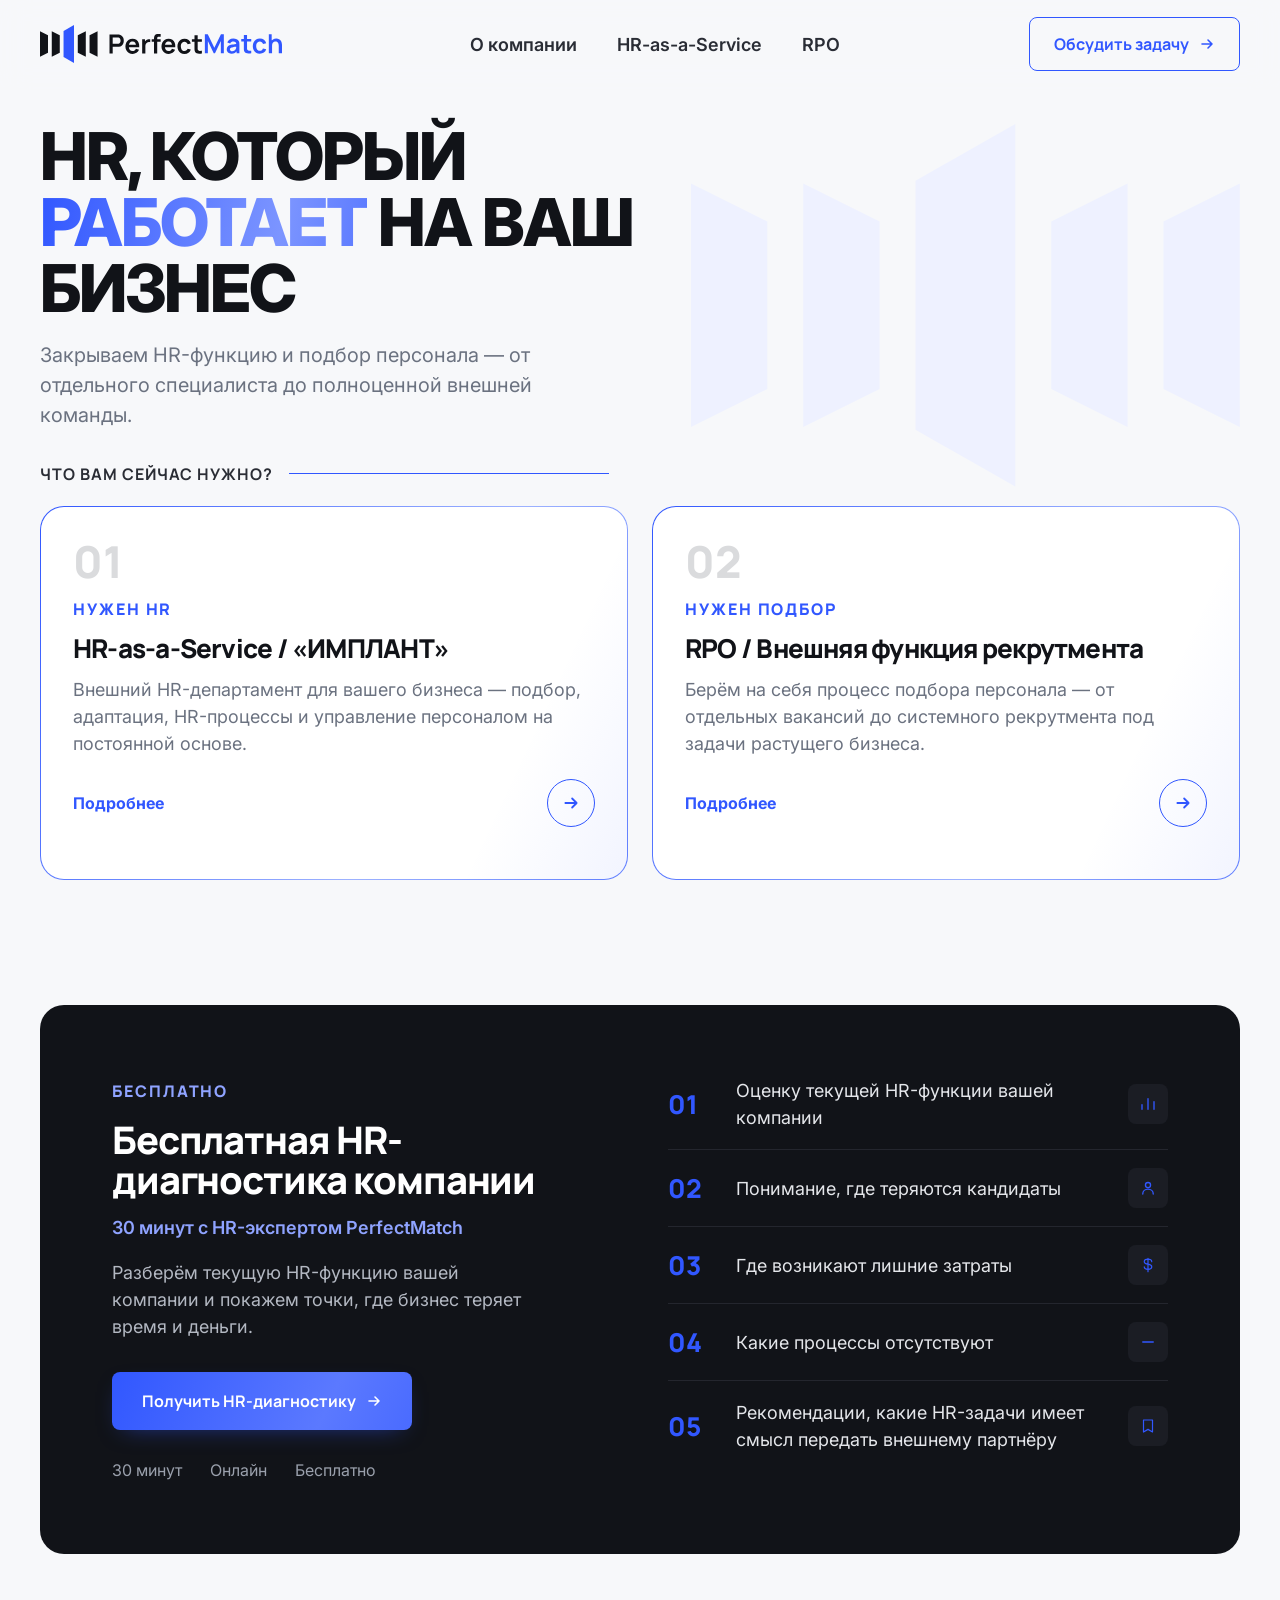
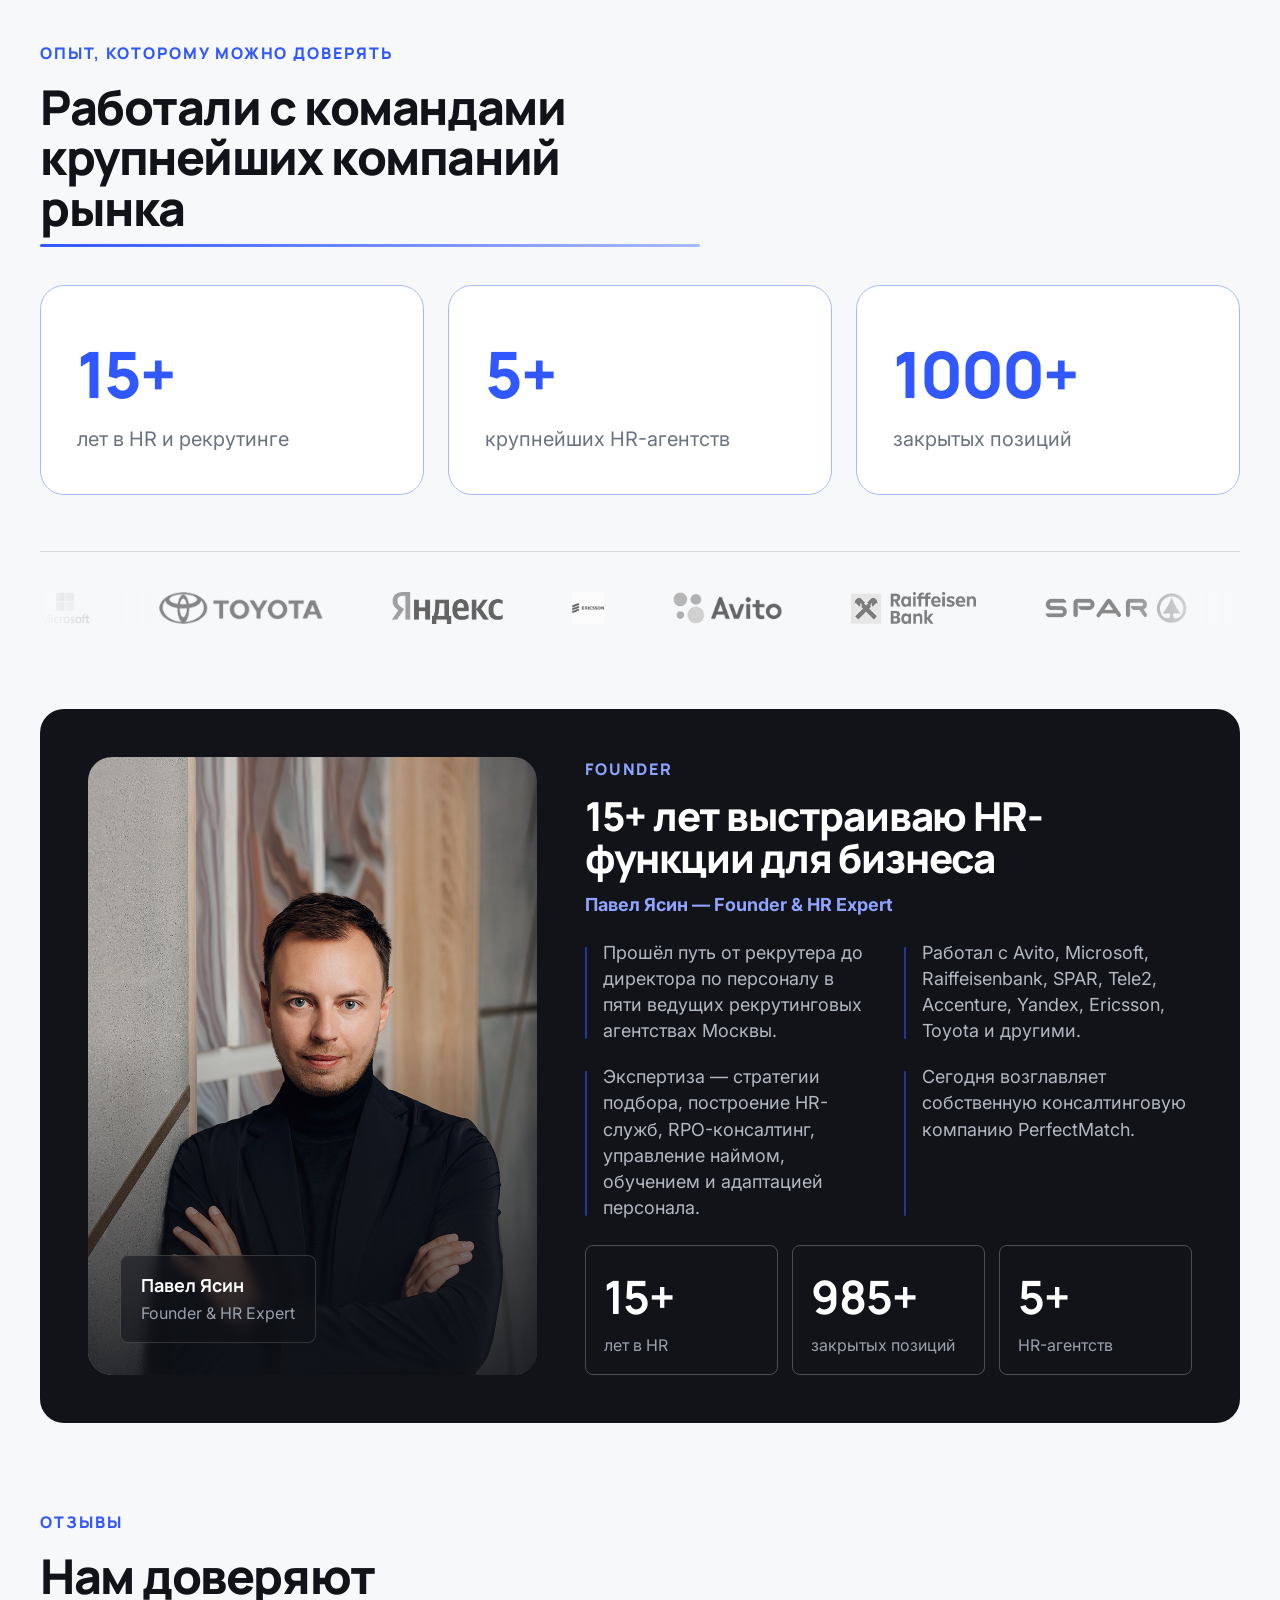
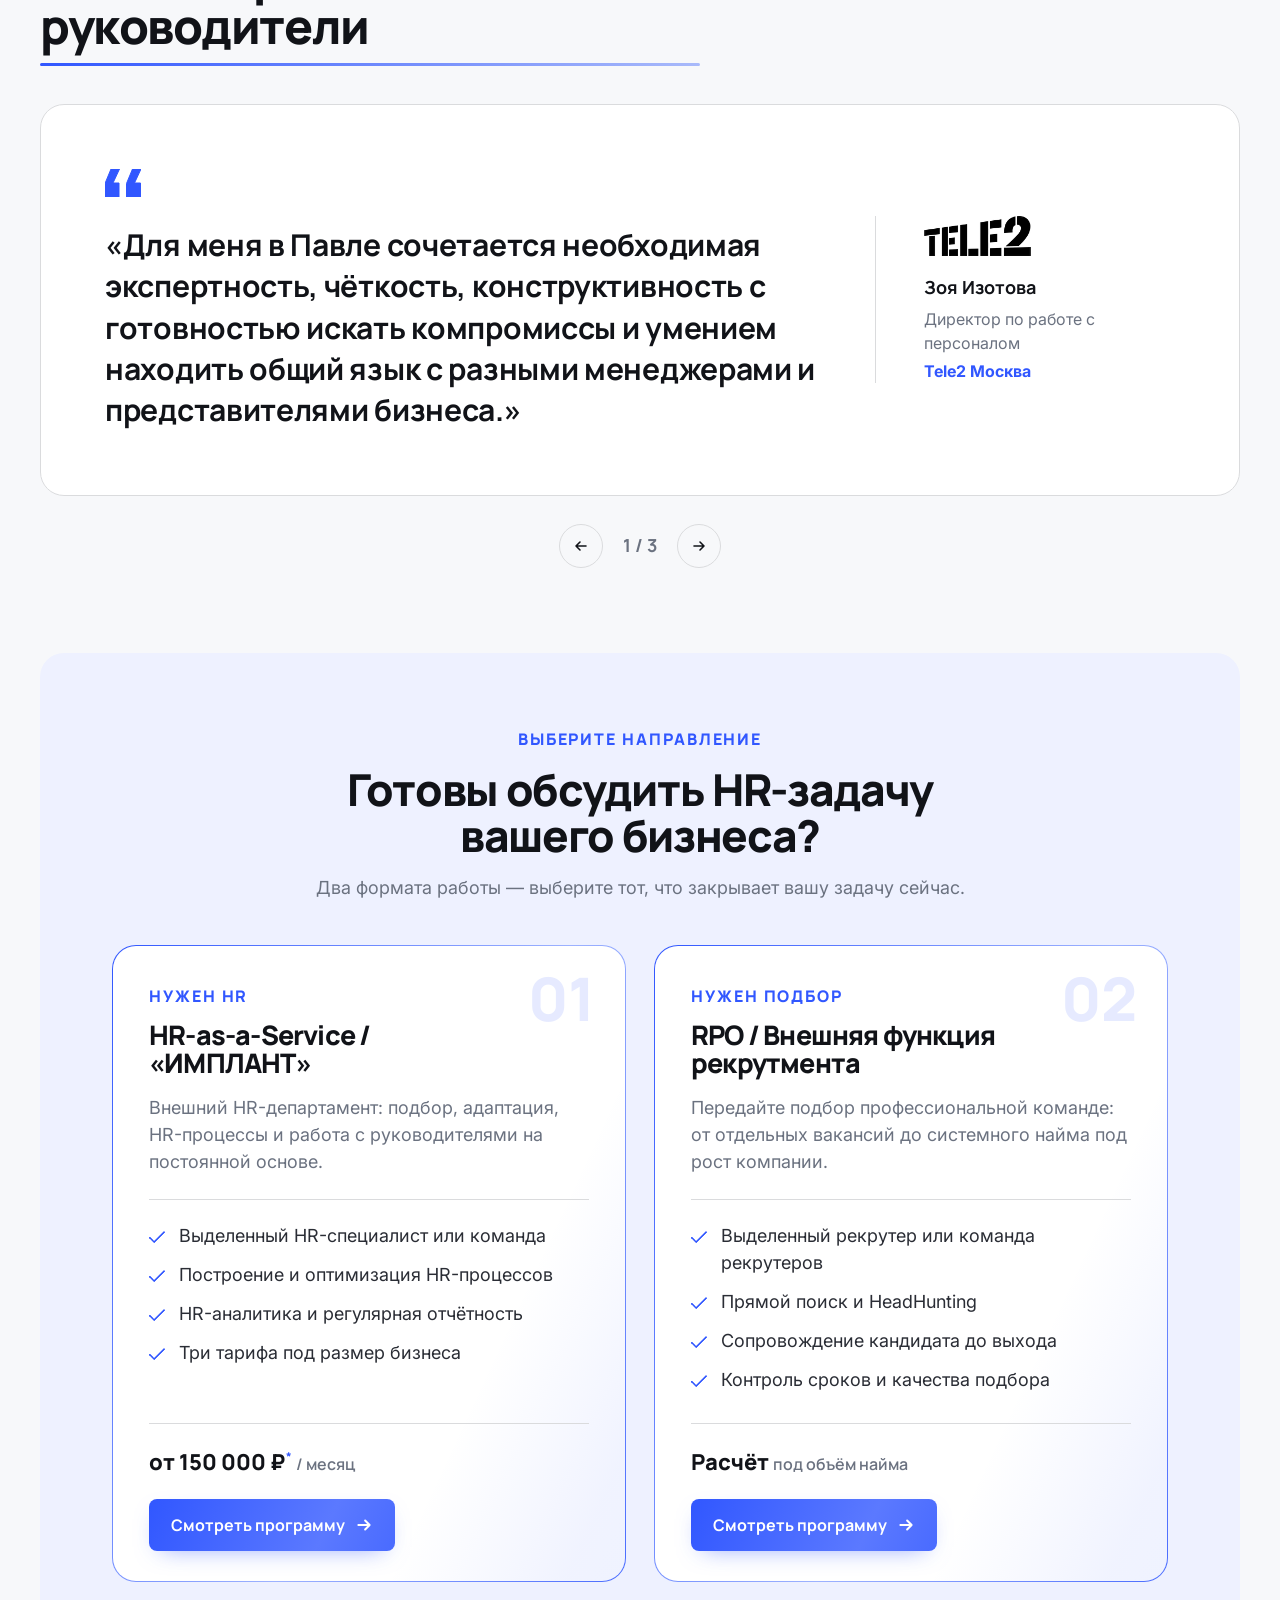
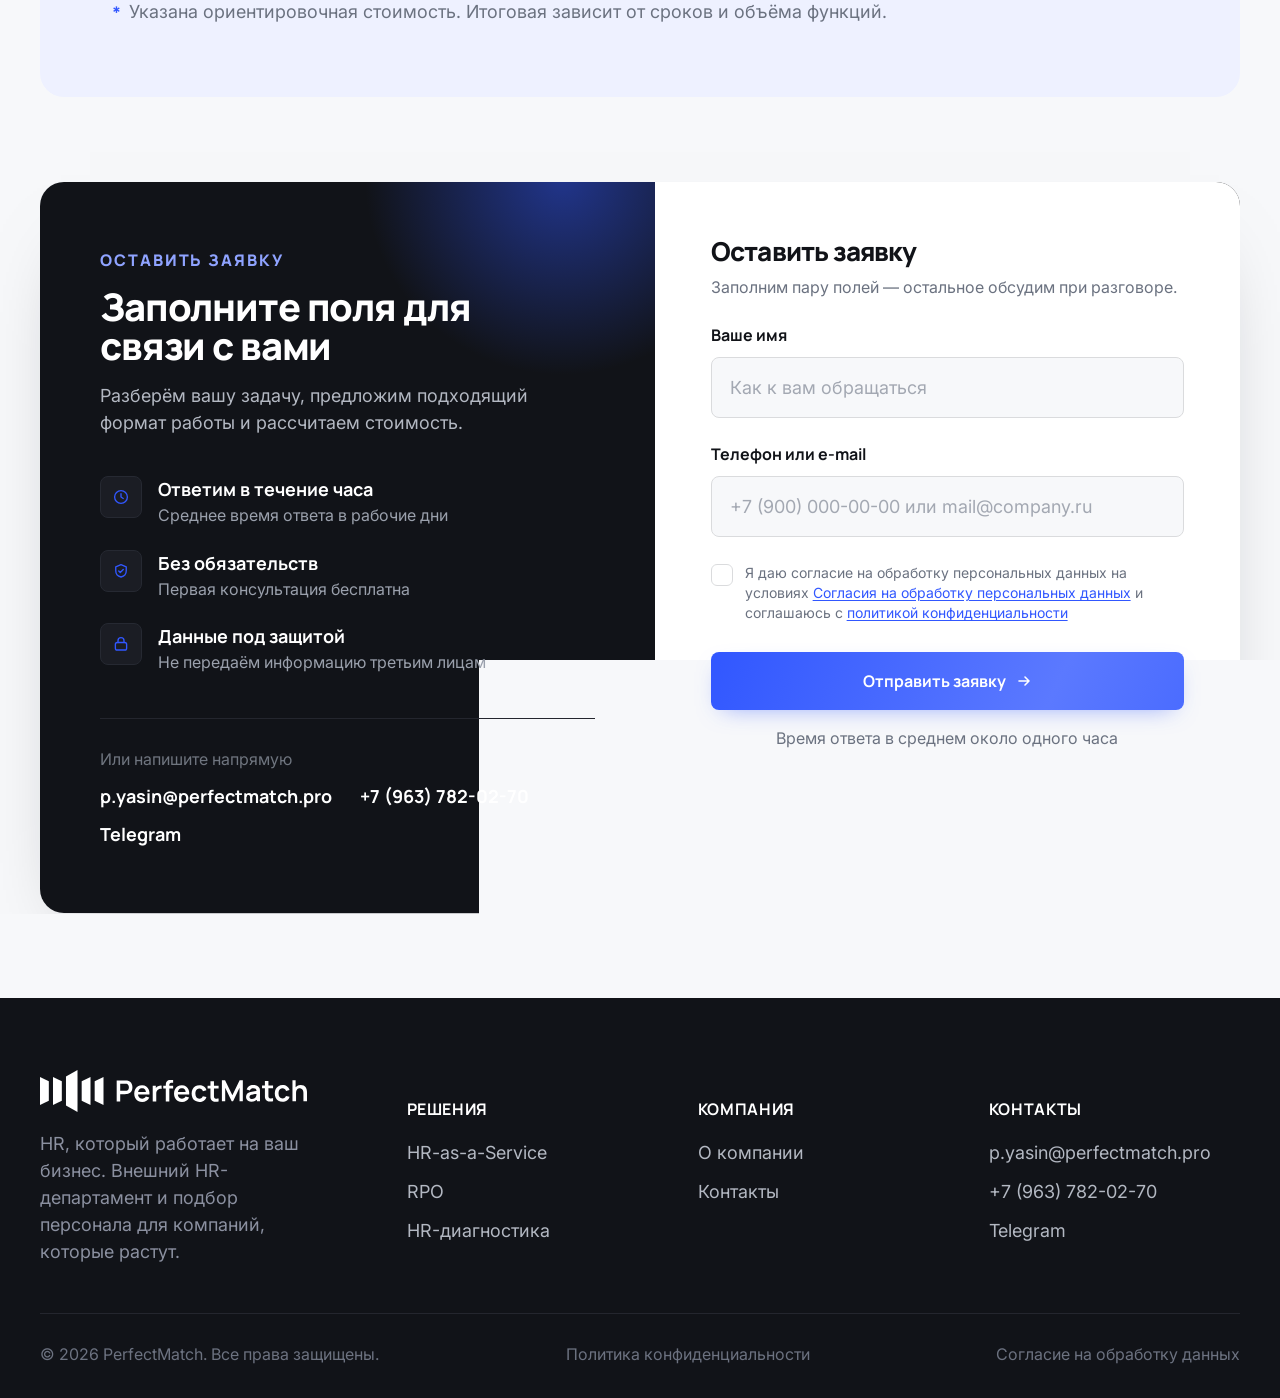
==== index.html @ 73a3f97a "Уменьшить текст согласия в формах — 14px на десктопе, 12px на мобильных Строка с чекбоксом стала гро" ====
<!DOCTYPE html>
<html lang="ru">
<head>
<meta charset="UTF-8">
<meta name="viewport" content="width=device-width, initial-scale=1.0">
<title>PerfectMatch — HR, который работает на ваш бизнес</title>
<meta name="description" content="Закрываем HR-функцию и подбор персонала — от отдельного специалиста до полноценной внешней команды. HR-as-a-Service и RPO для бизнеса.">
<link rel="canonical" href="https://perfectmatch.pro/">
<meta property="og:type" content="website">
<meta property="og:site_name" content="PerfectMatch">
<meta property="og:title" content="PerfectMatch — HR, который работает на ваш бизнес">
<meta property="og:description" content="Закрываем HR-функцию и подбор персонала — от отдельного специалиста до полноценной внешней команды. HR-as-a-Service и RPO для бизнеса.">
<meta property="og:url" content="https://perfectmatch.pro/">
<meta property="og:image" content="https://perfectmatch.pro/assets/img/og-cover.png">
<meta property="og:image:width" content="1200">
<meta property="og:image:height" content="630">
<meta property="og:locale" content="ru_RU">
<meta name="twitter:card" content="summary_large_image">
<meta name="twitter:title" content="PerfectMatch — HR, который работает на ваш бизнес">
<meta name="twitter:description" content="Закрываем HR-функцию и подбор персонала — от отдельного специалиста до полноценной внешней команды. HR-as-a-Service и RPO для бизнеса.">
<meta name="twitter:image" content="https://perfectmatch.pro/assets/img/og-cover.png">
<link rel="icon" type="image/png" sizes="32x32" href="assets/img/favicon-32.png">
<link rel="icon" type="image/png" sizes="16x16" href="assets/img/favicon-16.png">
<link rel="apple-touch-icon" sizes="180x180" href="assets/img/apple-touch-icon.png">
<link rel="preconnect" href="https://fonts.googleapis.com">
<link rel="preconnect" href="https://fonts.gstatic.com" crossorigin>
<link href="https://fonts.googleapis.com/css2?family=Inter:wght@400;500;600;700;800;900&family=Manrope:wght@600;700;800&display=swap" rel="stylesheet">
<link rel="stylesheet" href="assets/css/style.css?v=56">
</head>
<body data-page="Главная">

<div class="preloader" id="preloader" role="status" aria-label="Загрузка">
  <svg class="preloader-logo" aria-hidden="true" viewBox="0 0 267 42" fill="none" xmlns="http://www.w3.org/2000/svg">
<path class="pl-bar" style="animation-delay:0s" d="M8.82956 11.2808V30.6598L0 35.0637V6.877L8.82956 11.2808Z" fill="#111318"/>
<path class="pl-bar" style="animation-delay:.12s" d="M21.8192 11.2808V30.6598L12.9896 35.0637V6.877L21.8192 11.2808Z" fill="#111318"/>
<path class="pl-bar" style="animation-delay:.24s" d="M25.9793 6.5527V35.3876L37.5256 41.9404V0L25.9793 6.5527Z" fill="#3157FF"/>
<path class="pl-bar" style="animation-delay:.36s" d="M41.6857 11.2808V30.6598L50.5153 35.0637V6.877L41.6857 11.2808Z" fill="#111318"/>
<path class="pl-bar" style="animation-delay:.48s" d="M54.6754 11.2808V30.6598L63.5049 35.0637V6.877L54.6754 11.2808Z" fill="#111318"/>
<path id="Vector" d="M178.605 31.507C177.561 31.7021 176.537 31.785 175.532 31.7558C174.537 31.7363 173.644 31.5558 172.854 31.2143C172.064 30.8631 171.464 30.3119 171.054 29.5606C170.693 28.8777 170.503 28.1801 170.483 27.4679C170.464 26.7557 170.454 25.9508 170.454 25.0532V11.3116H173.966V24.8484C173.966 25.4825 173.971 26.0386 173.981 26.5167C174 26.9947 174.103 27.385 174.288 27.6874C174.639 28.2728 175.2 28.5996 175.971 28.6679C176.742 28.7362 177.62 28.6972 178.605 28.5509V31.507ZM167.585 18.4678V15.7019H178.605V18.4678H167.585Z" fill="#111318"/>
<path id="Vector_2" d="M159.37 31.9461C157.741 31.9461 156.35 31.5851 155.199 30.8632C154.048 30.1315 153.165 29.1363 152.55 27.8778C151.945 26.6192 151.638 25.1948 151.628 23.6045C151.638 21.985 151.955 20.5508 152.579 19.302C153.214 18.0435 154.111 17.0581 155.272 16.3459C156.433 15.6239 157.814 15.2629 159.414 15.2629C161.209 15.2629 162.726 15.7166 163.965 16.6239C165.214 17.5215 166.028 18.7508 166.409 20.3118L162.897 21.263C162.624 20.4142 162.17 19.7557 161.536 19.2874C160.902 18.8093 160.18 18.5703 159.37 18.5703C158.453 18.5703 157.697 18.7898 157.101 19.2289C156.506 19.6581 156.067 20.2533 155.784 21.0143C155.501 21.7752 155.36 22.6387 155.36 23.6045C155.36 25.107 155.697 26.3216 156.37 27.2485C157.043 28.1753 158.043 28.6388 159.37 28.6388C160.306 28.6388 161.043 28.4241 161.58 27.9948C162.126 27.5656 162.536 26.946 162.809 26.1363L166.409 26.9412C165.921 28.5509 165.067 29.79 163.848 30.6583C162.628 31.5168 161.136 31.9461 159.37 31.9461Z" fill="#111318"/>
<path id="Vector_3" d="M142.085 31.9461C140.485 31.9461 139.08 31.5998 137.87 30.9071C136.66 30.2144 135.714 29.2534 135.031 28.0241C134.358 26.7948 134.021 25.3802 134.021 23.7801C134.021 22.0533 134.353 20.5557 135.016 19.2874C135.68 18.0093 136.602 17.0191 137.782 16.3166C138.963 15.6142 140.329 15.2629 141.88 15.2629C143.519 15.2629 144.909 15.6483 146.051 16.4191C147.202 17.18 148.056 18.2581 148.612 19.6533C149.168 21.0484 149.378 22.6923 149.241 24.585H145.743V23.2972C145.734 21.5801 145.431 20.3264 144.836 19.5362C144.241 18.7459 143.304 18.3508 142.026 18.3508C140.582 18.3508 139.509 18.7996 138.807 19.6972C138.104 20.585 137.753 21.8874 137.753 23.6045C137.753 25.2046 138.104 26.4436 138.807 27.3217C139.509 28.1997 140.534 28.6388 141.88 28.6388C142.748 28.6388 143.495 28.4485 144.119 28.068C144.753 27.6778 145.241 27.1168 145.582 26.3851L149.065 27.4387C148.461 28.8631 147.524 29.9705 146.256 30.7607C144.997 31.551 143.607 31.9461 142.085 31.9461ZM136.641 24.585V21.9216H147.514V24.585H136.641Z" fill="#111318"/>
<path id="Vector_4" d="M125.785 31.507V15.4531C125.785 15.0531 125.8 14.6141 125.829 14.1361C125.858 13.6482 125.941 13.1653 126.078 12.6873C126.214 12.2092 126.463 11.775 126.824 11.3848C127.273 10.8872 127.756 10.5458 128.273 10.3604C128.8 10.1653 129.317 10.0579 129.824 10.0384C130.332 10.0092 130.775 9.99453 131.156 9.99453H133.132V12.8629H131.302C130.629 12.8629 130.127 13.0336 129.795 13.3751C129.473 13.7068 129.312 14.1458 129.312 14.6922V31.507H125.785ZM123.239 18.4678V15.7019H133.132V18.4678H123.239Z" fill="#111318"/>
<path id="Vector_5" d="M112.719 31.5069V15.7018H115.836V19.5507L115.456 19.0531C115.651 18.5263 115.909 18.0482 116.231 17.6189C116.563 17.1799 116.958 16.8189 117.417 16.536C117.807 16.2726 118.236 16.0677 118.705 15.9214C119.183 15.7653 119.67 15.6726 120.168 15.6433C120.666 15.6043 121.149 15.6238 121.617 15.7018V18.9946C121.149 18.858 120.607 18.8141 119.992 18.8629C119.388 18.9116 118.841 19.0824 118.353 19.3751C117.866 19.6385 117.466 19.9751 117.153 20.3848C116.851 20.7946 116.627 21.2629 116.48 21.7897C116.334 22.3068 116.261 22.8678 116.261 23.4727V31.5069H112.719Z" fill="#111318"/>
<path id="Vector_6" d="M102.298 31.9461C100.698 31.9461 99.2928 31.5998 98.083 30.9071C96.8732 30.2144 95.9269 29.2534 95.2439 28.0241C94.5708 26.7948 94.2342 25.3802 94.2342 23.7801C94.2342 22.0533 94.5659 20.5557 95.2293 19.2874C95.8927 18.0093 96.8147 17.0191 97.9952 16.3166C99.1757 15.6142 100.542 15.2629 102.093 15.2629C103.732 15.2629 105.122 15.6483 106.264 16.4191C107.415 17.18 108.269 18.2581 108.825 19.6533C109.381 21.0484 109.59 22.6923 109.454 24.585H105.956V23.2972C105.947 21.5801 105.644 20.3264 105.049 19.5362C104.454 18.7459 103.517 18.3508 102.239 18.3508C100.795 18.3508 99.7221 18.7996 99.0196 19.6972C98.3172 20.585 97.9659 21.8874 97.9659 23.6045C97.9659 25.2046 98.3172 26.4436 99.0196 27.3217C99.7221 28.1997 100.746 28.6388 102.093 28.6388C102.961 28.6388 103.707 28.4485 104.332 28.068C104.966 27.6778 105.454 27.1168 105.795 26.3851L109.278 27.4387C108.673 28.8631 107.737 29.9705 106.469 30.7607C105.21 31.551 103.82 31.9461 102.298 31.9461ZM96.8537 24.585V21.9216H107.727V24.585H96.8537Z" fill="#111318"/>
<path id="Vector_7" d="M76.6763 31.5069V10.4335H85.3838C85.5887 10.4335 85.8521 10.4432 86.174 10.4627C86.496 10.4725 86.7936 10.5018 87.0667 10.5505C88.2863 10.7359 89.2912 11.1408 90.0814 11.7652C90.8814 12.3896 91.4717 13.1798 91.8522 14.136C92.2424 15.0823 92.4375 16.136 92.4375 17.297C92.4375 18.4482 92.2424 19.5019 91.8522 20.458C91.4619 21.4044 90.8668 22.1897 90.0668 22.8141C89.2765 23.4385 88.2765 23.8434 87.0667 24.0288C86.7936 24.0678 86.4911 24.0971 86.1594 24.1166C85.8374 24.1361 85.5789 24.1459 85.3838 24.1459H80.2032V31.5069H76.6763ZM80.2032 20.8531H85.2374C85.4326 20.8531 85.6521 20.8434 85.896 20.8239C86.1399 20.8044 86.3643 20.7653 86.5692 20.7068C87.1545 20.5604 87.6131 20.3019 87.9448 19.9312C88.2863 19.5604 88.5253 19.1409 88.6619 18.6726C88.8082 18.2043 88.8814 17.7458 88.8814 17.297C88.8814 16.8482 88.8082 16.3897 88.6619 15.9214C88.5253 15.4433 88.2863 15.0189 87.9448 14.6482C87.6131 14.2774 87.1545 14.0189 86.5692 13.8725C86.3643 13.814 86.1399 13.7799 85.896 13.7701C85.6521 13.7506 85.4326 13.7408 85.2374 13.7408H80.2032V20.8531Z" fill="#111318"/>
<path id="Vector_8" d="M263.429 31.2877V23.6778C263.429 23.1802 263.395 22.629 263.327 22.0241C263.258 21.4192 263.097 20.8387 262.844 20.2826C262.6 19.7168 262.229 19.2533 261.732 18.8924C261.244 18.5314 260.58 18.3509 259.741 18.3509C259.293 18.3509 258.849 18.4241 258.41 18.5704C257.971 18.7168 257.571 18.9704 257.21 19.3314C256.858 19.6826 256.575 20.1704 256.361 20.7948C256.146 21.4095 256.039 22.1997 256.039 23.1656L253.946 22.2729C253.946 20.9265 254.205 19.707 254.722 18.6143C255.249 17.5216 256.019 16.6533 257.034 16.0094C258.049 15.3557 259.297 15.0289 260.78 15.0289C261.951 15.0289 262.917 15.224 263.678 15.6143C264.439 16.0045 265.044 16.5021 265.493 17.107C265.941 17.7119 266.273 18.3558 266.488 19.0387C266.702 19.7216 266.839 20.3704 266.898 20.9851C266.966 21.59 267 22.0827 267 22.4632V31.2877H263.429ZM252.468 31.2877V10.2142H255.614V21.307H256.039V31.2877H252.468Z" fill="#3157FF"/>
<path id="Vector_9" d="M242.526 31.7266C240.896 31.7266 239.506 31.3656 238.355 30.6437C237.204 29.912 236.321 28.9168 235.706 27.6583C235.101 26.3997 234.794 24.9753 234.784 23.385C234.794 21.7655 235.111 20.3313 235.735 19.0825C236.369 17.824 237.267 16.8386 238.428 16.1264C239.589 15.4044 240.97 15.0434 242.57 15.0434C244.365 15.0434 245.882 15.4971 247.121 16.4044C248.37 17.302 249.184 18.5313 249.565 20.0923L246.053 21.0435C245.779 20.1947 245.326 19.5362 244.692 19.0679C244.057 18.5898 243.335 18.3508 242.526 18.3508C241.609 18.3508 240.852 18.5703 240.257 19.0094C239.662 19.4386 239.223 20.0338 238.94 20.7947C238.657 21.5557 238.516 22.4192 238.516 23.385C238.516 24.8875 238.852 26.1021 239.526 27.029C240.199 27.9558 241.199 28.4192 242.526 28.4192C243.462 28.4192 244.199 28.2046 244.735 27.7753C245.282 27.3461 245.692 26.7265 245.965 25.9168L249.565 26.7217C249.077 28.3314 248.223 29.5705 247.004 30.4388C245.784 31.2973 244.292 31.7266 242.526 31.7266Z" fill="#3157FF"/>
<path id="Vector_10" d="M233.064 31.2877C232.02 31.4828 230.995 31.5658 229.991 31.5365C228.995 31.517 228.103 31.3365 227.312 30.995C226.522 30.6438 225.922 30.0926 225.512 29.3413C225.151 28.6584 224.961 27.9608 224.942 27.2486C224.922 26.5364 224.912 25.7315 224.912 24.834V11.0923H228.425V24.6291C228.425 25.2632 228.43 25.8193 228.439 26.2974C228.459 26.7755 228.561 27.1657 228.747 27.4681C229.098 28.0535 229.659 28.3804 230.43 28.4486C231.2 28.5169 232.078 28.4779 233.064 28.3316V31.2877ZM222.044 18.2485V15.4826H233.064V18.2485H222.044Z" fill="#3157FF"/>
<path id="Vector_11" d="M211.356 31.7266C210.215 31.7266 209.249 31.512 208.458 31.0827C207.668 30.6437 207.068 30.0632 206.658 29.3412C206.258 28.6193 206.058 27.8241 206.058 26.9558C206.058 26.1948 206.185 25.5119 206.439 24.907C206.693 24.2924 207.083 23.7655 207.61 23.3265C208.136 22.8777 208.819 22.5118 209.658 22.2289C210.293 22.024 211.034 21.8387 211.883 21.6728C212.741 21.507 213.668 21.3557 214.663 21.2191C215.668 21.0728 216.717 20.9167 217.81 20.7508L216.551 21.4679C216.561 20.3752 216.317 19.5703 215.819 19.0533C215.322 18.5362 214.483 18.2776 213.302 18.2776C212.59 18.2776 211.902 18.4435 211.239 18.7752C210.576 19.1069 210.112 19.6777 209.849 20.4874L206.629 19.4777C207.019 18.141 207.761 17.0679 208.854 16.2581C209.956 15.4483 211.439 15.0434 213.302 15.0434C214.707 15.0434 215.941 15.2727 217.005 15.7313C218.078 16.1898 218.873 16.941 219.39 17.9849C219.673 18.5411 219.844 19.1118 219.902 19.6972C219.961 20.2728 219.99 20.9021 219.99 21.585V31.2876H216.902V27.8631L217.415 28.4192C216.702 29.5607 215.868 30.3998 214.912 30.9364C213.966 31.4632 212.78 31.7266 211.356 31.7266ZM212.058 28.9168C212.858 28.9168 213.541 28.7754 214.107 28.4924C214.673 28.2095 215.122 27.8631 215.454 27.4534C215.795 27.0436 216.024 26.6582 216.141 26.2973C216.327 25.8485 216.429 25.3363 216.449 24.7607C216.478 24.1753 216.493 23.7021 216.493 23.3411L217.576 23.6631C216.512 23.8289 215.6 23.9753 214.839 24.1021C214.078 24.2289 213.424 24.3509 212.878 24.468C212.332 24.5753 211.849 24.6972 211.429 24.8338C211.019 24.9802 210.673 25.1509 210.39 25.346C210.107 25.5412 209.888 25.7655 209.732 26.0192C209.585 26.2729 209.512 26.5704 209.512 26.9119C209.512 27.3022 209.61 27.6485 209.805 27.9509C210 28.2436 210.283 28.4778 210.654 28.6534C211.034 28.829 211.502 28.9168 212.058 28.9168Z" fill="#3157FF"/>
<path id="Vector_12" d="M181.898 31.2877V10.2142H185.074L192.361 25.1413L199.649 10.2142H202.825V31.2877H199.532V17.7802L193.064 31.2877H191.659L185.205 17.7802V31.2877H181.898Z" fill="#3157FF"/>
</svg>
</div>
<div class="modal-overlay" id="requestModal">
  <div class="modal-dialog" role="dialog" aria-modal="true" aria-labelledby="modalFormTitle">
    <button type="button" class="modal-close" aria-label="Закрыть">
      <svg width="16" height="16" viewBox="0 0 16 16" fill="none"><path d="M3 3L13 13M13 3L3 13" stroke="currentColor" stroke-width="1.8" stroke-linecap="round"/></svg>
    </button>

    <form class="request-form modal-form" novalidate>
      <div class="rf-head">
        <h3 id="modalFormTitle">Оставить заявку</h3>
        <p>Заполним пару полей — остальное обсудим при разговоре.</p>
      </div>

      <div class="field">
        <label for="modal-rf-name">Ваше имя</label>
        <input type="text" id="modal-rf-name" name="name" placeholder="Как к вам обращаться" autocomplete="name" required>
        <span class="field-error">Укажите, как к вам обращаться</span>
      </div>

      <div class="field">
        <label for="modal-rf-contact">Телефон или e-mail</label>
        <input type="text" id="modal-rf-contact" name="contact" placeholder="+7 (900) 000-00-00 или mail@company.ru" autocomplete="tel" required>
        <span class="field-error">Оставьте телефон или почту для связи</span>
      </div>

      <label class="field-check">
        <input type="checkbox" name="consent" required>
        <span class="box"><svg width="12" height="12" viewBox="0 0 14 14" fill="none"><path d="M2.5 7.5L5.5 10.5L11.5 4" stroke="currentColor" stroke-width="2.2" stroke-linecap="round" stroke-linejoin="round"/></svg></span>
        <span class="check-text">Я даю согласие на обработку персональных данных на условиях <a href="consent.html" target="_blank" rel="noopener" class="policy-link">Согласия на обработку персональных данных</a> и соглашаюсь с <a href="policy.html" target="_blank" rel="noopener" class="policy-link">политикой конфиденциальности</a></span>
      </label>
      <span class="field-error consent-error">Нужно согласие на обработку данных</span>

      <button type="submit" class="btn btn-primary btn-lg rf-submit">
        Отправить заявку
        <svg width="16" height="16" viewBox="0 0 16 16" fill="none"><path d="M3 8H13M13 8L9 4M13 8L9 12" stroke="currentColor" stroke-width="1.6" stroke-linecap="round" stroke-linejoin="round"/></svg>
      </button>

      <p class="rf-note">Время ответа в среднем около одного часа</p>
          <p class="rf-error" hidden>Не удалось отправить заявку. Напишите нам на <a href="mailto:p.yasin@perfectmatch.pro">p.yasin@perfectmatch.pro</a> — ответим так же быстро.</p>

      <div class="rf-success" hidden>
        <div class="rf-success-icon"><svg width="26" height="26" viewBox="0 0 24 24" fill="none"><path d="M5 12.5l4.5 4.5L19 7.5" stroke="currentColor" stroke-width="2.2" stroke-linecap="round" stroke-linejoin="round"/></svg></div>
        <strong>Заявка отправлена</strong>
        <p>Заявку получили и уже передали команде — ответим в течение часа.</p>
      </div>
    </form>
  </div>
</div>

<header class="site-header">
  <div class="container">
    <a href="index.html" class="logo">
      <img src="assets/img/logo-lockup-dark.svg" alt="PerfectMatch" class="logo-lockup">
      <img src="assets/img/logo-mark-dark.svg" alt="PerfectMatch" class="logo-mark-only">
    </a>
    <nav class="main-nav">
      <a href="index.html#about">О компании</a>
      <a href="hr-as-a-service.html">HR-as-a-Service</a>
      <a href="rpo.html">RPO</a>
    </nav>
    <div class="header-cta">
      <a href="#contact" class="btn btn-outline">
        <span class="btn-label-full">Обсудить задачу</span>
        <svg width="16" height="16" viewBox="0 0 16 16" fill="none"><path d="M3 8H13M13 8L9 4M13 8L9 12" stroke="currentColor" stroke-width="1.6" stroke-linecap="round" stroke-linejoin="round"/></svg>
      </a>
      <button class="nav-toggle" aria-label="Открыть меню"><span></span></button>
    </div>
  </div>
</header>

<div class="mobile-nav">
  <a href="index.html#about">О компании</a>
  <a href="hr-as-a-service.html">HR-as-a-Service</a>
  <a href="rpo.html">RPO</a>
  <a href="#contact" class="btn btn-primary">
    Обсудить задачу
    <svg width="16" height="16" viewBox="0 0 16 16" fill="none"><path d="M3 8H13M13 8L9 4M13 8L9 12" stroke="currentColor" stroke-width="1.6" stroke-linecap="round" stroke-linejoin="round"/></svg>
  </a>
</div>

<main>

  <!-- HERO -->
  <section class="hero">
    <svg class="hero-mark-bg" viewBox="0 0 677.279 447.294" preserveAspectRatio="xMaxYMin meet" fill="none" xmlns="http://www.w3.org/2000/svg" aria-hidden="true">
      <path class="wave-bar" style="animation-delay:0s" d="M94.167 120.309V326.984L0 373.952V73.3418L94.167 120.309Z" fill="#EEF1FF"/>
      <path class="wave-bar" style="animation-delay:.12s" d="M232.701 120.309V326.984L138.534 373.952V73.3418L232.701 120.309Z" fill="#EEF1FF"/>
      <path class="wave-bar" style="animation-delay:.24s" d="M400.211 447.294L277.069 377.408V69.8848L400.211 0V447.294Z" fill="#EEF1FF"/>
      <path class="wave-bar" style="animation-delay:.36s" d="M538.745 373.952L444.578 326.984V120.309L538.745 73.3418V373.952Z" fill="#EEF1FF"/>
      <path class="wave-bar" style="animation-delay:.48s" d="M677.279 373.952L583.112 326.984V120.309L677.279 73.3418V373.952Z" fill="#EEF1FF"/>
    </svg>
    <div class="container hero-inner">
      <div class="hero-content">
        <h1>HR, который <span class="accent">работает</span> на ваш бизнес</h1>
        <p class="hero-sub">Закрываем HR-функцию и подбор персонала — от отдельного специалиста до полноценной внешней команды.</p>
      </div>

      <div class="hero-bottom">
        <div class="question-label">Что вам сейчас нужно?</div>

        <div class="scenario-grid">
          <a href="hr-as-a-service.html" class="scenario-card">
            <div class="scenario-num">01</div>
            <div class="eyebrow">Нужен HR</div>
            <h3>HR-as-a-Service / «ИМПЛАНТ»</h3>
            <p>Внешний HR-департамент для вашего бизнеса — подбор, адаптация, HR-процессы и управление персоналом на постоянной основе.</p>
            <div class="scenario-foot">
              <span class="btn-ghost">Подробнее</span>
              <span class="arrow-circle">
                <svg width="18" height="18" viewBox="0 0 16 16" fill="none"><path d="M3 8H13M13 8L9 4M13 8L9 12" stroke-width="1.6" stroke-linecap="round" stroke-linejoin="round"/></svg>
              </span>
            </div>
          </a>

          <a href="rpo.html" class="scenario-card">
            <div class="scenario-num">02</div>
            <div class="eyebrow">Нужен подбор</div>
            <h3>RPO / Внешняя функция рекрутмента</h3>
            <p>Берём на себя процесс подбора персонала — от отдельных вакансий до системного рекрутмента под задачи растущего бизнеса.</p>
            <div class="scenario-foot">
              <span class="btn-ghost">Подробнее</span>
              <span class="arrow-circle">
                <svg width="18" height="18" viewBox="0 0 16 16" fill="none"><path d="M3 8H13M13 8L9 4M13 8L9 12" stroke-width="1.6" stroke-linecap="round" stroke-linejoin="round"/></svg>
              </span>
            </div>
          </a>
        </div>
      </div>
    </div>
  </section>

  <!-- DIAGNOSTIC CTA (lead magnet) -->
  <section id="diagnostic">
    <div class="container">
    <div class="diagnostic reveal">
      <div class="diagnostic-copy">
        <div class="eyebrow on-dark">Бесплатно</div>
        <h2>Бесплатная HR-диагностика компании</h2>
        <p class="lead">30 минут с HR-экспертом PerfectMatch</p>
        <p class="desc">Разберём текущую HR-функцию вашей компании и покажем точки, где бизнес теряет время и деньги.</p>
        <a href="#contact" class="btn btn-primary btn-lg">
          Получить HR-диагностику
          <svg width="16" height="16" viewBox="0 0 16 16" fill="none"><path d="M3 8H13M13 8L9 4M13 8L9 12" stroke="currentColor" stroke-width="1.6" stroke-linecap="round" stroke-linejoin="round"/></svg>
        </a>
        <div class="diagnostic-meta">
          <span>30 минут</span>
          <span>Онлайн</span>
          <span>Бесплатно</span>
        </div>
      </div>
      <div class="diagnostic-list">
        <div class="diag-row">
          <div class="num">01</div>
          <p>Оценку текущей HR-функции вашей компании</p>
          <div class="icon"><svg width="18" height="18" viewBox="0 0 24 24" fill="none"><path d="M4 19V13M12 19V5M20 19V9" stroke-width="1.8" stroke-linecap="round"/></svg></div>
        </div>
        <div class="diag-row">
          <div class="num">02</div>
          <p>Понимание, где теряются кандидаты</p>
          <div class="icon"><svg width="18" height="18" viewBox="0 0 24 24" fill="none"><circle cx="12" cy="8" r="3.4" stroke-width="1.8"/><path d="M5 20c0-3.9 3.1-6.5 7-6.5s7 2.6 7 6.5" stroke-width="1.8" stroke-linecap="round"/></svg></div>
        </div>
        <div class="diag-row">
          <div class="num">03</div>
          <p>Где возникают лишние затраты</p>
          <div class="icon"><svg width="18" height="18" viewBox="0 0 24 24" fill="none"><path d="M12 3v18M17 7.5c0-1.9-2.2-3.4-5-3.4s-5 1.5-5 3.4c0 1.9 2.2 2.9 5 3.4 2.8.5 5 1.5 5 3.4 0 1.9-2.2 3.4-5 3.4s-5-1.5-5-3.4" stroke-width="1.6" stroke-linecap="round"/></svg></div>
        </div>
        <div class="diag-row">
          <div class="num">04</div>
          <p>Какие процессы отсутствуют</p>
          <div class="icon"><svg width="18" height="18" viewBox="0 0 24 24" fill="none"><path d="M5 12H19" stroke-width="1.8" stroke-linecap="round"/></svg></div>
        </div>
        <div class="diag-row">
          <div class="num">05</div>
          <p>Рекомендации, какие HR-задачи имеет смысл передать внешнему партнёру</p>
          <div class="icon"><svg width="18" height="18" viewBox="0 0 24 24" fill="none"><path d="M6 4h12v16l-6-3.5L6 20V4z" stroke-width="1.6" stroke-linejoin="round"/></svg></div>
        </div>
      </div>
    </div>
    </div>
  </section>

  <!-- STATS -->
  <section class="stats">
    <div class="container">
      <div class="section-head reveal">
        <div class="eyebrow">Опыт, которому можно доверять</div>
        <h2>Работали с командами крупнейших компаний рынка</h2>
      </div>
      <div class="stats-grid reveal">
        <div class="stat-tile">
          <div class="stat-num"><span data-count="15" data-suffix="+">0</span></div>
          <div class="stat-label">лет в HR и рекрутинге</div>
        </div>
        <div class="stat-tile">
          <div class="stat-num"><span data-count="5" data-suffix="+">0</span></div>
          <div class="stat-label">крупнейших HR-агентств</div>
        </div>
        <div class="stat-tile">
          <div class="stat-num"><span data-count="1000" data-suffix="+">0</span></div>
          <div class="stat-label">закрытых позиций</div>
        </div>
      </div>
      <div class="logos-ticker reveal">
        <div class="logos-ticker-track">
          <div class="logos-ticker-set">
            <img src="assets/img/logos/microsoft.png" alt="Microsoft">
            <img src="assets/img/logos/toyota.png" alt="Toyota">
            <img src="assets/img/logos/yandex.png" alt="Яндекс">
            <img src="assets/img/logos/ericsson.png" alt="Ericsson">
            <img src="assets/img/logos/avito.png" alt="Avito">
            <img src="assets/img/logos/raiffeisenbank.png" alt="Raiffeisenbank">
            <img src="assets/img/logos/spar.png" alt="SPAR">
            <img src="assets/img/logos/salampay.png" alt="Salampay">
            <img src="assets/img/logos/tele2.png" alt="Tele2">
            <img src="assets/img/logos/accenture.png" alt="Accenture">
          </div>
          <div class="logos-ticker-set" aria-hidden="true">
            <img src="assets/img/logos/microsoft.png" alt="Microsoft">
            <img src="assets/img/logos/toyota.png" alt="Toyota">
            <img src="assets/img/logos/yandex.png" alt="Яндекс">
            <img src="assets/img/logos/ericsson.png" alt="Ericsson">
            <img src="assets/img/logos/avito.png" alt="Avito">
            <img src="assets/img/logos/raiffeisenbank.png" alt="Raiffeisenbank">
            <img src="assets/img/logos/spar.png" alt="SPAR">
            <img src="assets/img/logos/salampay.png" alt="Salampay">
            <img src="assets/img/logos/tele2.png" alt="Tele2">
            <img src="assets/img/logos/accenture.png" alt="Accenture">
          </div>
        </div>
      </div>
    </div>
  </section>

  <!-- FOUNDER -->
  <section class="founder" id="about">
    <div class="container">
      <div class="founder-panel reveal">
        <div class="founder-grid">
          <div class="founder-portrait">
            <img src="assets/img/founder-pavel-yasin.jpg" alt="Павел Ясин — Founder &amp; HR Expert">
            <div class="tag">
              <strong>Павел Ясин</strong>
              <span>Founder &amp; HR Expert</span>
            </div>
          </div>
          <div class="founder-copy">
            <div class="eyebrow on-dark">Founder</div>
            <h2>15+ лет выстраиваю HR-функции для бизнеса</h2>
            <p class="role">Павел Ясин — Founder &amp; HR Expert</p>
            <div class="founder-bio">
              <p>Прошёл путь от рекрутера до директора по персоналу в пяти ведущих рекрутинговых агентствах Москвы.</p>
              <p>Работал с Avito, Microsoft, Raiffeisenbank, SPAR, Tele2, Accenture, Yandex, Ericsson, Toyota и другими.</p>
              <p>Экспертиза — стратегии подбора, построение HR-служб, RPO-консалтинг, управление наймом, обучением и адаптацией персонала.</p>
              <p>Сегодня возглавляет собственную консалтинговую компанию PerfectMatch.</p>
            </div>
            <div class="founder-facts">
              <div class="fact-tile">
                <strong><span data-count="15" data-suffix="+">0</span></strong>
                <span>лет в HR</span>
              </div>
              <div class="fact-tile">
                <strong><span data-count="1000" data-suffix="+">0</span></strong>
                <span>закрытых позиций</span>
              </div>
              <div class="fact-tile">
                <strong><span data-count="5" data-suffix="+">0</span></strong>
                <span>HR-агентств</span>
              </div>
            </div>
          </div>
        </div>
      </div>
    </div>
  </section>

  <!-- TESTIMONIALS -->
  <section class="testimonials">
    <div class="container">
      <div class="section-head reveal">
        <div class="eyebrow">Отзывы</div>
        <h2>Нам доверяют руководители</h2>
      </div>
      <div class="reveal" data-testimonials='[
          {"quote":"Для меня в Павле сочетается необходимая экспертность, чёткость, конструктивность с готовностью искать компромиссы и умением находить общий язык с разными менеджерами и представителями бизнеса.","name":"Зоя Изотова","role":"Директор по работе с персоналом","company":"Tele2 Москва","logo":"assets/img/logos/tele2.png"},
          {"quote":"Работу Павла в роли HR бизнес-партнёра могу оценить как максимально нацеленную на результат, клиентоориентированную, с высокой долей профессионализма и эмпатии к сотрудникам и подчинённым.","name":"Александр Вотчеников","role":"HR Директор","company":"«ДА-ТИМ»","logo":"assets/img/logos/da-tim.svg"},
          {"quote":"Сотрудничество с компанией PerfectMatch перевернуло моё отношение к HR-сервисам. Более двух лет мы сотрудничаем с командой и без сомнений могу рекомендовать их как самых порядочных и профессиональных партнёров.","name":"Наталья Воронцова","role":"Директор по логистике","company":"SPAR","logo":"assets/img/logos/spar.png"}
        ]'>
        <div class="testi-card">
          <div class="testi-quote">
            <svg width="36" height="28" viewBox="0 0 36 28" fill="none"><path d="M14.5 0L8 14H14V28H0V14.5L6 0H14.5ZM36 0L29.5 14H35.5V28H21.5V14.5L27.5 0H36Z" fill="#3157FF"/></svg>
            <p>«Для меня в Павле сочетается необходимая экспертность, чёткость, конструктивность с готовностью искать компромиссы и умением находить общий язык с разными менеджерами и представителями бизнеса.»</p>
          </div>
          <div class="testi-person">
            <img class="testi-logo" src="assets/img/logos/tele2.png" alt="Tele2">
            <strong>Зоя Изотова</strong>
            <span>Директор по работе с персоналом</span>
            <span class="company">Tele2 Москва</span>
          </div>
        </div>
        <div class="testi-nav">
          <button class="testi-prev" aria-label="Предыдущий отзыв">
            <svg width="16" height="16" viewBox="0 0 16 16" fill="none"><path d="M13 8H3M3 8L7 4M3 8L7 12" stroke-width="1.6" stroke-linecap="round" stroke-linejoin="round"/></svg>
          </button>
          <span class="testi-counter">1 / 3</span>
          <button class="testi-next" aria-label="Следующий отзыв">
            <svg width="16" height="16" viewBox="0 0 16 16" fill="none"><path d="M3 8H13M13 8L9 4M13 8L9 12" stroke-width="1.6" stroke-linecap="round" stroke-linejoin="round"/></svg>
          </button>
        </div>
      </div>
    </div>
  </section>

  <!-- FINAL CTA -->
  <section class="final-cta" id="directions">
    <div class="container">
      <div class="final-cta-inner">
        <div class="final-cta-head reveal">
          <div class="eyebrow">Выберите направление</div>
          <h2>Готовы обсудить HR-задачу вашего бизнеса?</h2>
          <p>Два формата работы — выберите тот, что закрывает вашу задачу сейчас.</p>
        </div>

        <div class="program-grid">

          <a href="hr-as-a-service.html" class="program-card reveal">
            <div class="program-num">01</div>
            <div class="program-top">
              <div class="eyebrow">Нужен HR</div>
              <h3>HR-as-a-Service / «ИМПЛАНТ»</h3>
              <p class="program-desc">Внешний HR-департамент: подбор, адаптация, HR-процессы и работа с руководителями на постоянной основе.</p>
            </div>
            <ul class="program-list">
              <li>Выделенный HR-специалист или команда</li>
              <li>Построение и оптимизация HR-процессов</li>
              <li>HR-аналитика и регулярная отчётность</li>
              <li>Три тарифа под размер бизнеса</li>
            </ul>
            <div class="program-foot">
              <div class="program-price">от 150 000 ₽<sup class="price-star">*</sup> <span>/ месяц</span></div>
              <span class="program-go">
                Смотреть программу
                <svg width="18" height="18" viewBox="0 0 16 16" fill="none"><path d="M3 8H13M13 8L9 4M13 8L9 12" stroke="currentColor" stroke-width="1.8" stroke-linecap="round" stroke-linejoin="round"/></svg>
              </span>
            </div>
          </a>

          <a href="rpo.html" class="program-card reveal reveal-delay-1">
            <div class="program-num">02</div>
            <div class="program-top">
              <div class="eyebrow">Нужен подбор</div>
              <h3>RPO / Внешняя функция рекрутмента</h3>
              <p class="program-desc">Передайте подбор профессиональной команде: от отдельных вакансий до системного найма под рост компании.</p>
            </div>
            <ul class="program-list">
              <li>Выделенный рекрутер или команда рекрутеров</li>
              <li>Прямой поиск и HeadHunting</li>
              <li>Сопровождение кандидата до выхода</li>
              <li>Контроль сроков и качества подбора</li>
            </ul>
            <div class="program-foot">
              <div class="program-price">Расчёт <span>под объём найма</span></div>
              <span class="program-go">
                Смотреть программу
                <svg width="18" height="18" viewBox="0 0 16 16" fill="none"><path d="M3 8H13M13 8L9 4M13 8L9 12" stroke="currentColor" stroke-width="1.8" stroke-linecap="round" stroke-linejoin="round"/></svg>
              </span>
            </div>
          </a>

        </div>

        <p class="pricing-note reveal">
          <span class="price-star">*</span>
          Указана ориентировочная стоимость. Итоговая зависит от сроков и объёма функций.
        </p>

      </div>
    </div>
  </section>

  <!-- REQUEST FORM -->
  <section class="request" id="contact">
    <div class="container">
      <div class="request-inner reveal">

        <div class="request-aside">
          <div class="eyebrow on-dark">Оставить заявку</div>
          <h2>Заполните поля для связи с вами</h2>
          <p class="request-lead">Разберём вашу задачу, предложим подходящий формат работы и рассчитаем стоимость.</p>

          <ul class="request-points">
            <li>
              <span class="rp-icon"><svg width="18" height="18" viewBox="0 0 24 24" fill="none"><circle cx="12" cy="12" r="8.5" stroke-width="1.8"/><path d="M12 7.5V12l3 2" stroke-width="1.8" stroke-linecap="round" stroke-linejoin="round"/></svg></span>
              <span><strong>Ответим в течение часа</strong>Среднее время ответа в рабочие дни</span>
            </li>
            <li>
              <span class="rp-icon"><svg width="18" height="18" viewBox="0 0 24 24" fill="none"><path d="M12 3.5l7 3v5.2c0 4-2.9 7.4-7 8.3-4.1-.9-7-4.3-7-8.3V6.5l7-3z" stroke-width="1.8" stroke-linejoin="round"/><path d="M9 12l2 2 4-4" stroke-width="1.8" stroke-linecap="round" stroke-linejoin="round"/></svg></span>
              <span><strong>Без обязательств</strong>Первая консультация бесплатна</span>
            </li>
            <li>
              <span class="rp-icon"><svg width="18" height="18" viewBox="0 0 24 24" fill="none"><rect x="4.5" y="10" width="15" height="10" rx="2.5" stroke-width="1.8"/><path d="M8 10V7.5a4 4 0 018 0V10" stroke-width="1.8" stroke-linecap="round"/></svg></span>
              <span><strong>Данные под защитой</strong>Не передаём информацию третьим лицам</span>
            </li>
          </ul>

          <div class="request-direct">
            <span class="rd-label">Или напишите напрямую</span>
            <div class="rd-links">
              <a href="mailto:p.yasin@perfectmatch.pro">p.yasin@perfectmatch.pro</a>
              <a href="tel:+79637820270">+7 (963) 782-02-70</a>
              <a href="https://t.me/YasinPavel" target="_blank" rel="noopener">Telegram</a>
            </div>
          </div>
        </div>

        <form class="request-form" novalidate data-source="Форма на главной странице">
          <div class="rf-head">
            <h3>Оставить заявку</h3>
            <p>Заполним пару полей — остальное обсудим при разговоре.</p>
          </div>

          <div class="field">
            <label for="rf-name">Ваше имя</label>
            <input type="text" id="rf-name" name="name" placeholder="Как к вам обращаться" autocomplete="name" required>
            <span class="field-error">Укажите, как к вам обращаться</span>
          </div>

          <div class="field">
            <label for="rf-contact">Телефон или e-mail</label>
            <input type="text" id="rf-contact" name="contact" placeholder="+7 (900) 000-00-00 или mail@company.ru" autocomplete="tel" required>
            <span class="field-error">Оставьте телефон или почту для связи</span>
          </div>

          <label class="field-check">
            <input type="checkbox" name="consent" required>
            <span class="box"><svg width="12" height="12" viewBox="0 0 14 14" fill="none"><path d="M2.5 7.5L5.5 10.5L11.5 4" stroke="currentColor" stroke-width="2.2" stroke-linecap="round" stroke-linejoin="round"/></svg></span>
            <span class="check-text">Я даю согласие на обработку персональных данных на условиях <a href="consent.html" target="_blank" rel="noopener" class="policy-link">Согласия на обработку персональных данных</a> и соглашаюсь с <a href="policy.html" target="_blank" rel="noopener" class="policy-link">политикой конфиденциальности</a></span>
          </label>
          <span class="field-error consent-error">Нужно согласие на обработку данных</span>

          <button type="submit" class="btn btn-primary btn-lg rf-submit">
            Отправить заявку
            <svg width="16" height="16" viewBox="0 0 16 16" fill="none"><path d="M3 8H13M13 8L9 4M13 8L9 12" stroke="currentColor" stroke-width="1.6" stroke-linecap="round" stroke-linejoin="round"/></svg>
          </button>

          <p class="rf-note">Время ответа в среднем около одного часа</p>
          <p class="rf-error" hidden>Не удалось отправить заявку. Напишите нам на <a href="mailto:p.yasin@perfectmatch.pro">p.yasin@perfectmatch.pro</a> — ответим так же быстро.</p>

          <div class="rf-success" hidden>
            <div class="rf-success-icon"><svg width="26" height="26" viewBox="0 0 24 24" fill="none"><path d="M5 12.5l4.5 4.5L19 7.5" stroke="currentColor" stroke-width="2.2" stroke-linecap="round" stroke-linejoin="round"/></svg></div>
            <strong>Заявка отправлена</strong>
            <p>Заявку получили и уже передали команде — ответим в течение часа.</p>
          </div>
        </form>

      </div>
    </div>
  </section>

</main>

<footer class="site-footer">
  <div class="container">
    <div class="footer-grid">
      <div class="footer-brand">
        <a href="index.html" class="logo">
          <img src="assets/img/logo-lockup-white.svg" alt="PerfectMatch" class="logo-lockup">
        </a>
        <p>HR, который работает на ваш бизнес. Внешний HR-департамент и подбор персонала для компаний, которые растут.</p>
      </div>
      <div class="footer-col">
        <h5>Решения</h5>
        <a href="hr-as-a-service.html">HR-as-a-Service</a>
        <a href="rpo.html">RPO</a>
        <a href="index.html#diagnostic">HR-диагностика</a>
      </div>
      <div class="footer-col">
        <h5>Компания</h5>
        <a href="index.html#about">О компании</a>
        <a href="index.html#contact">Контакты</a>
      </div>
      <div class="footer-col">
        <h5>Контакты</h5>
        <a href="mailto:p.yasin@perfectmatch.pro">p.yasin@perfectmatch.pro</a>
        <a href="tel:+79637820270">+7 (963) 782-02-70</a>
        <a href="https://t.me/YasinPavel" target="_blank" rel="noopener">Telegram</a>
      </div>
    </div>
    <div class="footer-bottom">
      <span>© 2026 PerfectMatch. Все права защищены.</span>
      <a href="policy.html">Политика конфиденциальности</a>
      <a href="consent.html">Согласие на обработку данных</a>
    </div>
  </div>
</footer>

<script src="assets/js/main.js?v=18"></script>
</body>
</html>
---- assets/css/style.css ----
/* ==========================================================================
   PerfectMatch — design tokens
   ========================================================================== */

:root {
  --bg: #F7F8FA;
  --bg-alt: #EEF1FF;
  --ink: #111318;
  --ink-soft: #2A2D35;
  --accent: #3157FF;
  --accent-soft: #A9BAFA;
  --accent-dark: #2545E0;
  --muted: #6B7280;
  --border: #DADBDD;
  --white: #FFFFFF;

  --font-head: "Manrope", "Inter", sans-serif;
  --font-body: "Inter", sans-serif;

  --container: none;
  --side-pad: 40px;
  --header-h: 88px;
  --block-gap: 85px;
  --radius-sm: 8px;
  --radius-md: 14px;
  --radius-lg: 24px;

  --ease: cubic-bezier(0.16, 1, 0.3, 1);
}

/* ==========================================================================
   Прелоадер
   ========================================================================== */

.preloader {
  position: fixed;
  inset: 0;
  z-index: 1000;
  background: #F7F8FA;
  display: flex;
  align-items: center;
  justify-content: center;
  padding: 0 40px;
  /* Страховка на случай, если JS не отработает */
  animation: pl-failsafe .5s 5s forwards;
}

.preloader-logo {
  width: min(420px, 76vw);
  height: auto;
  display: block;
  animation: pl-enter .7s cubic-bezier(0.16, 1, 0.3, 1) both;
}

/* волна перелива по знаку: чёрный → акцент → светло-синий → акцент → чёрный */
.pl-bar {
  animation: pl-wave .85s ease-in-out infinite;
}

@keyframes pl-wave {
  0%,
  100% { fill: #111318; }
  25%  { fill: #3157FF; }
  50%  { fill: #A9BAFA; }
  75%  { fill: #3157FF; }
}

@keyframes pl-enter {
  from { opacity: 0; transform: translateY(14px) scale(.96); }
  to   { opacity: 1; transform: none; }
}

@keyframes pl-failsafe {
  to { opacity: 0; visibility: hidden; pointer-events: none; }
}

/* уход прелоадера */
.preloader.done {
  opacity: 0;
  visibility: hidden;
  pointer-events: none;
  animation: none;
  transition: opacity .55s cubic-bezier(0.16, 1, 0.3, 1), visibility .55s;
}
.preloader.done .preloader-logo {
  animation: none;
  transform: scale(1.06);
  transition: transform .55s cubic-bezier(0.16, 1, 0.3, 1);
}

/* блокировка прокрутки, пока висит прелоадер (класс ставит только JS) */
.is-loading, .is-loading body { overflow: hidden; }

/* Пока висит прелоадер, анимация появления первого экрана поставлена
   на паузу в самом начале — иначе она успевает полностью отыграть
   ПОКА экран закрыт прелоадером, и после его исчезновения зритель
   видит уже статичный, полностью показавшийся хедер. Как только
   прелоадер начинает уходить, анимация запускается и доигрывается
   поверх затухающего прелоадера. */
.is-loading .hero-content,
.is-loading .hero-bottom > *,
.is-loading .hero-mark-bg {
  animation-play-state: paused;
}

@media (prefers-reduced-motion: reduce) {
  .preloader-logo { animation: none; }
  .pl-bar { animation: none; }
  .preloader.done .preloader-logo { transform: none; }
}

/* ==========================================================================
   Reset
   ========================================================================== */

*, *::before, *::after { box-sizing: border-box; }
html { scroll-behavior: smooth; }
body, h1, h2, h3, h4, p, figure, blockquote, dl, dd { margin: 0; }
ul, ol { margin: 0; padding: 0; list-style: none; }
img, picture { max-width: 100%; display: block; }
a { color: inherit; text-decoration: none; }
button { font: inherit; color: inherit; background: none; border: none; cursor: pointer; }
input, textarea, select { font: inherit; }

body {
  font-family: var(--font-body);
  background: var(--bg);
  color: var(--ink);
  -webkit-font-smoothing: antialiased;
  line-height: 1.5;
}

h1, h2, h3, h4 {
  font-family: var(--font-head);
  font-weight: 800;
  line-height: 1.05;
  letter-spacing: -0.03em;
  color: var(--ink);
}

body {
  font-size: 18px;
}

.container {
  width: 100%;
  max-width: var(--container);
  margin: 0 auto;
  padding: 0 var(--side-pad);
}

@media (max-width: 640px) {
  :root { --side-pad: 22px; --block-gap: 70px; }
}

section { position: relative; }

/* Единый вертикальный ритм: 85px между блоками (70px на мобильных).
   Собственные вертикальные отступы секций обнулены — расстояние задаёт только этот блок. */
main > section + section { margin-top: var(--block-gap); }
main > section:last-child { margin-bottom: var(--block-gap); }

.eyebrow {
  display: inline-flex;
  align-items: center;
  gap: 8px;
  font-family: var(--font-head);
  font-weight: 800;
  font-size: 16px;
  letter-spacing: 0.12em;
  text-transform: uppercase;
  color: var(--accent);
}

.eyebrow.on-dark { color: #8FA3FF; }

.section-head {
  max-width: 660px;
  margin-bottom: 52px;
}

.section-head h2 {
  font-size: clamp(30px, 3.8vw, 48px);
  margin-top: 16px;
}

.section-head p {
  margin-top: 18px;
  font-size: 18px;
  color: var(--muted);
}

/* ==========================================================================
   Buttons
   ========================================================================== */

.btn {
  display: inline-flex;
  align-items: center;
  gap: 10px;
  font-family: var(--font-head);
  font-weight: 700;
  font-size: 16px;
  padding: 14px 24px;
  border-radius: var(--radius-sm);
  transition: transform .25s var(--ease), background .25s var(--ease), border-color .25s var(--ease), color .25s var(--ease);
  white-space: nowrap;
}

.btn svg { transition: transform .25s var(--ease); flex-shrink: 0; }
.btn:hover svg { transform: translateX(3px); }

.btn-primary {
  background: linear-gradient(115deg, var(--accent) 0%, #5B79FF 25%, var(--accent) 50%, #5B79FF 75%, var(--accent) 100%);
  background-size: 300% 100%;
  color: var(--white);
  animation: btn-flow 8s linear infinite;
  box-shadow: 0 8px 24px -12px rgba(49, 87, 255, 0.6);
}
.btn-primary:hover {
  transform: translateY(-2px);
  animation-duration: 3s;
  box-shadow: 0 16px 34px -14px rgba(49, 87, 255, 0.75);
}

@keyframes btn-flow {
  from { background-position: 0% 50%; }
  to   { background-position: 300% 50%; }
}

.btn-outline {
  background: transparent;
  color: var(--accent);
  border: 1.5px solid var(--accent);
}
.btn-outline:hover { background: var(--accent); color: var(--white); }

.btn-ghost {
  color: var(--accent);
  font-weight: 700;
  font-size: 16px;
  padding: 0;
}

.btn-ghost-dark {
  color: var(--white);
  font-weight: 700;
  padding: 0;
}

.btn-lg { padding: 17px 30px; font-size: 16px; }

.arrow-circle {
  width: 48px;
  height: 48px;
  border-radius: 50%;
  border: 1.5px solid var(--accent);
  display: inline-flex;
  align-items: center;
  justify-content: center;
  flex-shrink: 0;
  transition: background .25s var(--ease), transform .3s var(--ease);
}
.arrow-circle svg { stroke: var(--accent); transition: stroke .25s var(--ease); }

/* ==========================================================================
   Header
   ========================================================================== */

.site-header {
  position: sticky;
  top: 0;
  z-index: 100;
  background: rgba(247, 248, 250, 0.82);
  backdrop-filter: blur(14px);
  -webkit-backdrop-filter: blur(14px);
  border-bottom: 1px solid transparent;
  transition: border-color .3s var(--ease);
}
.site-header.scrolled { border-bottom-color: var(--border); }

.site-header .container {
  display: flex;
  align-items: center;
  justify-content: space-between;
  height: var(--header-h);
  gap: 24px;
}

.logo {
  display: flex;
  align-items: center;
  flex-shrink: 0;
}
.logo-lockup { height: 42px; width: auto; display: block; }
.site-header .logo-lockup { height: 38px; }
.logo-mark-only { display: none; width: auto; }

.main-nav {
  display: flex;
  align-items: center;
  gap: 40px;
}

.main-nav a {
  font-size: 18px;
  font-weight: 600;
  color: var(--ink-soft);
  position: relative;
  padding: 6px 0;
  transition: color .2s var(--ease);
}
.main-nav a:hover { color: var(--accent); }
.main-nav a.active { color: var(--ink); }
.main-nav a.active::after {
  content: "";
  position: absolute;
  left: 0; right: 0; bottom: -2px;
  height: 2px;
  background: var(--accent);
  border-radius: 2px;
}

.header-cta { display: flex; align-items: center; gap: 20px; }

.nav-toggle {
  display: none;
  width: 44px;
  height: 44px;
  align-items: center;
  justify-content: center;
  border: 1px solid var(--border);
  border-radius: var(--radius-sm);
  flex-shrink: 0;
}
.nav-toggle span,
.nav-toggle span::before,
.nav-toggle span::after {
  content: "";
  display: block;
  width: 18px;
  height: 2px;
  background: var(--ink);
  position: relative;
  transition: transform .25s var(--ease), opacity .25s var(--ease);
}
.nav-toggle span::before { position: absolute; top: -6px; }
.nav-toggle span::after { position: absolute; top: 6px; }
.nav-toggle.open span { background: transparent; }
.nav-toggle.open span::before { top: 0; transform: rotate(45deg); }
.nav-toggle.open span::after { top: 0; transform: rotate(-45deg); }

@media (max-width: 960px) {
  .main-nav { display: none; }
  .header-cta .btn-outline span.btn-label-full { display: none; }
  .nav-toggle { display: flex; }
}

@media (max-width: 640px) {
  :root { --header-h: 72px; }
  /* в шапке остаётся только знак логотипа */
  .site-header .logo-lockup { display: none; }
  .site-header .logo-mark-only { display: block; height: 32px; }
  .header-cta .btn { display: none; }
}

.mobile-nav {
  display: none;
  position: fixed;
  inset: var(--header-h) 0 0 0;
  background: var(--bg);
  z-index: 99;
  padding: 12px 20px 32px;
  overflow-y: auto;
}
.mobile-nav.open { display: block; }
.mobile-nav a {
  display: block;
  padding: 18px 4px;
  font-family: var(--font-head);
  font-weight: 700;
  font-size: 22px;
  border-bottom: 1px solid var(--border);
}
.mobile-nav .btn {
  /* .mobile-nav a задаёт display:block/padding/border-bottom всем ссылкам
     в меню и по специфичности перебивает .btn — из-за этого пропадали
     flex-выравнивание и стрелка съезжала влево */
  display: flex;
  align-items: center;
  justify-content: center;
  gap: 10px;
  margin-top: 28px;
  width: 100%;
  padding: 17px 24px;
  border-bottom: none;
}

/* ==========================================================================
   Hero
   ========================================================================== */

.hero {
  position: relative;
  min-height: calc(100vh - var(--header-h));
  overflow: hidden;
  display: flex;
}

.hero-mark-bg {
  position: absolute;
  top: 35px;
  right: var(--side-pad);
  height: min(65%, 480px);
  width: auto;
  max-width: calc(46% - var(--side-pad));
  overflow: visible;
  perspective: 900px;
  z-index: 0;
  pointer-events: none;
  user-select: none;
}

.hero-mark-bg .wave-bar {
  transform-box: fill-box;
  transform-origin: center;
  animation: wave-3d 3.4s ease-in-out infinite;
}

@keyframes wave-3d {
  0%, 100% { transform: rotateY(0deg) translateY(0); }
  50% { transform: rotateY(24deg) translateY(-10px); }
}

@media (prefers-reduced-motion: reduce) {
  .hero-mark-bg .wave-bar { animation: none; }
}

.hero-inner {
  position: relative;
  z-index: 1;
  display: flex;
  flex-direction: column;
  justify-content: space-between;
  gap: 32px;
  min-height: calc(100vh - var(--header-h));
  padding-top: 35px;
  padding-bottom: 40px;
}

.hero-content { max-width: 732px; }

.hero h1 {
  font-family: "Inter", sans-serif;
  font-weight: 800;
  font-size: clamp(43px, 5.15vw, 70px);
  line-height: 1;
  letter-spacing: -0.03em;
  text-transform: uppercase;
}
.hero h1 .accent,
.page-hero h1 .accent {
  background: linear-gradient(100deg, var(--accent) 0%, #7C95FF 30%, var(--accent) 55%, #7C95FF 80%, var(--accent) 100%);
  background-size: 250% 100%;
  -webkit-background-clip: text;
  background-clip: text;
  color: transparent;
  animation: text-shimmer 7s linear infinite;
}

@keyframes text-shimmer {
  from { background-position: 0% 50%; }
  to   { background-position: 250% 50%; }
}

.hero-sub {
  margin-top: 18px;
  font-size: 20px;
  color: var(--muted);
  max-width: 500px;
}

.hero-bottom {
  display: flex;
  flex-direction: column;
  gap: 20px;
}

/* ==========================================================================
   Question strip + scenario cards
   ========================================================================== */

.question-label {
  font-family: var(--font-head);
  font-weight: 700;
  font-size: 16px;
  letter-spacing: 0.06em;
  text-transform: uppercase;
  color: var(--ink-soft);
  display: flex;
  align-items: center;
  gap: 16px;
}
.question-label::after {
  content: "";
  width: 320px;
  max-width: 30vw;
  height: 1px;
  background: var(--accent);
}

.scenario-grid {
  display: grid;
  grid-template-columns: 1fr 1fr;
  gap: 24px;
}

.scenario-card {
  /* два слоя: белая заливка внутри + переливающийся градиент в рамке */
  background:
    linear-gradient(var(--white), var(--white)) padding-box,
    linear-gradient(115deg, var(--accent) 0%, #9DB2FF 25%, var(--accent) 50%, #9DB2FF 75%, var(--accent) 100%) border-box;
  background-size: 100% 100%, 300% 100%;
  border: 1.5px solid transparent;
  border-radius: var(--radius-lg);
  padding: 32px 32px 52px;
  display: flex;
  flex-direction: column;
  gap: 14px;
  transition: transform .35s var(--ease), box-shadow .35s var(--ease);
  position: relative;
  overflow: hidden;
  animation: card-border-flow 8s linear infinite;
}

@keyframes card-border-flow {
  from { background-position: 0 0, 0% 50%; }
  to   { background-position: 0 0, 300% 50%; }
}

/* блик, плавно проходящий по карточке */
.scenario-card::before {
  content: "";
  position: absolute;
  inset: 0;
  background: linear-gradient(
    115deg,
    transparent 35%,
    rgba(49, 87, 255, 0.07) 46%,
    rgba(157, 178, 255, 0.16) 50%,
    rgba(49, 87, 255, 0.07) 54%,
    transparent 65%
  );
  background-size: 260% 100%;
  animation: card-sheen 8s linear infinite;
  pointer-events: none;
  transition: opacity .35s var(--ease);
}

@keyframes card-sheen {
  from { background-position: 190% 0; }
  to   { background-position: -60% 0; }
}

/* мягкое градиентное свечение, проявляется при наведении */
.scenario-card::after {
  content: "";
  position: absolute;
  inset: 0;
  background: radial-gradient(120% 90% at 15% 0%, rgba(49, 87, 255, 0.12), transparent 60%);
  opacity: 0;
  transition: opacity .4s var(--ease);
  pointer-events: none;
}

.scenario-card:hover {
  transform: translateY(-6px);
  box-shadow: 0 28px 60px -28px rgba(49, 87, 255, 0.45);
  animation-duration: 3s;
}
.scenario-card:hover::after { opacity: 1; }

/* контент всегда поверх градиентных слоёв */
.scenario-card > * { position: relative; z-index: 1; }

.scenario-num {
  font-family: var(--font-head);
  font-weight: 800;
  font-size: 44px;
  color: var(--border);
  line-height: 1;
}

.scenario-card h3 {
  font-size: 26px;
  position: relative;
}

.scenario-card p {
  color: var(--muted);
  font-size: 18px;
  position: relative;
  flex: 1;
}

.scenario-foot {
  display: flex;
  align-items: center;
  justify-content: space-between;
  position: relative;
  margin-top: 8px;
}

.scenario-card:hover .arrow-circle {
  background: var(--accent);
  transform: translateX(4px);
}
.scenario-card:hover .arrow-circle svg { stroke: var(--white); }

/* ==========================================================================
   Secondary solutions strip
   ========================================================================== */

.solutions {
  padding: 0;
}

.solutions-grid {
  display: grid;
  grid-template-columns: repeat(4, 1fr);
  gap: 1px;
  background: var(--border);
  border: 1px solid var(--border);
  border-radius: var(--radius-lg);
  overflow: hidden;
}

.solution-item {
  background: var(--white);
  padding: 32px 28px;
  transition: background .25s var(--ease);
}
.solution-item:hover { background: var(--bg-alt); }

.solution-item .num {
  font-family: var(--font-head);
  font-weight: 800;
  color: var(--muted);
  font-size: 16px;
  letter-spacing: 0.06em;
}

.solution-item h4 {
  margin-top: 14px;
  font-size: 18px;
}

.solution-item p {
  margin-top: 8px;
  font-size: 18px;
  color: var(--muted);
}

/* ==========================================================================
   Stats (light)
   ========================================================================== */

.stats {
  padding: 0;
}

.stats-grid {
  display: grid;
  grid-template-columns: repeat(3, 1fr);
  gap: 24px;
  margin-bottom: 56px;
}

.stat-tile {
  position: relative;
  padding: 40px 36px;
  background: var(--white);
  border: 1.5px solid var(--accent-soft);
  border-radius: var(--radius-lg);
  overflow: hidden;
  transition: transform .3s var(--ease), border-color .3s var(--ease);
}
.stat-tile:hover { border-color: var(--accent); }

.stat-tile::before {
  content: "";
  position: absolute;
  inset: 0;
  background: linear-gradient(150deg, var(--bg-alt), transparent 65%);
  opacity: 0;
  transition: opacity .35s var(--ease);
  pointer-events: none;
}
.stat-tile:hover::before { opacity: 1; }
.stat-tile:hover { transform: translateY(-2px); }

.stat-num {
  position: relative;
  font-family: var(--font-head);
  font-weight: 800;
  font-size: clamp(44px, 5vw, 64px);
  letter-spacing: -0.03em;
  color: var(--accent);
  display: flex;
  align-items: baseline;
  gap: 4px;
}

.stat-label {
  position: relative;
  margin-top: 2px;
  color: var(--muted);
  font-size: 20px;
}

.logos-ticker {
  position: relative;
  border-top: 1px solid var(--border);
  padding-top: 40px;
  overflow: hidden;
}

.logos-ticker::before,
.logos-ticker::after {
  content: "";
  position: absolute;
  top: 40px;
  bottom: 0;
  width: 120px;
  z-index: 2;
  pointer-events: none;
}
.logos-ticker::before {
  left: 0;
  background: linear-gradient(90deg, var(--bg) 0%, rgba(247, 248, 250, 0) 100%);
}
.logos-ticker::after {
  right: 0;
  background: linear-gradient(270deg, var(--bg) 0%, rgba(247, 248, 250, 0) 100%);
}

@media (max-width: 640px) {
  .logos-ticker::before,
  .logos-ticker::after { width: 48px; }
}

.logos-ticker-track {
  display: flex;
  align-items: center;
  width: max-content;
  animation: ticker-scroll 28s linear infinite;
}
/* два одинаковых набора: у каждого свой внутренний зазор и такой же справа,
   поэтому сдвиг ровно на -50% попадает в шов без рывка */
.logos-ticker-set {
  display: flex;
  align-items: center;
  gap: 69px;
  padding-right: 69px;
}

.logos-ticker:hover .logos-ticker-track { animation-play-state: paused; }

.logos-ticker-track img {
  height: 32px;
  width: auto;
  flex-shrink: 0;
  object-fit: contain;
  filter: grayscale(1) opacity(0.6);
  transition: filter .25s var(--ease);
}
.logos-ticker-track img:hover { filter: grayscale(0) opacity(1); }

@keyframes ticker-scroll {
  from { transform: translateX(0); }
  to { transform: translateX(-50%); }
}

/* При включённом «Уменьшении движения» бегущую строку не гоняем — это
   ровно тот случай, ради которого настройка и существует. Но просто
   остановить её нельзя: лента шире экрана, и в окне остаются два логотипа
   из десяти, остальные обрезаны. Поэтому раскладываем логотипы статично
   в несколько рядов и прячем дублирующий набор. */
@media (prefers-reduced-motion: reduce) {
  .logos-ticker-track,
  .hero-ticker-track {
    animation: none;
    width: auto;
    flex-wrap: wrap;
    justify-content: center;
    gap: 22px 40px;
  }
  .logos-ticker-set,
  .hero-ticker-set {
    flex-wrap: wrap;
    justify-content: center;
    padding-right: 0;
    gap: 22px 40px;
  }
  .logos-ticker-set[aria-hidden="true"],
  .hero-ticker-set[aria-hidden="true"] { display: none; }
  .logos-ticker::before,
  .logos-ticker::after,
  .hero-ticker::before,
  .hero-ticker::after { display: none; }
}

/* ==========================================================================
   Diagnostic CTA (dark)
   ========================================================================== */

.diagnostic {
  background: var(--ink);
  border-radius: var(--radius-lg);
  color: var(--white);
  padding: 72px;
  display: grid;
  grid-template-columns: 1fr 1fr;
  gap: 56px;
  overflow: hidden;
}

.diagnostic-copy h2 {
  color: var(--white);
  font-size: clamp(28px, 3vw, 38px);
  max-width: 620px;
  margin-top: 16px;
}

.diagnostic-copy .lead {
  margin-top: 14px;
  color: #8FA3FF;
  font-weight: 600;
  font-size: 18px;
}

.diagnostic-copy p.desc {
  margin-top: 18px;
  color: #B3B8C2;
  font-size: 18px;
  max-width: 420px;
}

.diagnostic-copy .btn { margin-top: 32px; }

.diagnostic-meta {
  margin-top: 28px;
  display: flex;
  gap: 28px;
  color: #9AA0AC;
  font-size: 16px;
}
.diagnostic-meta span { display: flex; align-items: center; gap: 8px; }

.diagnostic-list {
  display: flex;
  flex-direction: column;
  gap: 0;
}

.diag-row {
  display: flex;
  align-items: center;
  gap: 20px;
  padding: 18px 0;
  border-bottom: 1px solid #24262E;
}
.diag-row:first-child { padding-top: 0; }
.diag-row:last-child { border-bottom: none; }

.diag-row .num {
  font-family: var(--font-head);
  font-weight: 800;
  font-size: 26px;
  color: var(--accent);
  width: 48px;
  flex-shrink: 0;
}

.diag-row p { font-size: 18px; color: #E4E6EA; flex: 1; }

.diag-row .icon {
  width: 40px;
  height: 40px;
  border-radius: var(--radius-sm);
  background: #1B1D24;
  display: flex;
  align-items: center;
  justify-content: center;
  flex-shrink: 0;
}
.diag-row .icon svg { stroke: var(--accent); }

/* ==========================================================================
   Founder
   ========================================================================== */

.founder {
  padding: 0;
}

.founder-panel {
  background: var(--ink);
  border-radius: var(--radius-lg);
  padding: 48px;
}

.founder-grid {
  display: grid;
  grid-template-columns: 0.85fr 1.15fr;
  gap: 48px;
  align-items: stretch;
}

.founder-copy {
  display: flex;
  flex-direction: column;
}

.founder-portrait {
  aspect-ratio: 4 / 4;
  width: 100%;
  border-radius: var(--radius-lg);
  background: var(--ink);
  position: relative;
  overflow: hidden;
  display: flex;
  align-items: flex-end;
  padding: 32px;
  /* без этого текст в .tag задаёт grid-колонке минимальную ширину по
     min-content и фото вылезает за пределы чёрной плашки на мобильном */
  min-width: 0;
}

.founder-portrait img {
  position: absolute;
  inset: 0;
  width: 100%;
  height: 100%;
  object-fit: cover;
  object-position: center 60%;
}

.founder-portrait::after {
  content: "";
  position: absolute;
  inset: 0;
  background: linear-gradient(180deg, rgba(17,19,24,0) 45%, rgba(17,19,24,0.82) 100%);
}

.founder-portrait .tag {
  position: relative;
  z-index: 1;
  background: rgba(17,19,24,0.55);
  backdrop-filter: blur(6px);
  border: 1px solid rgba(255,255,255,0.15);
  border-radius: var(--radius-sm);
  padding: 16px 20px;
  color: var(--white);
}
.founder-portrait .tag strong { display: block; font-family: var(--font-head); font-size: 18px; }
.founder-portrait .tag span { color: #9AA0AC; font-size: 16px; }

.founder-copy .eyebrow { margin-bottom: 14px; }
.founder-copy h2 { font-size: 40px; max-width: 600px; color: var(--white); }
.founder-copy .role { margin-top: 12px; color: #8FA3FF; font-weight: 700; font-size: 18px; }
.founder-bio {
  margin-top: 22px;
  display: grid;
  grid-template-columns: 1fr 1fr;
  gap: 20px 32px;
}

.founder-bio p {
  position: relative;
  padding-left: 18px;
  color: #B3B8C2;
  font-size: 18px;
  line-height: 1.45;
}

.founder-bio p::before {
  content: "";
  position: absolute;
  left: 0;
  top: 7px;
  bottom: 5px;
  width: 2px;
  border-radius: 2px;
  background: var(--accent);
  opacity: .55;
}

.founder-facts {
  margin-top: auto;
  padding-top: 24px;
  display: flex;
  gap: 14px;
}
.fact-tile {
  flex: 1;
  padding: 16px 18px;
  border: 1px solid rgba(255, 255, 255, 0.25);
  border-radius: var(--radius-sm);
  transition: border-color .25s var(--ease);
}
.fact-tile:hover { border-color: rgba(255, 255, 255, 0.5); }
.founder-facts .fact-tile strong {
  display: block;
  font-family: var(--font-head);
  font-weight: 700;
  font-size: 46px;
  letter-spacing: -0.02em;
  color: var(--white);
}
.founder-facts .fact-tile > span { color: #9AA0AC; font-size: 16px; }

/* ==========================================================================
   Testimonials
   ========================================================================== */

.testimonials { padding: 0; }

.testi-card {
  background: var(--white);
  border: 1px solid var(--border);
  border-radius: var(--radius-lg);
  padding: 64px;
  display: grid;
  grid-template-columns: 1fr 300px;
  gap: 48px;
  align-items: center;
  transition: opacity .25s ease;
}

.testi-quote svg { stroke: var(--accent); margin-bottom: 20px; }
.testi-quote p {
  font-family: var(--font-head);
  font-weight: 700;
  font-size: clamp(22px, 2.6vw, 30px);
  letter-spacing: -0.01em;
  line-height: 1.38;
  color: var(--ink);
}

.testi-person { border-left: 1px solid var(--border); padding-left: 48px; }
.testi-logo {
  height: 40px;
  width: auto;
  max-width: 220px;
  object-fit: contain;
  object-position: left center;
  margin-bottom: 18px;
}
.testi-logo[hidden] { display: none; }
.testi-person strong { display: block; font-family: var(--font-head); font-size: 18px; }
.testi-person span { display: block; margin-top: 6px; color: var(--muted); font-size: 16px; }
.testi-person .company { margin-top: 4px; color: var(--accent); font-weight: 700; }

.testi-nav {
  margin-top: 28px;
  display: flex;
  align-items: center;
  justify-content: center;
  gap: 20px;
  color: var(--muted);
  font-family: var(--font-head);
  font-weight: 700;
}
.testi-nav button {
  width: 44px; height: 44px;
  border-radius: 50%;
  border: 1.5px solid var(--border);
  display: flex; align-items: center; justify-content: center;
  transition: border-color .2s var(--ease), background .2s var(--ease);
}
.testi-nav button:hover { border-color: var(--accent); background: var(--bg-alt); }
.testi-nav button svg { stroke: var(--ink); }

/* ==========================================================================
   Final CTA
   ========================================================================== */

.final-cta {
  padding: 0;
}
.final-cta-inner {
  background: var(--bg-alt);
  border-radius: var(--radius-lg);
  padding: 72px;
  text-align: center;
}
.final-cta-inner h2 { font-size: clamp(28px, 3.6vw, 44px); max-width: 720px; margin: 0 auto; }
.final-cta-inner p { margin-top: 16px; color: var(--muted); font-size: 18px; }
.final-cta-inner .btn-row {
  margin-top: 32px;
  display: flex;
  gap: 16px;
  justify-content: center;
  flex-wrap: wrap;
}

/* --- Выбор направления (главная) --- */

.final-cta-head { margin-bottom: 44px; }
.final-cta-head h2 { margin-top: 14px; }
.final-cta-head p { max-width: 720px; margin-left: auto; margin-right: auto; }

.program-grid {
  display: grid;
  grid-template-columns: 1fr 1fr;
  gap: 28px;
  text-align: left;
}

.program-card {
  position: relative;
  display: flex;
  flex-direction: column;
  padding: 36px 36px 30px;
  border-radius: var(--radius-lg);
  border: 1.5px solid transparent;
  background:
    linear-gradient(var(--white), var(--white)) padding-box,
    linear-gradient(115deg, var(--accent) 0%, #9DB2FF 25%, var(--accent) 50%, #9DB2FF 75%, var(--accent) 100%) border-box;
  background-size: 100% 100%, 300% 100%;
  animation: card-border-flow 8s linear infinite;
  overflow: hidden;
  transition: transform .45s var(--ease), box-shadow .45s var(--ease);
}
.program-card > * { position: relative; z-index: 1; }

/* блик, идущий по карточке */
.program-card::before {
  content: "";
  position: absolute;
  inset: 0;
  background: linear-gradient(115deg, transparent 35%, rgba(49, 87, 255, .07) 46%, rgba(157, 178, 255, .16) 50%, rgba(49, 87, 255, .07) 54%, transparent 65%);
  background-size: 260% 100%;
  animation: card-sheen 8s linear infinite;
  pointer-events: none;
  z-index: 0;
}
/* подсветка изнутри при наведении */
.program-card::after {
  content: "";
  position: absolute;
  inset: 0;
  background: radial-gradient(120% 90% at 15% 0%, rgba(49, 87, 255, .12), transparent 60%);
  opacity: 0;
  transition: opacity .4s var(--ease);
  pointer-events: none;
  z-index: 0;
}
.program-card:hover {
  transform: translateY(-8px);
  box-shadow: 0 32px 66px -30px rgba(49, 87, 255, .5);
  animation-duration: 3s;
}
.program-card:hover::after { opacity: 1; }

.program-num {
  position: absolute;
  top: 22px;
  right: 30px;
  font-family: var(--font-head);
  font-weight: 800;
  font-size: 60px;
  line-height: 1;
  color: var(--accent);
  opacity: .12;
  transition: opacity .4s var(--ease), transform .5s var(--ease);
}
.program-card:hover .program-num { opacity: .22; transform: translateY(-4px); }

.program-top h3 {
  margin-top: 12px;
  font-size: clamp(22px, 2.1vw, 28px);
  padding-right: 70px;
  /* обе карточки выравниваются по двум строкам заголовка */
  min-height: 2.1em;
}
.program-desc {
  margin-top: 14px;
  color: var(--muted);
  font-size: 18px;
}

.program-list {
  margin-top: 24px;
  padding-top: 22px;
  border-top: 1px solid var(--border);
  display: flex;
  flex-direction: column;
  gap: 12px;
  flex: 1;
}
.program-list li {
  position: relative;
  padding-left: 30px;
  font-size: 18px;
  color: var(--ink-soft);
}
.program-list li::before {
  content: "";
  position: absolute;
  left: 0;
  top: 9px;
  width: 16px;
  height: 8px;
  border-left: 2px solid var(--accent);
  border-bottom: 2px solid var(--accent);
  transform: rotate(-45deg);
  border-radius: 1px;
}

.program-foot {
  margin-top: 30px;
  padding-top: 22px;
  border-top: 1px solid var(--border);
  display: flex;
  align-items: center;
  justify-content: space-between;
  gap: 20px;
  flex-wrap: wrap;
}
.program-price {
  font-family: var(--font-head);
  font-weight: 800;
  font-size: 22px;
  color: var(--ink);
}
.program-price span {
  font-weight: 600;
  font-size: 16px;
  color: var(--muted);
}

.program-go {
  display: inline-flex;
  align-items: center;
  gap: 10px;
  font-family: var(--font-head);
  font-weight: 700;
  font-size: 16px;
  color: var(--white);
  padding: 14px 22px;
  border-radius: var(--radius-sm);
  background: linear-gradient(115deg, var(--accent) 0%, #5B79FF 25%, var(--accent) 50%, #5B79FF 75%, var(--accent) 100%);
  background-size: 300% 100%;
  animation: btn-flow 8s linear infinite;
  box-shadow: 0 8px 24px -12px rgba(49, 87, 255, .6);
  transition: box-shadow .3s var(--ease);
  white-space: nowrap;
}
.program-go svg { transition: transform .3s var(--ease); }
.program-card:hover .program-go {
  animation-duration: 3s;
  box-shadow: 0 16px 34px -14px rgba(49, 87, 255, .8);
}
.program-card:hover .program-go svg { transform: translateX(4px); }

.final-cta-note {
  margin-top: 34px;
  font-size: 18px;
  color: var(--muted);
}
.final-cta-note a {
  color: var(--accent);
  font-weight: 700;
  border-bottom: 1.5px solid transparent;
  transition: border-color .25s var(--ease);
}
.final-cta-note a:hover { border-bottom-color: var(--accent); }
.final-cta-note .dot-sep { color: var(--border); margin: 0 6px; }

/* ==========================================================================
   Форма заявки
   ========================================================================== */

.request { padding: 0; }

.request-inner {
  display: grid;
  grid-template-columns: 1.05fr 1fr;
  border-radius: var(--radius-lg);
  overflow: hidden;
  background: var(--ink);
  box-shadow: 0 40px 80px -50px rgba(17, 19, 24, .5);
}

/* --- левая колонка --- */

.request-aside {
  position: relative;
  padding: 64px 60px;
  color: var(--white);
  overflow: hidden;
}
.request-aside::before {
  content: "";
  position: absolute;
  top: -30%;
  right: -20%;
  width: 70%;
  aspect-ratio: 1;
  background: radial-gradient(circle, rgba(49, 87, 255, .5), transparent 65%);
  pointer-events: none;
}
.request-aside > * { position: relative; z-index: 1; }

.request-aside h2 {
  margin-top: 14px;
  color: var(--white);
  font-size: clamp(28px, 3vw, 38px);
  max-width: 460px;
}
.request-lead {
  margin-top: 16px;
  color: #B3B8C2;
  font-size: 18px;
  max-width: 440px;
}

.request-points {
  margin-top: 40px;
  display: flex;
  flex-direction: column;
  gap: 22px;
}
.request-points li {
  display: flex;
  align-items: flex-start;
  gap: 16px;
}
.rp-icon {
  width: 42px;
  height: 42px;
  border-radius: var(--radius-sm);
  background: #1B1D24;
  border: 1px solid #262932;
  display: flex;
  align-items: center;
  justify-content: center;
  flex-shrink: 0;
  transition: border-color .3s var(--ease), transform .35s var(--ease);
}
.rp-icon svg { stroke: var(--accent); }
.request-points li:hover .rp-icon { border-color: var(--accent); transform: translateY(-2px); }

.request-points strong {
  display: block;
  font-family: var(--font-head);
  font-weight: 700;
  font-size: 18px;
  color: var(--white);
  margin-bottom: 2px;
}
.request-points span span,
.request-points li > span:last-child {
  font-size: 16px;
  color: #9AA0AC;
  line-height: 1.45;
}

.request-direct {
  margin-top: 44px;
  padding-top: 28px;
  border-top: 1px solid #24262E;
}
.rd-label {
  display: block;
  font-size: 16px;
  color: #6F757F;
  margin-bottom: 12px;
}
.rd-links {
  display: flex;
  flex-wrap: wrap;
  gap: 10px 28px;
}
.rd-links a {
  font-family: var(--font-head);
  font-weight: 700;
  font-size: 18px;
  color: var(--white);
  border-bottom: 1.5px solid transparent;
  transition: color .25s var(--ease), border-color .25s var(--ease);
}
.rd-links a:hover { color: #8FA3FF; border-bottom-color: #8FA3FF; }

/* --- карточка формы --- */

.request-form {
  position: relative;
  background: var(--white);
  padding: 56px 56px 48px;
  display: flex;
  flex-direction: column;
}

.rf-head h3 { font-size: 26px; }
.rf-head p { margin-top: 10px; color: var(--muted); font-size: 16px; }

.field { margin-top: 24px; }
.field label {
  display: block;
  font-family: var(--font-head);
  font-weight: 700;
  font-size: 16px;
  margin-bottom: 10px;
}
.field input {
  width: 100%;
  padding: 16px 18px;
  font-size: 18px;
  color: var(--ink);
  background: var(--bg);
  border: 1.5px solid var(--border);
  border-radius: var(--radius-sm);
  outline: none;
  transition: border-color .25s var(--ease), box-shadow .25s var(--ease), background .25s var(--ease);
}
.field input::placeholder { color: #A3A8B2; }
.field input:hover { border-color: var(--accent-soft); }
.field input:focus {
  background: var(--white);
  border-color: var(--accent);
  box-shadow: 0 0 0 4px rgba(49, 87, 255, .14);
}

.field-error {
  display: none;
  margin-top: 8px;
  font-size: 16px;
  color: #D93A3A;
}
.field.invalid input { border-color: #D93A3A; }
.field.invalid .field-error { display: block; }
.consent-error { margin-top: 10px; }
.request-form.consent-invalid .consent-error { display: block; }
.request-form.consent-invalid .field-check .box { border-color: #D93A3A; }

.field-check {
  margin-top: 26px;
  display: flex;
  align-items: flex-start;
  gap: 12px;
  cursor: pointer;
}
.field-check input { position: absolute; opacity: 0; width: 0; height: 0; }
.field-check .box {
  width: 22px;
  height: 22px;
  flex-shrink: 0;
  margin-top: 1px;
  border: 1.5px solid var(--border);
  border-radius: 6px;
  background: var(--white);
  color: var(--white);
  display: flex;
  align-items: center;
  justify-content: center;
  transition: background .2s var(--ease), border-color .2s var(--ease);
}
.field-check .box svg { opacity: 0; transition: opacity .2s var(--ease); }
.field-check input:checked + .box { background: var(--accent); border-color: var(--accent); }
.field-check input:checked + .box svg { opacity: 1; }
.field-check input:focus-visible + .box { box-shadow: 0 0 0 4px rgba(49, 87, 255, .18); }
.check-text { font-size: 14px; color: var(--muted); line-height: 1.45; }

.rf-submit {
  margin-top: 28px;
  width: 100%;
  justify-content: center;
}
.rf-note {
  margin-top: 16px;
  text-align: center;
  font-size: 16px;
  color: var(--muted);
}

.rf-success {
  position: absolute;
  inset: 0;
  background: var(--white);
  border-radius: inherit;
  padding: 56px;
  display: flex;
  flex-direction: column;
  align-items: center;
  justify-content: center;
  text-align: center;
  gap: 8px;
  animation: hero-in .5s var(--ease) both;
}
.rf-success[hidden] { display: none; }
.rf-success-icon {
  width: 64px;
  height: 64px;
  border-radius: 50%;
  background: rgba(49, 87, 255, .1);
  color: var(--accent);
  display: flex;
  align-items: center;
  justify-content: center;
  margin-bottom: 12px;
}
.rf-success strong { font-family: var(--font-head); font-weight: 800; font-size: 24px; }
.rf-success p { color: var(--muted); font-size: 18px; max-width: 340px; }

@media (max-width: 1024px) {
  .request-aside { padding: 48px 40px; }
  .request-form { padding: 44px 40px 40px; }
}

@media (max-width: 900px) {
  .request-inner { grid-template-columns: 1fr; }
  .request-points { margin-top: 32px; }
}

@media (max-width: 640px) {
  .request-aside { padding: 40px 24px; }
  .request-form { padding: 36px 24px 32px; }
  .request-lead,
  .field input,
  .rd-links a,
  .rf-success p { font-size: 16px; }
  .request-points strong { font-size: 16px; }
  .request-points li > span:last-child,
  .rf-note,
  .field-error { font-size: 14px; }
  .check-text { font-size: 12px; }
  .rf-success { padding: 32px 24px; }
}

@media (max-width: 900px) {
  .program-grid { grid-template-columns: 1fr; gap: 20px; }
}

@media (max-width: 640px) {
  .program-card { padding: 16px; }
  .program-num { font-size: 46px; top: 16px; right: 16px; }
  .program-top h3 { padding-right: 56px; }
  .program-desc, .program-list li, .final-cta-note { font-size: 16px; }
  .program-foot { flex-direction: column; align-items: flex-start; gap: 16px; }
  .program-go { width: 100%; justify-content: center; }
}

@media (prefers-reduced-motion: reduce) {
  .program-card,
  .program-card::before,
  .program-go { animation: none !important; }
}

/* ==========================================================================
   Footer
   ========================================================================== */

.site-footer {
  background: var(--ink);
  color: #B3B8C2;
  padding: 72px 0 32px;
}

.footer-grid {
  display: grid;
  grid-template-columns: 1.3fr 1fr 1fr 1fr;
  gap: 40px;
  padding-bottom: 48px;
  border-bottom: 1px solid #24262E;
}

.footer-brand .logo { color: var(--white); }
.footer-brand p { margin-top: 18px; font-size: 18px; max-width: 280px; color: #8B90A0; }

.footer-col h5 {
  font-family: var(--font-head);
  color: var(--white);
  font-size: 16px;
  letter-spacing: 0.04em;
  text-transform: uppercase;
  margin-bottom: 18px;
}
.footer-col a, .footer-col p {
  display: block;
  font-size: 18px;
  margin-bottom: 12px;
  transition: color .2s var(--ease);
}
.footer-col a:hover { color: var(--white); }

.footer-bottom {
  padding-top: 28px;
  display: flex;
  justify-content: space-between;
  flex-wrap: wrap;
  gap: 12px;
  font-size: 16px;
  color: #6C7280;
}

/* ==========================================================================
   Reveal-on-scroll
   ========================================================================== */

.reveal {
  opacity: 0;
  transform: translateY(32px) scale(.985);
  filter: blur(6px);
  transition:
    opacity .8s var(--ease),
    transform .8s var(--ease),
    filter .8s var(--ease);
}
.reveal.in-view {
  opacity: 1;
  transform: translateY(0) scale(1);
  filter: blur(0);
}
.reveal-delay-1 { transition-delay: .1s; }
.reveal-delay-2 { transition-delay: .2s; }
.reveal-delay-3 { transition-delay: .3s; }

/* появление первого экрана при загрузке */
.hero-content,
.hero-bottom > * {
  animation: hero-in .9s var(--ease) both;
}
.hero-content { animation-delay: .05s; }
.hero-bottom .question-label { animation-delay: .25s; }
.hero-bottom .scenario-grid { animation-delay: .35s; }
.hero-mark-bg {
  animation: hero-mark-in 1.4s var(--ease) both;
  /* параллакс — отдельное свойство translate, чтобы не конфликтовать с transform анимации */
  translate: var(--mark-x, 0) var(--mark-y, 0);
  transition: translate .5s cubic-bezier(.22, .61, .36, 1);
  will-change: translate;
}

@keyframes hero-in {
  from { opacity: 0; transform: translateY(26px); filter: blur(8px); }
  to   { opacity: 1; transform: translateY(0); filter: blur(0); }
}

@keyframes hero-mark-in {
  from { opacity: 0; transform: translateX(40px) scale(.94); }
  to   { opacity: 1; transform: translateX(0) scale(1); }
}

/* прогресс прокрутки */
.scroll-progress {
  position: fixed;
  top: 0;
  left: 0;
  height: 3px;
  width: 100%;
  transform: scaleX(0);
  transform-origin: 0 50%;
  background: linear-gradient(90deg, var(--accent), #8FA6FF, var(--accent));
  z-index: 200;
  pointer-events: none;
}

/* заголовки секций: подчёркивание прорисовывается */
.section-head h2 { position: relative; display: inline-block; }
.section-head h2::after {
  content: "";
  position: absolute;
  left: 0;
  bottom: -14px;
  height: 3px;
  width: 100%;
  border-radius: 2px;
  background: linear-gradient(90deg, var(--accent), var(--accent-soft));
  transform: scaleX(0);
  transform-origin: 0 50%;
  transition: transform .9s var(--ease) .2s;
}
.section-head.in-view h2::after { transform: scaleX(1); }

/* кнопка-контур: заливка выезжает */
.btn-outline { position: relative; overflow: hidden; z-index: 0; }
.btn-outline::before {
  content: "";
  position: absolute;
  inset: 0;
  background: var(--accent);
  transform: scaleX(0);
  transform-origin: 0 50%;
  transition: transform .4s var(--ease);
  z-index: -1;
}
.btn-outline:hover::before { transform: scaleX(1); }
.btn-outline:hover { background: transparent; color: var(--white); border-color: var(--accent); }

/* стрелка в круге */
.arrow-circle svg { transition: stroke .25s var(--ease), transform .3s var(--ease); }
a:hover .arrow-circle svg { transform: translateX(3px); }

/* карточки: подъём + акцентная тень */
.feature-card,
.why-card,
.price-card,
.solution-card {
  transition: transform .45s var(--ease), box-shadow .45s var(--ease), border-color .3s var(--ease);
}
.feature-card:hover,
.why-card:hover,
.solution-card:hover {
  transform: translateY(-6px);
  box-shadow: 0 26px 52px -30px rgba(49, 87, 255, .38);
  border-color: var(--accent-soft);
}
.price-card:hover { box-shadow: 0 28px 58px -28px rgba(49, 87, 255, .34); }

/* плашки статистики и фактов: блик по наведению */
.stat-tile,
.fact-tile { position: relative; overflow: hidden; }
.stat-tile::after,
.fact-tile::after {
  content: "";
  position: absolute;
  inset: 0;
  background: linear-gradient(115deg, transparent 40%, rgba(255, 255, 255, .35) 50%, transparent 60%);
  background-size: 250% 100%;
  background-position: 180% 0;
  opacity: 0;
  pointer-events: none;
}
.stat-tile:hover::after,
.fact-tile:hover::after { opacity: 1; animation: tile-shine .9s var(--ease); }
@keyframes tile-shine {
  from { background-position: 180% 0; }
  to   { background-position: -80% 0; }
}

/* строки диагностики: подсветка и сдвиг */
.diag-row { transition: transform .35s var(--ease); }
.diag-row:hover { transform: translateX(8px); }
.diag-row .icon { transition: transform .35s var(--ease), background .3s var(--ease); }
.diag-row:hover .icon { transform: scale(1.12) rotate(-6deg); }

@media (prefers-reduced-motion: reduce) {
  .reveal { transition: none !important; animation: none !important; opacity: 1 !important; transform: none !important; filter: none !important; }
  .hero-content,
  .hero-bottom > *,
  .hero-mark-bg,
  .scenario-card,
  .scenario-card::before,
  .btn-primary,
  .hero h1 .accent,
  .page-hero h1 .accent,
  .hero-mark-bg .wave-bar { animation: none !important; }
  .section-head h2::after { transform: scaleX(1) !important; transition: none !important; }
  .scroll-progress { display: none; }
  .stat-tile::after,
  .fact-tile::after { display: none; }
}

/* ==========================================================================
   Inner page hero (HR-as-a-Service / RPO)
   ========================================================================== */

.page-hero {
  /* тот же отступ от хедера, что у заголовка на главной (.hero-inner) */
  padding: 35px 0 0;
  position: relative;
  overflow: hidden;
}
.page-hero .container { position: relative; z-index: 1; }
.page-hero-inner { max-width: 760px; }
.page-hero h1 { font-size: clamp(36px, 4.6vw, 56px); margin-top: 12px; }
/* часть заголовка в скобках всегда с новой строки, а не переносом посередине */
.page-hero h1 .accent-line { display: block; }
.page-hero .service-tag {
  color: var(--accent);
  font-family: var(--font-head);
  font-weight: 700;
  font-size: 18px;
  margin-top: 12px;
}
.page-hero p.lead { margin-top: 16px; font-size: 18px; color: var(--muted); }
/* главная мысль — крупнее и контрастнее буллетов */
.page-hero p.lead-main {
  font-size: 20px;
  font-weight: 500;
  color: var(--ink-soft);
}
.page-hero .btn-row { margin-top: 24px; display: flex; gap: 16px; flex-wrap: wrap; }

/* две колонки: слева позиционирование, справа карточка с офером */
.page-hero-grid {
  display: grid;
  grid-template-columns: minmax(0, 1.12fr) minmax(0, 0.88fr);
  gap: 56px;
  align-items: start;
}

/* карточка офера — конкретика прямо на первом экране */
.offer-card {
  position: relative;
  overflow: hidden;
  padding: 34px;
  border-radius: var(--radius-lg);
  border: 1.5px solid transparent;
  background:
    linear-gradient(var(--white), var(--white)) padding-box,
    linear-gradient(115deg, var(--accent) 0%, #9DB2FF 25%, var(--accent) 50%, #9DB2FF 75%, var(--accent) 100%) border-box;
  background-size: 100% 100%, 300% 100%;
  animation: card-border-flow 10s linear infinite;
  box-shadow: 0 34px 70px -44px rgba(49, 87, 255, .5);
}
.offer-card > * { position: relative; z-index: 1; }

.offer-row {
  padding: 18px 0;
  border-bottom: 1px solid var(--border);
}
.offer-row:first-child { padding-top: 0; }
.offer-row:last-of-type { border-bottom: none; padding-bottom: 0; }

.offer-label {
  display: block;
  font-family: var(--font-head);
  font-weight: 800;
  font-size: 16px;
  letter-spacing: 0.1em;
  text-transform: uppercase;
  color: var(--muted);
  margin-bottom: 8px;
}
.offer-value {
  display: block;
  font-family: var(--font-head);
  font-weight: 700;
  font-size: 19px;
  line-height: 1.35;
  color: var(--ink);
}
.offer-price {
  font-size: 30px;
  letter-spacing: -0.02em;
  color: var(--accent);
}
.offer-price span {
  font-size: 16px;
  font-weight: 600;
  color: var(--muted);
  letter-spacing: 0;
}

.offer-cta {
  margin-top: 26px;
  width: 100%;
  justify-content: center;
  padding: 16px 24px;
}

/* полоса доверия под первым экраном */
.hero-trust {
  margin-top: 44px;
  padding-top: 26px;
  border-top: 1px solid var(--border);
  display: flex;
  align-items: center;
  gap: 20px 40px;
  flex-wrap: wrap;
}
.hero-trust-label {
  font-size: 16px;
  color: var(--muted);
  flex-shrink: 0;
}
/* бегущая строка логотипов */
.hero-ticker {
  position: relative;
  flex: 1;
  min-width: 0;
  overflow: hidden;
}
.hero-ticker::before,
.hero-ticker::after {
  content: "";
  position: absolute;
  top: 0;
  bottom: 0;
  width: 80px;
  z-index: 2;
  pointer-events: none;
}
.hero-ticker::before {
  left: 0;
  background: linear-gradient(90deg, var(--bg) 0%, rgba(247, 248, 250, 0) 100%);
}
.hero-ticker::after {
  right: 0;
  background: linear-gradient(270deg, var(--bg) 0%, rgba(247, 248, 250, 0) 100%);
}

.hero-ticker-track {
  display: flex;
  align-items: center;
  width: max-content;
  animation: ticker-scroll 40s linear infinite;
}
/* два одинаковых набора: у каждого свой внутренний зазор + такой же справа,
   поэтому сдвиг ровно на -50% попадает в шов без рывка */
.hero-ticker-set {
  display: flex;
  align-items: center;
  gap: 56px;
  padding-right: 56px;
}
.hero-ticker:hover .hero-ticker-track { animation-play-state: paused; }

.hero-ticker-track img {
  height: 26px;
  width: auto;
  flex-shrink: 0;
  object-fit: contain;
  filter: grayscale(1) opacity(0.5);
  transition: filter .25s var(--ease);
}
.hero-ticker-track img:hover { filter: grayscale(0) opacity(1); }
/* «высокие» логотипы (знак над надписью) при общей высоте выглядят мелко —
   даём им больше высоты, чтобы оптический вес строки был ровным */
.hero-ticker-track img[data-tall] { height: 38px; }

@media (max-width: 980px) {
  .page-hero-grid { grid-template-columns: 1fr; gap: 36px; }
  .offer-card { max-width: 560px; }
  .hero-trust { margin-top: 40px; }
}

/* описание, разбитое на буллеты */
.page-hero .hero-points {
  margin-top: 18px;
  display: flex;
  flex-direction: column;
  gap: 10px;
}
.page-hero .hero-points li {
  position: relative;
  padding-left: 30px;
  font-size: 17px;
  color: var(--muted);
  line-height: 1.45;
}
.page-hero .hero-points li::before {
  content: "";
  position: absolute;
  left: 0;
  top: 9px;
  width: 16px;
  height: 8px;
  border-left: 2px solid var(--accent);
  border-bottom: 2px solid var(--accent);
  transform: rotate(-45deg);
  border-radius: 1px;
}

@media (prefers-reduced-motion: reduce) {
  .offer-card { animation: none; }
}

.breadcrumb {
  display: flex;
  align-items: center;
  gap: 8px;
  font-size: 16px;
  color: var(--muted);
  margin-bottom: 28px;
}
.breadcrumb a:hover { color: var(--accent); }
.breadcrumb .current { color: var(--ink); font-weight: 600; }

/* ==========================================================================
   Feature blocks (What we take on)
   ========================================================================== */

.features { padding: 0; }

.feature-grid {
  display: grid;
  grid-template-columns: repeat(2, 1fr);
  gap: 24px;
}

.feature-card {
  position: relative;
  overflow: hidden;
  padding: 32px 32px 30px;
  border-radius: var(--radius-lg);
  border: 1.5px solid transparent;
  background:
    linear-gradient(var(--white), var(--white)) padding-box,
    linear-gradient(115deg, var(--accent-soft) 0%, #D9E0FF 50%, var(--accent-soft) 100%) border-box;
  background-size: 100% 100%, 200% 100%;
  transition: transform .45s var(--ease), box-shadow .45s var(--ease);
}
.feature-card > * { position: relative; z-index: 1; }

/* подсветка изнутри при наведении */
.feature-card::after {
  content: "";
  position: absolute;
  inset: 0;
  background: radial-gradient(120% 90% at 12% 0%, rgba(49, 87, 255, .10), transparent 60%);
  opacity: 0;
  transition: opacity .4s var(--ease);
  pointer-events: none;
  z-index: 0;
}
.feature-card:hover {
  transform: translateY(-6px);
  box-shadow: 0 28px 60px -30px rgba(49, 87, 255, .45);
  background-image:
    linear-gradient(var(--white), var(--white)),
    linear-gradient(115deg, var(--accent) 0%, #9DB2FF 25%, var(--accent) 50%, #9DB2FF 75%, var(--accent) 100%);
  background-size: 100% 100%, 300% 100%;
  animation: card-border-flow 3.5s linear infinite;
}
.feature-card:hover::after { opacity: 1; }

/* крупный номер в углу */
.feature-num {
  position: absolute;
  top: 20px;
  right: 26px;
  font-family: var(--font-head);
  font-weight: 800;
  font-size: 48px;
  line-height: 1;
  color: var(--accent);
  opacity: .12;
  transition: opacity .4s var(--ease), transform .5s var(--ease);
}
.feature-card:hover .feature-num { opacity: .22; transform: translateY(-3px); }

.feature-head {
  display: flex;
  align-items: center;
  gap: 14px;
  padding-right: 60px;
}
.feature-icon {
  width: 44px;
  height: 44px;
  flex-shrink: 0;
  border-radius: var(--radius-sm);
  background: var(--bg-alt);
  border: 1px solid #DDE3FF;
  display: flex;
  align-items: center;
  justify-content: center;
  transition: background .3s var(--ease), border-color .3s var(--ease), transform .4s var(--ease);
}
.feature-icon svg { stroke: var(--accent); }
.feature-card:hover .feature-icon {
  border-color: var(--accent);
  transform: scale(1.06) rotate(-4deg);
}

.feature-card h3 { font-size: 22px; }

.feature-card ul {
  margin-top: 24px;
  padding-top: 22px;
  border-top: 1px solid var(--border);
  display: flex;
  flex-direction: column;
  gap: 12px;
}
.feature-card li {
  font-size: 18px;
  color: var(--ink-soft);
  padding-left: 30px;
  position: relative;
}
/* галочка вместо серого квадратика — как в карточках направлений */
.feature-card li::before {
  content: "";
  position: absolute;
  left: 0;
  top: 9px;
  width: 16px;
  height: 8px;
  border-left: 2px solid var(--accent);
  border-bottom: 2px solid var(--accent);
  transform: rotate(-45deg);
  border-radius: 1px;
  background: none;
}

@media (prefers-reduced-motion: reduce) {
  .feature-card:hover { animation: none; }
}

/* ==========================================================================
   Plain list section (Analytics / For whom)
   ========================================================================== */

.plain-section { padding: 0; }

.check-grid {
  display: grid;
  grid-template-columns: repeat(2, 1fr);
  gap: 18px 32px;
}
.check-item {
  display: flex;
  gap: 14px;
  align-items: flex-start;
  font-size: 18px;
  padding: 20px;
  background: var(--white);
  border: 1px solid var(--border);
  border-radius: var(--radius-sm);
}
.check-item .dot {
  width: 26px; height: 26px;
  border-radius: 50%;
  background: var(--bg-alt);
  color: var(--accent);
  display: flex; align-items: center; justify-content: center;
  flex-shrink: 0;
  font-size: 16px;
}

/* ==========================================================================
   Why blocks (text pairs)
   ========================================================================== */

.why-grid {
  display: grid;
  grid-template-columns: repeat(2, 1fr);
  gap: 24px;
}
.why-card {
  padding: 36px;
  border-radius: var(--radius-md);
  background: var(--bg-alt);
}
.why-card h4 { font-size: 19px; margin-bottom: 12px; }
.why-card p { color: var(--ink-soft); font-size: 18px; }

/* ==========================================================================
   Pricing
   ========================================================================== */

.pricing { padding: 0; }

.pricing-grid {
  display: grid;
  grid-template-columns: repeat(3, 1fr);
  gap: 24px;
  align-items: stretch;
}

.price-card {
  position: relative;
  border-radius: var(--radius-lg);
  padding: 40px 32px;
  display: flex;
  flex-direction: column;
  /* градиентная обводка: белая заливка по padding-box + градиент по border-box */
  border: 1.5px solid transparent;
  background:
    linear-gradient(var(--white), var(--white)) padding-box,
    linear-gradient(115deg, var(--accent-soft) 0%, #D9E0FF 50%, var(--accent-soft) 100%) border-box;
  background-size: 100% 100%, 200% 100%;
  transition: transform .45s var(--ease), box-shadow .45s var(--ease);
}
/* overflow:hidden не ставим — он обрезал бы бейдж «Популярный выбор» над карточкой */
.price-card > *:not(.price-badge) { position: relative; z-index: 1; }

/* подсветка изнутри при наведении */
.price-card::after {
  content: "";
  position: absolute;
  inset: 0;
  border-radius: inherit;
  background: radial-gradient(120% 90% at 15% 0%, rgba(49, 87, 255, .10), transparent 60%);
  opacity: 0;
  transition: opacity .4s var(--ease);
  pointer-events: none;
  z-index: 0;
}
.price-card:hover {
  transform: translateY(-6px);
  box-shadow: 0 28px 60px -30px rgba(49, 87, 255, .45);
  background-image:
    linear-gradient(var(--white), var(--white)),
    linear-gradient(115deg, var(--accent) 0%, #9DB2FF 25%, var(--accent) 50%, #9DB2FF 75%, var(--accent) 100%);
  background-size: 100% 100%, 300% 100%;
  animation: card-border-flow 3.5s linear infinite;
}
.price-card:hover::after { opacity: 1; }

/* популярный тариф — тёмный, обводка переливается постоянно */
.price-card.featured {
  color: var(--white);
  background:
    linear-gradient(var(--ink), var(--ink)) padding-box,
    linear-gradient(115deg, var(--accent) 0%, #9DB2FF 25%, var(--accent) 50%, #9DB2FF 75%, var(--accent) 100%) border-box;
  background-size: 100% 100%, 300% 100%;
  animation: card-border-flow 10s linear infinite;
}
.price-card.featured::after {
  background: radial-gradient(120% 90% at 15% 0%, rgba(49, 87, 255, .3), transparent 62%);
}
.price-card.featured:hover {
  background-image:
    linear-gradient(var(--ink), var(--ink)),
    linear-gradient(115deg, var(--accent) 0%, #9DB2FF 25%, var(--accent) 50%, #9DB2FF 75%, var(--accent) 100%);
  animation-duration: 3.5s;
}
.price-card.featured .price-tag,
.price-card.featured .price-desc { color: #9AA0AC; }
.price-card.featured h3 { color: var(--white); }
.price-card.featured li { color: #C7CAD2; }
.price-card.featured li::before { background: #3A3D48; }
.price-card.featured .price-amount { color: var(--white); }
.price-card.featured .divider { background: #2A2D38; }

.price-badge {
  position: absolute;
  z-index: 2;
  top: -14px;
  left: 50%;
  transform: translateX(-50%);
  white-space: nowrap;
  background: var(--accent);
  color: var(--white);
  font-family: var(--font-head);
  font-weight: 700;
  font-size: 16px;
  letter-spacing: .04em;
  text-transform: uppercase;
  padding: 6px 14px;
  border-radius: 20px;
}

.price-tag {
  font-family: var(--font-head);
  font-weight: 700;
  font-size: 16px;
  letter-spacing: .06em;
  text-transform: uppercase;
  color: var(--accent);
}

.price-amount {
  margin-top: 16px;
  font-family: var(--font-head);
  font-weight: 800;
  font-size: 34px;
  letter-spacing: -0.02em;
  color: var(--ink);
}
.price-amount span { font-size: 16px; font-weight: 600; color: var(--muted); }

.price-desc { margin-top: 10px; font-size: 18px; color: var(--muted); }

.divider { height: 1px; background: var(--border); margin: 24px 0; }

.price-card ul { display: flex; flex-direction: column; gap: 12px; flex: 1; }
.price-card li {
  font-size: 18px;
  color: var(--ink-soft);
  padding-left: 24px;
  position: relative;
}
.price-card li::before {
  content: "";
  position: absolute;
  left: 0; top: 6px;
  width: 14px; height: 9px;
  border-left: 2px solid var(--accent);
  border-bottom: 2px solid var(--accent);
  transform: rotate(-45deg);
}
.price-card li.included-all {
  font-weight: 700;
  color: var(--ink);
}
.price-card.featured li.included-all { color: var(--white); }

.price-card .btn { margin-top: 28px; width: 100%; justify-content: center; }

/* ==========================================================================
   Responsive
   ========================================================================== */

@media (max-width: 980px) {
  .hero, .hero-inner { min-height: auto; }
  .hero-inner { padding-top: 40px; padding-bottom: 48px; gap: 40px; }
  .hero-mark-bg { width: 70%; max-width: calc(70% - var(--side-pad)); opacity: .7; }
  .scenario-grid { grid-template-columns: 1fr; }
  .solutions-grid { grid-template-columns: repeat(2, 1fr); }
  .stats-grid { grid-template-columns: 1fr; }
  .diagnostic { grid-template-columns: 1fr; padding: 48px 32px; }
  .founder-panel { padding: 48px 32px; }
  .founder-grid { grid-template-columns: 1fr; }
  .founder-portrait { max-width: 380px; }
  .testi-card { grid-template-columns: 1fr; padding: 40px; }
  .testi-person { border-left: none; padding-left: 0; border-top: 1px solid var(--border); padding-top: 24px; }
  .feature-grid { grid-template-columns: 1fr; }
  .check-grid { grid-template-columns: 1fr; }
  .why-grid { grid-template-columns: 1fr; }
  .pricing-grid { grid-template-columns: 1fr; max-width: 480px; margin: 0 auto; }
  .footer-grid { grid-template-columns: 1fr 1fr; gap: 32px; }
}

@media (max-width: 640px) {
  .hero-inner { padding-top: 28px; padding-bottom: 40px; gap: 32px; }
  .hero-mark-bg { width: 85%; max-width: calc(85% - var(--side-pad)); right: var(--side-pad); opacity: .55; }
  .diagnostic, .founder-panel { border-radius: var(--radius-md); }
  .diagnostic { padding: 40px 24px; }
  /* отступ 16px со всех сторон — как у карточек направлений */
  .founder-panel { padding: 16px; }
  /* на планшетном брейкпоинте (980px) фото ограничено 380px, чтобы не
     доминировало в макете — но то же ограничение действовало и на
     телефонах и на широких экранах не давало фото стать крупнее.
     Для телефонов снимаем ограничение полностью. */
  .founder-portrait { max-width: none; }
  .founder-grid { gap: 24px; }
  .founder-bio { grid-template-columns: 1fr; }
  .founder-facts { flex-direction: column; }
  .final-cta-inner { padding: 48px 24px; }
  .stats-logos { justify-content: flex-start; }
  .footer-grid { grid-template-columns: 1fr; }
  .price-card.featured { order: -1; }

  /* --- мобильная типографика ---
     У всех clamp() нижний предел был десктопным, поэтому заголовки
     не уменьшались ниже 30–43px и занимали весь экран. */
  .hero h1 { font-size: 32px; letter-spacing: -0.02em; }
  .hero-sub { font-size: 16px; }
  .question-label { font-size: 14px; }

  /* --- метки (eyebrow) и заголовки блоков ---
     Единый размер по всему сайту: синяя метка над заголовком — 12px,
     заголовок блока — 16px. */
  .eyebrow { font-size: 12px; }

  .section-head { margin-bottom: 32px; }
  .section-head h2 { font-size: 26px; }
  .section-head h2::after { bottom: -8px; height: 2px; }
  .section-head p { font-size: 16px; }

  .page-hero h1 { font-size: 28px; }
  .page-hero .lead,
  .page-hero .service-tag { font-size: 16px; }
  .page-hero p.lead-main { font-size: 18px; }
  .page-hero .hero-points li { font-size: 16px; padding-left: 26px; }
  .offer-card { padding: 24px 20px; max-width: none; }
  .offer-label { font-size: 12px; }
  .offer-value { font-size: 17px; }
  .offer-price { font-size: 26px; }
  .offer-row { padding: 15px 0; }
  .hero-trust { gap: 12px; padding-top: 22px; margin-top: 34px; }
  .hero-ticker-set { gap: 34px; padding-right: 34px; }
  .hero-ticker-track img { height: 22px; }
  .hero-ticker-track img[data-tall] { height: 32px; }
  .hero-ticker::before, .hero-ticker::after { width: 36px; }
  .hero-trust-label { font-size: 14px; }

  .diagnostic-copy h2 { font-size: 26px; }
  .diagnostic-copy .lead,
  .diagnostic-copy p.desc,
  .diag-row p { font-size: 16px; }
  .diag-row .num { font-size: 20px; width: 34px; }
  /* btn-lg на мобильном был громоздким (17px/30px) и растягивался почти
     на всю ширину блока — делаем компактнее и по размеру контента */
  .diagnostic-copy .btn.btn-lg {
    padding: 13px 22px;
    font-size: 15px;
    width: auto;
  }

  .founder-copy h2 { font-size: 26px; max-width: none; }
  .founder-bio p,
  .founder-copy .role { font-size: 16px; }

  /* на узком экране 2 колонки не помещались — карточки обрезало */
  .solutions-grid { grid-template-columns: 1fr; border-radius: var(--radius-md); }
  .solution-item { padding: 24px 22px; }
  .solution-item h4,
  .solution-item p { font-size: 16px; }

  .scenario-card { padding: 24px 22px 26px; }
  .scenario-card h3 { font-size: 26px; }
  .scenario-card p { font-size: 16px; }
  .scenario-num { font-size: 36px; }
  .scenario-foot { margin-top: 22px; }
  .arrow-circle { width: 42px; height: 42px; }

  /* плашки статистики — были слишком высокими на мобильном
     (padding 40/36 + число до 44px) */
  .stats-grid { gap: 14px; margin-bottom: 32px; }
  .stat-tile { padding: 20px 22px; }
  .stat-num { font-size: 32px; }
  .stat-label { font-size: 16px; margin-top: 0; }

  .final-cta-inner h2 { font-size: 26px; }
  .final-cta-inner p { font-size: 16px; }

  .request-aside h2 { font-size: 26px; }
  .rf-head h3 { font-size: 22px; }

  .testi-quote p { font-size: 18px; }
  .why-card h4,
  .feature-card h3 { font-size: 18px; }
  .feature-card { padding: 24px 20px 22px; }
  .feature-num { font-size: 38px; top: 16px; right: 18px; }
  .feature-head { gap: 12px; padding-right: 48px; }
  .feature-icon { width: 38px; height: 38px; }
  .feature-card li { font-size: 16px; padding-left: 26px; }
  .price-amount { font-size: 24px; }
  .check-item { font-size: 16px; }
}

@media (max-width: 640px) {
  .program-top h3 { font-size: 26px; }
}

/* совсем узкие экраны */
@media (max-width: 380px) {
  .hero h1 { font-size: 28px; }
  .page-hero h1 { font-size: 25px; }
}

/* ==========================================================================
   Попап заявки (открывается по кнопкам «Обсудить задачу»,
   «Получить HR-диагностику»)
   ========================================================================== */

.modal-overlay {
  position: fixed;
  inset: 0;
  z-index: 500;
  display: flex;
  align-items: center;
  justify-content: center;
  padding: 24px;
  background: rgba(9, 14, 48, 0.4);
  backdrop-filter: blur(10px);
  -webkit-backdrop-filter: blur(10px);
  opacity: 0;
  visibility: hidden;
  pointer-events: none;
  transition: opacity .35s var(--ease), visibility .35s;
}
.modal-overlay.open {
  opacity: 1;
  visibility: visible;
  pointer-events: auto;
}

.modal-dialog {
  position: relative;
  width: 100%;
  max-width: 480px;
  max-height: 90vh;
  overflow-y: auto;
  border-radius: var(--radius-lg);
  box-shadow: 0 60px 120px -40px rgba(9, 14, 48, .6);
  transform: translateY(24px) scale(.97);
  transition: transform .4s var(--ease);
}
.modal-overlay.open .modal-dialog { transform: translateY(0) scale(1); }

.modal-close {
  position: absolute;
  top: 18px;
  right: 18px;
  z-index: 2;
  width: 38px;
  height: 38px;
  border-radius: 50%;
  display: flex;
  align-items: center;
  justify-content: center;
  color: var(--muted);
  background: var(--bg);
  border: 1px solid var(--border);
  transition: background .2s var(--ease), color .2s var(--ease), border-color .2s var(--ease), transform .3s var(--ease);
}
.modal-close:hover {
  background: var(--accent);
  color: var(--white);
  border-color: var(--accent);
  transform: rotate(90deg);
}

.modal-form.request-form {
  padding: 48px 44px 40px;
  border-radius: var(--radius-lg);
}

@media (max-width: 640px) {
  .modal-overlay { padding: 16px; }
  .modal-form.request-form { padding: 36px 24px 32px; }
  .modal-close { top: 14px; right: 14px; width: 34px; height: 34px; }
}

@media (prefers-reduced-motion: reduce) {
  .modal-overlay,
  .modal-dialog,
  .modal-close { transition: none !important; }
}

/* ==========================================================================
   HR-аналитика — тёмная плашка (HR-as-a-Service)
   ========================================================================== */

.metrics { padding: 0; }

.metrics-panel {
  position: relative;
  overflow: hidden;
  background: var(--ink);
  border-radius: var(--radius-lg);
  padding: 64px;
  color: var(--white);
  box-shadow: 0 40px 80px -50px rgba(17, 19, 24, .5);
}
/* синее свечение в углу — как в левой колонке формы заявки */
.metrics-panel::before {
  content: "";
  position: absolute;
  top: -28%;
  right: -8%;
  width: 52%;
  aspect-ratio: 1;
  background: radial-gradient(circle, rgba(49, 87, 255, .34), transparent 68%);
  pointer-events: none;
}
.metrics-panel > * { position: relative; z-index: 1; }

.metrics-head { max-width: 660px; margin-bottom: 46px; }
.metrics-head h2 {
  position: relative;
  display: inline-block;
  margin-top: 14px;
  color: var(--white);
  font-size: clamp(30px, 3.8vw, 48px);
}
/* та же прорисовывающаяся линия, что у заголовков светлых секций */
.metrics-head h2::after {
  content: "";
  position: absolute;
  left: 0;
  bottom: -14px;
  height: 3px;
  width: 100%;
  border-radius: 2px;
  background: linear-gradient(90deg, var(--accent), rgba(49, 87, 255, 0));
  transform: scaleX(0);
  transform-origin: 0 50%;
  transition: transform .9s var(--ease) .2s;
}
.metrics-panel.in-view .metrics-head h2::after { transform: scaleX(1); }

.metrics-grid {
  display: grid;
  grid-template-columns: repeat(3, 1fr);
  gap: 16px;
}

.metric-item {
  display: flex;
  align-items: center;
  gap: 16px;
  padding: 20px 22px;
  border-radius: var(--radius-md);
  background: #16181F;
  border: 1px solid #262932;
  transition: border-color .3s var(--ease), background .3s var(--ease), transform .35s var(--ease);
}
.metric-item:hover {
  border-color: var(--accent);
  background: #1A1D26;
  transform: translateY(-3px);
}

/* номер в плашке — как иконки в карточках «Что мы берём на себя» */
.metric-num {
  width: 42px;
  height: 42px;
  flex-shrink: 0;
  border-radius: var(--radius-sm);
  background: #1B1D24;
  border: 1px solid #2C303B;
  display: flex;
  align-items: center;
  justify-content: center;
  font-family: var(--font-head);
  font-weight: 800;
  font-size: 16px;
  color: var(--accent-soft);
  transition: border-color .3s var(--ease), color .3s var(--ease), transform .35s var(--ease);
}
.metric-item:hover .metric-num {
  border-color: var(--accent);
  color: var(--white);
  transform: scale(1.06);
}

.metric-text {
  font-size: 18px;
  line-height: 1.35;
  color: #E4E6EA;
}

@media (max-width: 1100px) {
  .metrics-grid { grid-template-columns: repeat(2, 1fr); }
}

@media (max-width: 980px) {
  .metrics-panel { padding: 48px 32px; }
}

@media (max-width: 640px) {
  .metrics-panel { padding: 32px 20px; border-radius: var(--radius-md); }
  .metrics-head { margin-bottom: 28px; }
  .metrics-head h2 { font-size: 26px; }
  .metrics-head h2::after { bottom: -10px; height: 2px; }
  .metrics-grid { grid-template-columns: 1fr; gap: 12px; }
  .metric-item { padding: 16px; gap: 14px; }
  .metric-num { width: 38px; height: 38px; font-size: 14px; }
  .metric-text { font-size: 16px; }
}

@media (prefers-reduced-motion: reduce) {
  .metrics-head h2::after { transform: scaleX(1) !important; transition: none !important; }
}

@media (prefers-reduced-motion: reduce) {
  .price-card,
  .price-card.featured,
  .price-card:hover { animation: none !important; }
}

/* ==========================================================================
   Заключительный CTA с формой (HR-as-a-Service)
   ========================================================================== */

.cta-panel {
  display: grid;
  grid-template-columns: minmax(0, 1.05fr) minmax(0, 0.95fr);
  border-radius: var(--radius-lg);
  overflow: hidden;
  background: var(--ink);
  box-shadow: 0 40px 90px -50px rgba(17, 19, 24, .6);
}

.cta-copy {
  position: relative;
  overflow: hidden;
  padding: 60px 56px;
  color: var(--white);
}
/* синее свечение — тот же приём, что в блоке HR-аналитики */
.cta-copy::before {
  content: "";
  position: absolute;
  top: -30%;
  left: -12%;
  width: 70%;
  aspect-ratio: 1;
  background: radial-gradient(circle, rgba(49, 87, 255, .45), transparent 66%);
  pointer-events: none;
}
.cta-copy > * { position: relative; z-index: 1; }

.cta-copy h2 {
  margin-top: 14px;
  color: var(--white);
  font-size: clamp(28px, 3vw, 38px);
}
.cta-lead {
  margin-top: 16px;
  font-size: 18px;
  color: #B3B8C2;
  max-width: 460px;
}

.cta-points {
  margin-top: 32px;
  display: flex;
  flex-direction: column;
  gap: 14px;
}
.cta-points li {
  display: flex;
  align-items: center;
  gap: 12px;
  font-size: 18px;
  color: #E4E6EA;
}
.cta-point-icon {
  width: 34px;
  height: 34px;
  flex-shrink: 0;
  border-radius: var(--radius-sm);
  background: #1B1D24;
  border: 1px solid #2C303B;
  display: flex;
  align-items: center;
  justify-content: center;
}
.cta-point-icon svg { stroke: var(--accent-soft); }

/* переход на вторую услугу — второй сценарий, а не второй CTA */
.cta-alt {
  margin-top: 36px;
  padding-top: 26px;
  border-top: 1px solid #24262E;
  display: flex;
  align-items: center;
  gap: 8px 20px;
  flex-wrap: wrap;
}
.cta-alt-text { font-size: 16px; color: #8A909C; }
.cta-alt-link {
  display: inline-flex;
  align-items: center;
  gap: 8px;
  font-family: var(--font-head);
  font-weight: 700;
  font-size: 16px;
  color: var(--white);
  padding: 10px 18px;
  border: 1.5px solid #343846;
  border-radius: var(--radius-sm);
  transition: border-color .25s var(--ease), background .25s var(--ease), color .25s var(--ease);
}
.cta-alt-link svg { transition: transform .25s var(--ease); }
.cta-alt-link:hover {
  border-color: var(--accent);
  background: rgba(49, 87, 255, .14);
  color: var(--white);
}
.cta-alt-link:hover svg { transform: translateX(3px); }

.cta-form.request-form { padding: 52px 48px 44px; }

@media (max-width: 980px) {
  .cta-panel { grid-template-columns: 1fr; }
  .cta-copy { padding: 48px 32px; }
  .cta-form.request-form { padding: 44px 32px 40px; }
}

@media (max-width: 640px) {
  .cta-panel { border-radius: var(--radius-md); }
  .cta-copy { padding: 36px 22px; }
  .cta-copy h2 { font-size: 26px; }
  .cta-lead { font-size: 16px; }
  .cta-points { margin-top: 24px; gap: 12px; }
  .cta-points li { font-size: 16px; }
  .cta-point-icon { width: 30px; height: 30px; }
  .cta-alt { margin-top: 26px; padding-top: 20px; }
  .cta-alt-text { font-size: 14px; }
  .cta-form.request-form { padding: 32px 22px 30px; }
}

/* ==========================================================================
   «Что мы берём на себя» на RPO — светлые плитки с номером
   ========================================================================== */

.scope-section { padding: 0; }

.scope-grid {
  display: grid;
  grid-template-columns: repeat(3, 1fr);
  gap: 16px;
}

.scope-item {
  display: flex;
  align-items: center;
  gap: 16px;
  padding: 20px 22px;
  border-radius: var(--radius-md);
  border: 1.5px solid transparent;
  background:
    linear-gradient(var(--white), var(--white)) padding-box,
    linear-gradient(115deg, var(--accent-soft) 0%, #D9E0FF 50%, var(--accent-soft) 100%) border-box;
  background-size: 100% 100%, 200% 100%;
  transition: transform .35s var(--ease), box-shadow .35s var(--ease);
}
.scope-item:hover {
  transform: translateY(-4px);
  box-shadow: 0 22px 46px -26px rgba(49, 87, 255, .45);
  background-image:
    linear-gradient(var(--white), var(--white)),
    linear-gradient(115deg, var(--accent) 0%, #9DB2FF 25%, var(--accent) 50%, #9DB2FF 75%, var(--accent) 100%);
  background-size: 100% 100%, 300% 100%;
  animation: card-border-flow 3.5s linear infinite;
}

/* номер в плашке — как в блоке «Кому подходит» и в карточках на HR-as-a-Service */
.scope-num {
  width: 42px;
  height: 42px;
  flex-shrink: 0;
  border-radius: var(--radius-sm);
  background: var(--bg-alt);
  border: 1px solid #DDE3FF;
  display: flex;
  align-items: center;
  justify-content: center;
  font-family: var(--font-head);
  font-weight: 800;
  font-size: 16px;
  color: var(--accent);
  transition: border-color .3s var(--ease), transform .35s var(--ease);
}
.scope-item:hover .scope-num { border-color: var(--accent); transform: scale(1.06); }

.scope-text {
  font-size: 18px;
  line-height: 1.35;
  color: var(--ink-soft);
}

/* галочка вместо номера в тёмном блоке «Кому подходит» */
.metric-num svg { stroke: currentColor; }

/* ==========================================================================
   Карточки «Почему RPO» — в стиле карточек услуг
   ========================================================================== */

.why-card {
  position: relative;
  overflow: hidden;
  border-radius: var(--radius-lg);
  border: 1.5px solid transparent;
  background:
    linear-gradient(var(--white), var(--white)) padding-box,
    linear-gradient(115deg, var(--accent-soft) 0%, #D9E0FF 50%, var(--accent-soft) 100%) border-box;
  background-size: 100% 100%, 200% 100%;
  transition: transform .45s var(--ease), box-shadow .45s var(--ease);
}
.why-card > * { position: relative; z-index: 1; }
.why-card::after {
  content: "";
  position: absolute;
  inset: 0;
  background: radial-gradient(120% 90% at 15% 0%, rgba(49, 87, 255, .10), transparent 60%);
  opacity: 0;
  transition: opacity .4s var(--ease);
  pointer-events: none;
  z-index: 0;
}
.why-card:hover {
  transform: translateY(-6px);
  box-shadow: 0 28px 60px -30px rgba(49, 87, 255, .45);
  background-image:
    linear-gradient(var(--white), var(--white)),
    linear-gradient(115deg, var(--accent) 0%, #9DB2FF 25%, var(--accent) 50%, #9DB2FF 75%, var(--accent) 100%);
  background-size: 100% 100%, 300% 100%;
  animation: card-border-flow 3.5s linear infinite;
}
.why-card:hover::after { opacity: 1; }

.why-num {
  font-family: var(--font-head);
  font-weight: 800;
  font-size: 44px;
  line-height: 1;
  color: var(--accent);
  opacity: .14;
  margin-bottom: 12px;
  transition: opacity .4s var(--ease);
}
.why-card:hover .why-num { opacity: .24; }

@media (max-width: 1100px) {
  .scope-grid { grid-template-columns: repeat(2, 1fr); }
}

@media (max-width: 640px) {
  .scope-grid { grid-template-columns: 1fr; gap: 12px; }
  .scope-item { padding: 16px; gap: 14px; }
  .scope-num { width: 38px; height: 38px; font-size: 14px; }
  .scope-text { font-size: 16px; }
  .why-num { font-size: 36px; }
}

@media (prefers-reduced-motion: reduce) {
  .scope-item:hover,
  .why-card:hover { animation: none !important; }
}

/* ==========================================================================
   Правовой документ (политика конфиденциальности)
   ========================================================================== */

.doc-hero { padding-bottom: 0; }
.doc-head { max-width: 860px; }
.doc-head h1 {
  margin-top: 12px;
  font-size: clamp(30px, 3.6vw, 44px);
}
.doc-head .lead-main { margin-top: 16px; }

.doc-section { padding: 0; }

.doc-layout {
  display: grid;
  grid-template-columns: 280px minmax(0, 1fr);
  gap: 56px;
  align-items: start;
}

/* оглавление прилипает при прокрутке */
.doc-toc {
  position: sticky;
  top: calc(var(--header-h) + 24px);
  padding: 26px 24px;
  border-radius: var(--radius-lg);
  border: 1.5px solid transparent;
  background:
    linear-gradient(var(--white), var(--white)) padding-box,
    linear-gradient(115deg, var(--accent-soft) 0%, #D9E0FF 50%, var(--accent-soft) 100%) border-box;
}
.doc-toc-title {
  font-family: var(--font-head);
  font-weight: 800;
  font-size: 16px;
  letter-spacing: .1em;
  text-transform: uppercase;
  color: var(--muted);
  margin-bottom: 16px;
}
.doc-toc ul { display: flex; flex-direction: column; gap: 10px; }
.doc-toc a {
  font-size: 16px;
  color: var(--ink-soft);
  line-height: 1.35;
  transition: color .2s var(--ease);
}
.doc-toc a:hover { color: var(--accent); }

.doc-body { max-width: 820px; }
.doc-body h2 {
  font-size: 22px;
  margin-top: 44px;
  margin-bottom: 16px;
  scroll-margin-top: calc(var(--header-h) + 24px);
}
.doc-body h2:first-child { margin-top: 0; }
.doc-body p {
  font-size: 18px;
  line-height: 1.6;
  color: var(--ink-soft);
  margin-bottom: 14px;
}
.doc-body a { color: var(--accent); text-decoration: underline; text-underline-offset: 3px; }

.doc-list {
  display: flex;
  flex-direction: column;
  gap: 12px;
  margin: 4px 0 18px;
}
.doc-list li {
  position: relative;
  padding-left: 26px;
  font-size: 18px;
  line-height: 1.6;
  color: var(--ink-soft);
}
.doc-list li::before {
  content: "";
  position: absolute;
  left: 0;
  top: 13px;
  width: 12px;
  height: 2px;
  border-radius: 2px;
  background: var(--accent);
}

/* таблица «Цели обработки» */
.doc-table {
  margin: 8px 0 18px;
  border-radius: var(--radius-md);
  border: 1px solid var(--border);
  overflow: hidden;
}
.doc-table-row {
  display: grid;
  grid-template-columns: 260px minmax(0, 1fr);
  gap: 24px;
  padding: 18px 22px;
  border-bottom: 1px solid var(--border);
  background: var(--white);
}
.doc-table-row:last-child { border-bottom: none; }
.doc-table-key {
  font-family: var(--font-head);
  font-weight: 700;
  font-size: 16px;
  color: var(--ink);
}
.doc-table-val { display: flex; flex-direction: column; gap: 8px; }
.doc-table-val span { font-size: 18px; line-height: 1.5; color: var(--ink-soft); }

@media (max-width: 980px) {
  .doc-layout { grid-template-columns: 1fr; gap: 32px; }
  .doc-toc { position: static; }
  .doc-table-row { grid-template-columns: 1fr; gap: 8px; }
}

@media (max-width: 640px) {
  .doc-head h1 { font-size: 26px; }
  .doc-body h2 { font-size: 20px; margin-top: 34px; }
  .doc-body p,
  .doc-list li,
  .doc-table-val span { font-size: 16px; }
  .doc-toc { padding: 20px; }
}

/* ==========================================================================
   Страница 404
   ========================================================================== */

.error-page {
  padding: 0;
  min-height: calc(100vh - var(--header-h) - 60px);
  display: flex;
  align-items: center;
}
.error-page .container { width: 100%; }

.error-inner {
  position: relative;
  max-width: 620px;
  margin: 0 auto;
  padding: 60px 0;
  text-align: center;
}

.error-mark {
  width: min(300px, 60%);
  height: auto;
  margin: 0 auto 28px;
  display: block;
  opacity: .9;
}
.error-mark .wave-bar {
  transform-box: fill-box;
  transform-origin: center;
  animation: wave-3d 3.4s ease-in-out infinite;
}

.error-code {
  font-family: var(--font-head);
  font-weight: 800;
  font-size: clamp(52px, 8vw, 88px);
  line-height: 1;
  letter-spacing: -0.04em;
  background: linear-gradient(100deg, var(--accent) 0%, #7C95FF 40%, var(--accent) 80%);
  background-size: 250% 100%;
  -webkit-background-clip: text;
  background-clip: text;
  color: transparent;
  animation: text-shimmer 7s linear infinite;
}
.error-inner h1 {
  margin-top: 10px;
  font-size: clamp(28px, 3.4vw, 40px);
}
.error-lead {
  margin-top: 14px;
  font-size: 18px;
  color: var(--muted);
}

.error-links {
  margin-top: 34px;
  display: flex;
  flex-direction: column;
  gap: 12px;
  text-align: left;
}
.error-link {
  display: flex;
  align-items: center;
  gap: 16px;
  padding: 18px 20px;
  border-radius: var(--radius-md);
  border: 1.5px solid transparent;
  background:
    linear-gradient(var(--white), var(--white)) padding-box,
    linear-gradient(115deg, var(--accent-soft) 0%, #D9E0FF 50%, var(--accent-soft) 100%) border-box;
  background-size: 100% 100%, 200% 100%;
  transition: transform .35s var(--ease), box-shadow .35s var(--ease);
}
.error-link:hover {
  transform: translateY(-4px);
  box-shadow: 0 22px 46px -26px rgba(49, 87, 255, .45);
  background-image:
    linear-gradient(var(--white), var(--white)),
    linear-gradient(115deg, var(--accent) 0%, #9DB2FF 25%, var(--accent) 50%, #9DB2FF 75%, var(--accent) 100%);
  background-size: 100% 100%, 300% 100%;
  animation: card-border-flow 3.5s linear infinite;
}
.error-link-num {
  width: 42px;
  height: 42px;
  flex-shrink: 0;
  border-radius: var(--radius-sm);
  background: var(--bg-alt);
  border: 1px solid #DDE3FF;
  display: flex;
  align-items: center;
  justify-content: center;
  font-family: var(--font-head);
  font-weight: 800;
  font-size: 16px;
  color: var(--accent);
  transition: border-color .3s var(--ease);
}
.error-link:hover .error-link-num { border-color: var(--accent); }
.error-link-body {
  flex: 1;
  min-width: 0;
  font-size: 16px;
  color: var(--muted);
  line-height: 1.4;
}
.error-link-body strong {
  display: block;
  font-family: var(--font-head);
  font-weight: 700;
  font-size: 18px;
  color: var(--ink);
  margin-bottom: 2px;
}
.error-link-arrow {
  flex-shrink: 0;
  color: var(--accent);
  transition: transform .3s var(--ease);
}
.error-link:hover .error-link-arrow { transform: translateX(4px); }

.error-contact {
  margin-top: 30px;
  font-size: 16px;
  color: var(--muted);
}
.error-contact a {
  color: var(--accent);
  font-weight: 700;
  border-bottom: 1.5px solid transparent;
  transition: border-color .25s var(--ease);
}
.error-contact a:hover { border-bottom-color: var(--accent); }

@media (max-width: 640px) {
  .error-inner { padding: 40px 0; }
  .error-mark { width: min(220px, 62%); margin-bottom: 22px; }
  .error-lead { font-size: 16px; }
  .error-link { padding: 16px; gap: 14px; }
  .error-link-num { width: 38px; height: 38px; font-size: 14px; }
  .error-link-body { font-size: 14px; }
  .error-link-body strong { font-size: 16px; }
}

@media (prefers-reduced-motion: reduce) {
  .error-mark .wave-bar,
  .error-code,
  .error-link:hover { animation: none !important; }
}

.policy-link {
  color: var(--accent);
  text-decoration: underline;
  text-underline-offset: 2px;
}

/* Звёздочка у цен и сноска под тарифами */
.price-star {
  color: var(--accent);
  font-weight: 700;
  font-size: .55em;
  vertical-align: super;
  line-height: 0;
  margin-left: 1px;
}
/* в тёмной карточке популярного тарифа акцент читается хуже */
.price-card.featured .price-star { color: var(--accent-soft); }

.pricing-note {
  margin-top: 28px;
  display: flex;
  gap: 8px;
  align-items: baseline;
  font-size: 16px;
  line-height: 1.5;
  color: var(--muted);
}
.pricing-note .price-star {
  font-size: 16px;
  vertical-align: baseline;
  line-height: inherit;
  margin-left: 0;
  flex-shrink: 0;
}

@media (max-width: 640px) {
  .pricing-note { margin-top: 22px; font-size: 14px; }
  .pricing-note .price-star { font-size: 14px; }
}

/* оговорка о цене внутри карточки на первом экране — одной строкой */
.offer-note {
  margin-top: 14px;
  display: flex;
  gap: 6px;
  align-items: baseline;
  font-size: 14px;
  line-height: 1.4;
  color: var(--muted);
}
.offer-note .price-star {
  font-size: 14px;
  vertical-align: baseline;
  line-height: inherit;
  margin-left: 0;
  flex-shrink: 0;
}

@media (max-width: 640px) {
  .offer-note { font-size: 13px; }
  .offer-note .price-star { font-size: 13px; }
}

/* Сообщение, если заявку не удалось отправить */
.rf-error {
  margin-top: 12px;
  text-align: center;
  font-size: 16px;
  line-height: 1.45;
  color: #D93A3A;
}
.rf-error[hidden] { display: none; }
.rf-error a { color: inherit; text-decoration: underline; text-underline-offset: 2px; }

/* Пока заявка уходит */
.request-form.sending .rf-submit { opacity: .7; pointer-events: none; }

@media (max-width: 640px) {
  .rf-error { font-size: 14px; }
}
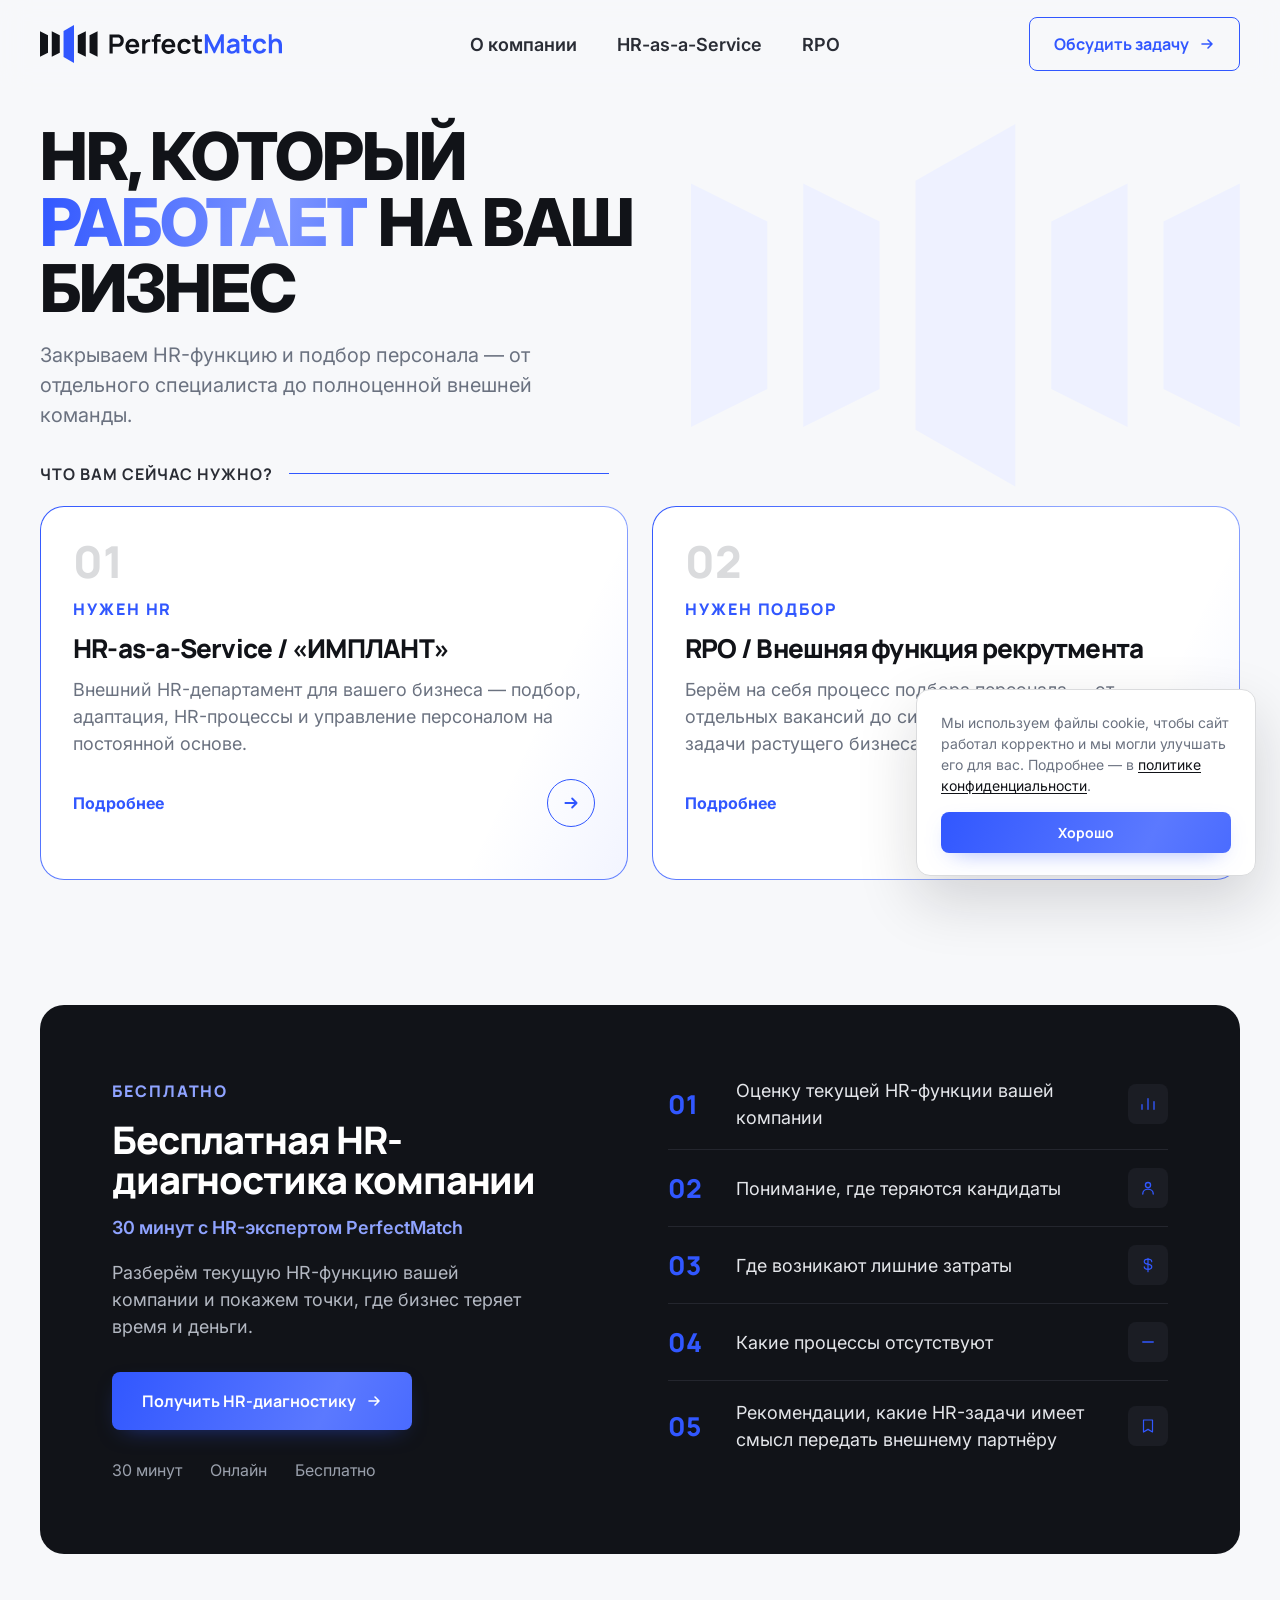
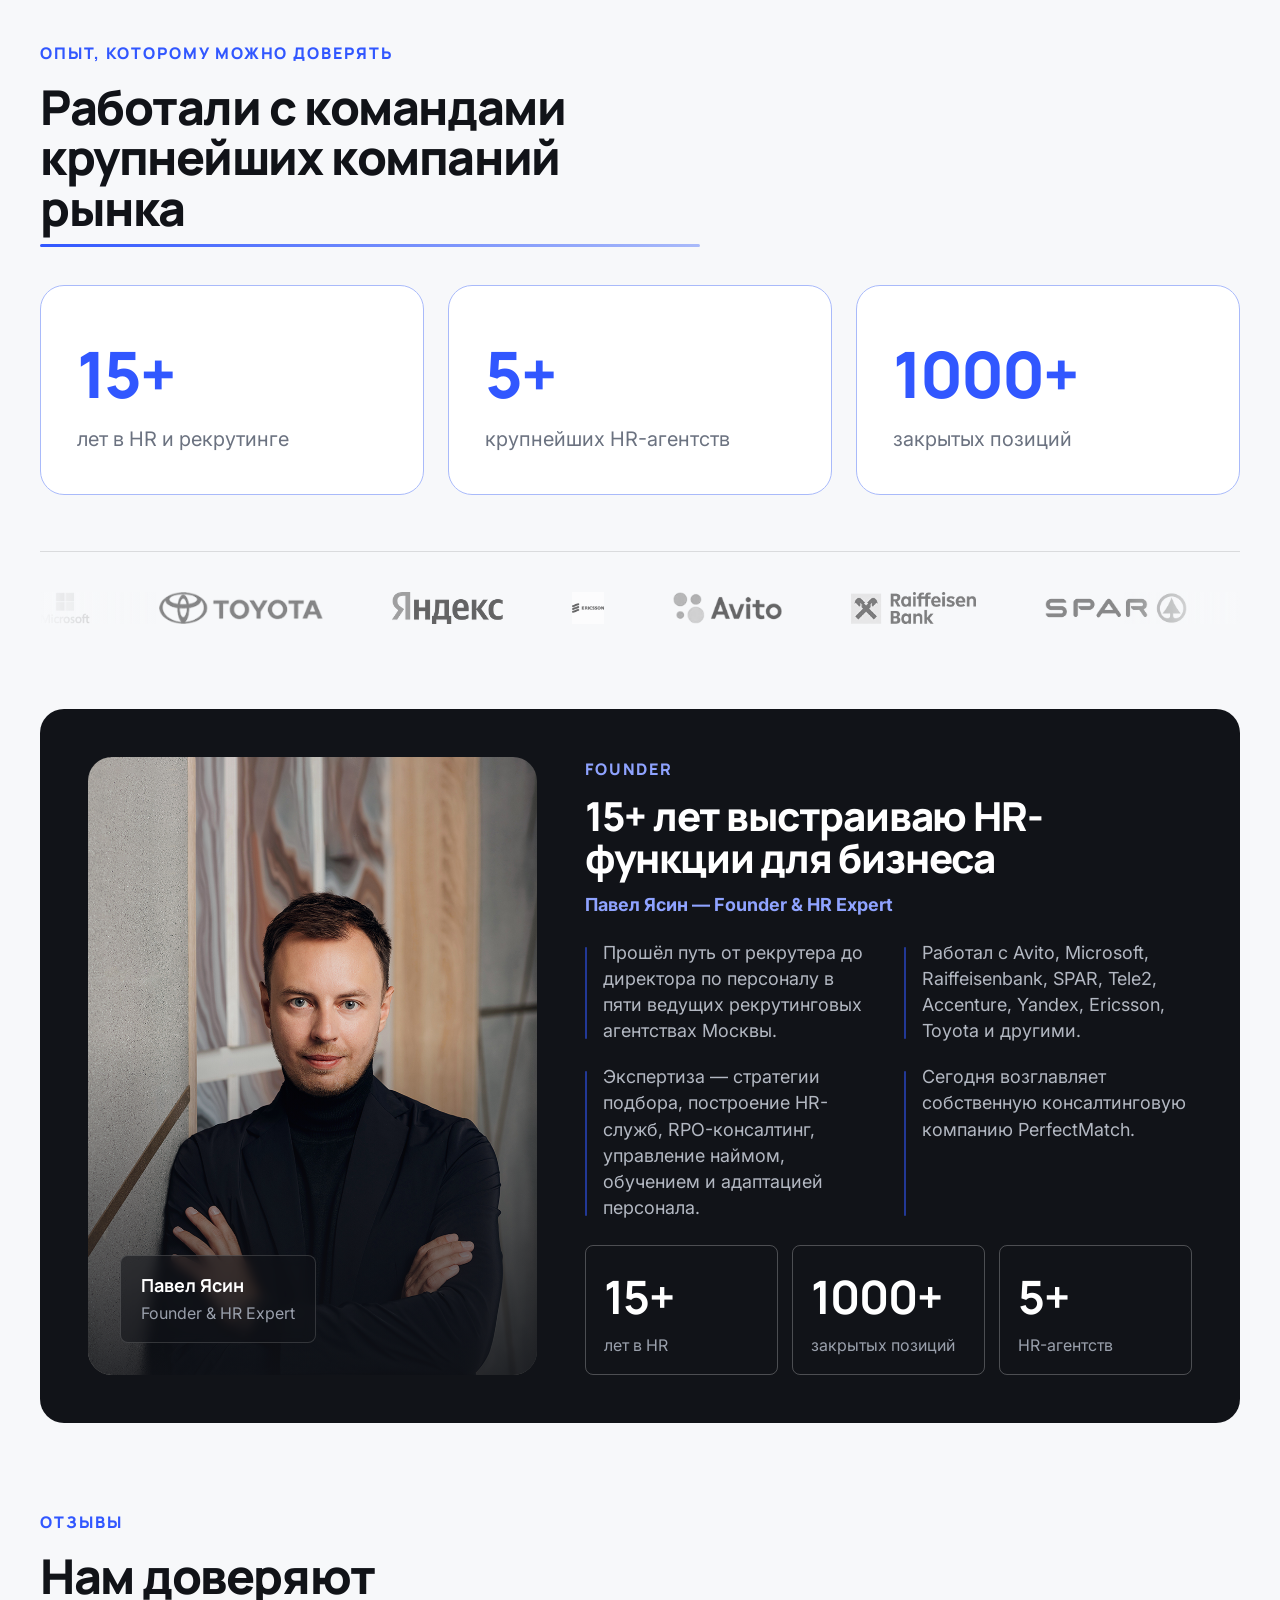
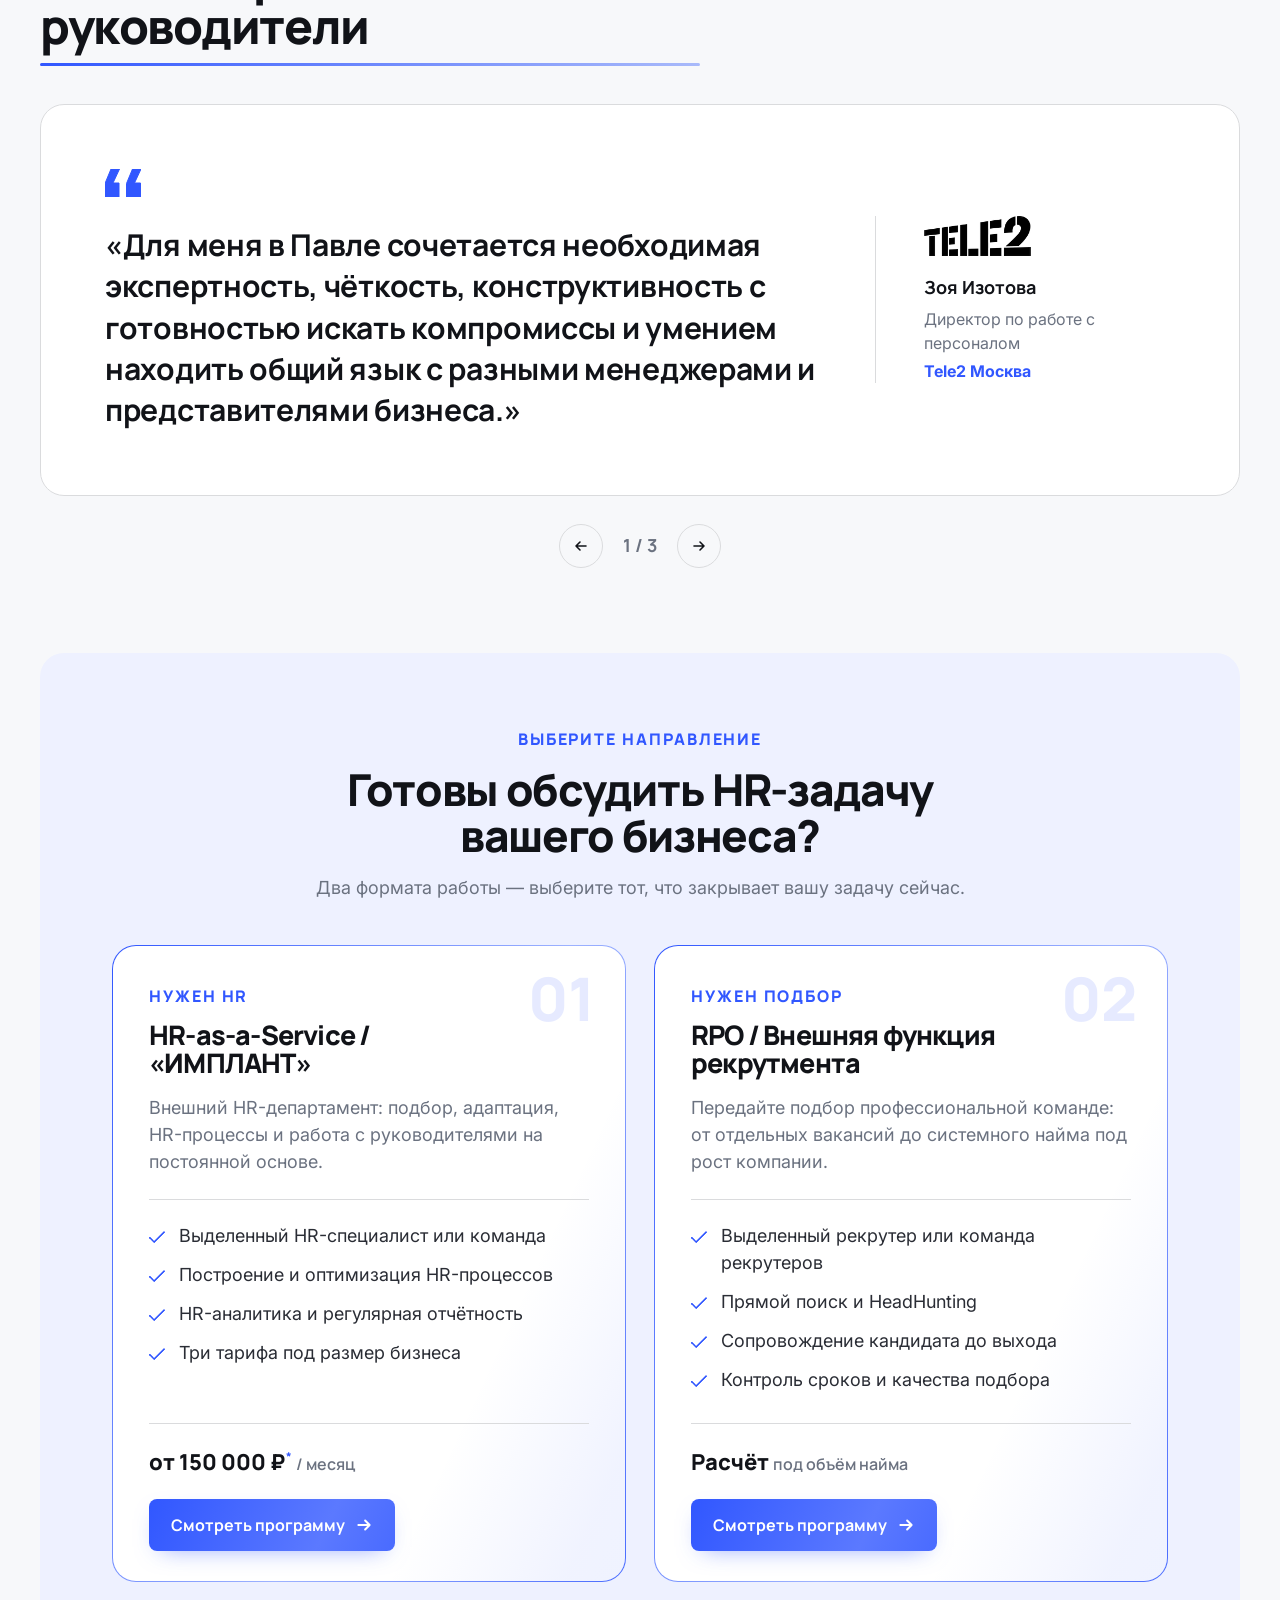
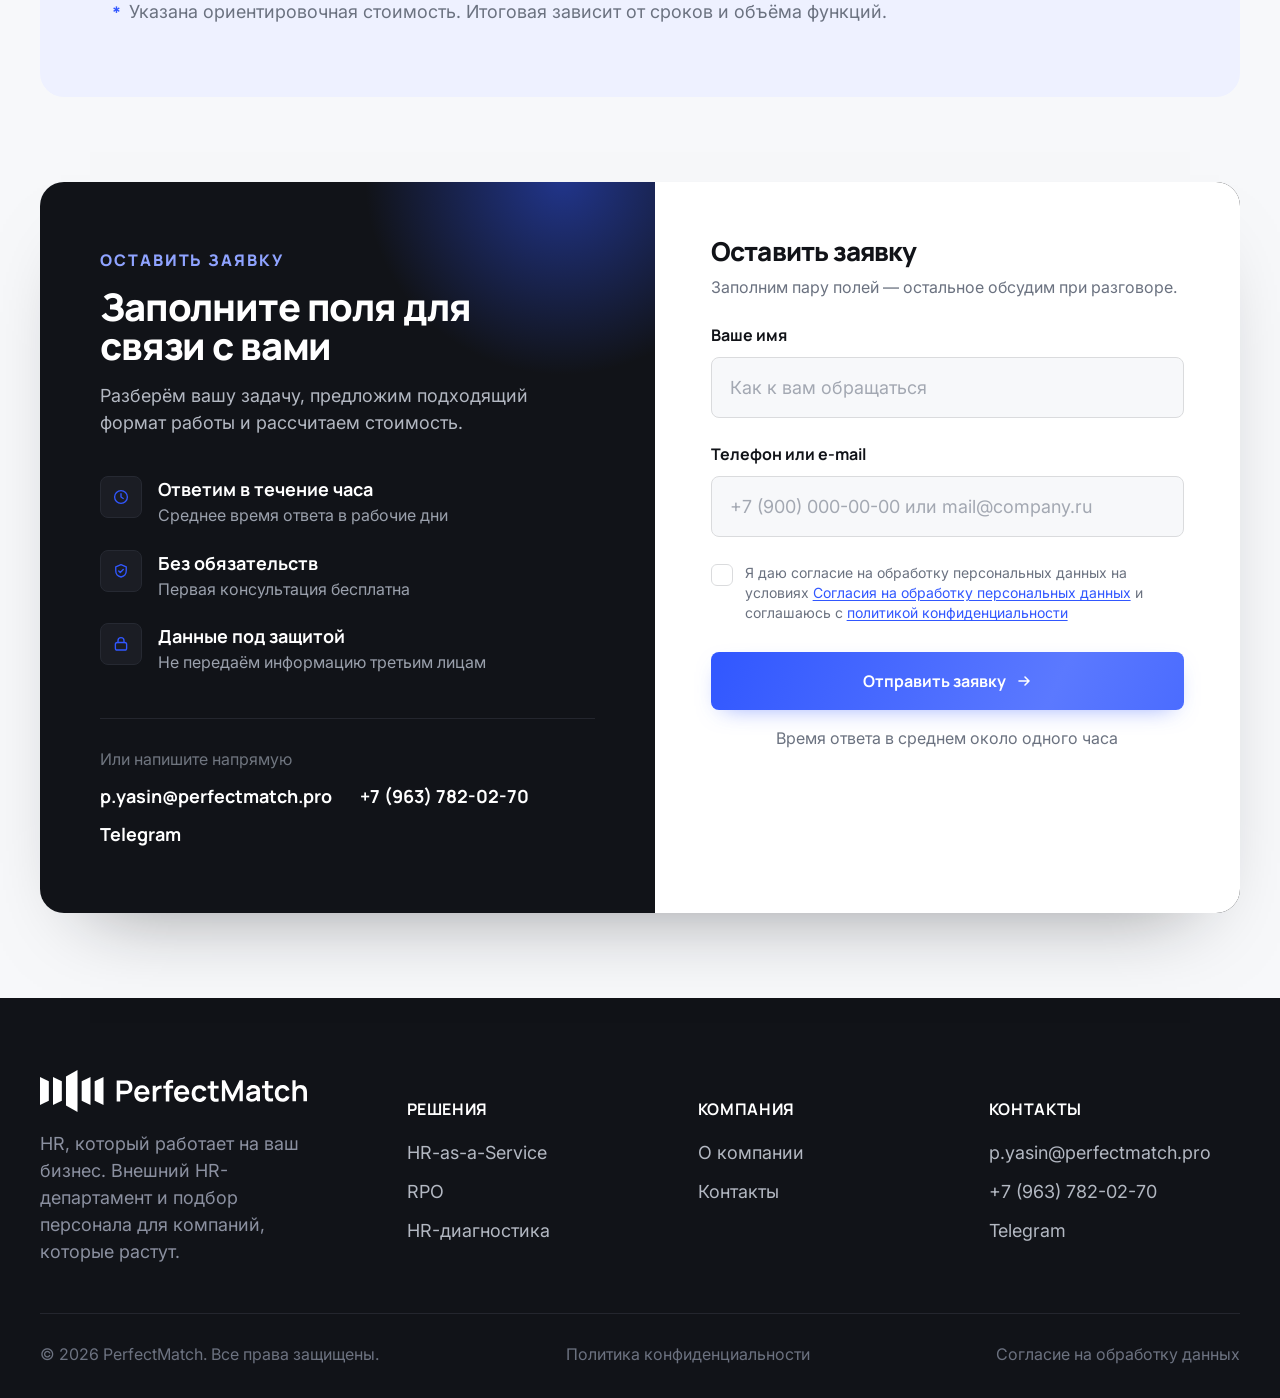
==== commit b7051ad9: "Добавить всплывающее уведомление о cookie Небольшой попап с кнопкой «Хорошо»: на десктопе справа сни" ====
--- a/index.html
+++ b/index.html
@@ -25,7 +25,7 @@
 <link rel="preconnect" href="https://fonts.googleapis.com">
 <link rel="preconnect" href="https://fonts.gstatic.com" crossorigin>
 <link href="https://fonts.googleapis.com/css2?family=Inter:wght@400;500;600;700;800;900&family=Manrope:wght@600;700;800&display=swap" rel="stylesheet">
-<link rel="stylesheet" href="assets/css/style.css?v=56">
+<link rel="stylesheet" href="assets/css/style.css?v=57">
 </head>
 <body data-page="Главная">
 
@@ -98,6 +98,13 @@
   </div>
 </div>
 
+<div class="cookie-notice" id="cookieNotice" role="dialog" aria-live="polite" hidden>
+  <p>Мы используем файлы cookie, чтобы сайт работал корректно и мы могли улучшать его для вас. Подробнее — в <a href="policy.html" target="_blank" rel="noopener">политике конфиденциальности</a>.</p>
+  <div class="cookie-notice-actions">
+    <button type="button" class="btn btn-primary cookie-accept">Хорошо</button>
+  </div>
+</div>
+
 <header class="site-header">
   <div class="container">
     <a href="index.html" class="logo">
@@ -544,6 +551,6 @@
   </div>
 </footer>
 
-<script src="assets/js/main.js?v=18"></script>
+<script src="assets/js/main.js?v=19"></script>
 </body>
 </html>
--- a/assets/css/style.css
+++ b/assets/css/style.css
@@ -3265,3 +3265,50 @@
 @media (max-width: 640px) {
   .rf-error { font-size: 14px; }
 }
+
+/* Уведомление о cookie */
+.cookie-notice {
+  position: fixed;
+  right: 24px;
+  bottom: 24px;
+  z-index: 250;
+  width: 340px;
+  max-width: calc(100vw - 32px);
+  background: #fff;
+  border: 1px solid var(--border);
+  border-radius: var(--radius-md);
+  box-shadow: 0 24px 60px rgba(17, 19, 24, .16);
+  padding: 22px 24px;
+  display: flex;
+  flex-direction: column;
+  gap: 16px;
+  transform: translateY(16px);
+  opacity: 0;
+  pointer-events: none;
+  transition: transform .45s var(--ease), opacity .45s var(--ease);
+}
+.cookie-notice.show { transform: translateY(0); opacity: 1; pointer-events: auto; }
+.cookie-notice[hidden] { display: none; }
+.cookie-notice p {
+  margin: 0;
+  font-size: 14px;
+  line-height: 1.5;
+  color: var(--muted);
+}
+.cookie-notice a { color: var(--ink); text-decoration: underline; text-underline-offset: 2px; }
+.cookie-notice a:hover { color: var(--accent); }
+.cookie-notice-actions { display: flex; gap: 10px; }
+.cookie-notice .btn { flex: 1; justify-content: center; padding: 10px 16px; font-size: 14px; }
+
+@media (max-width: 640px) {
+  .cookie-notice {
+    left: 16px;
+    right: 16px;
+    bottom: 16px;
+    width: auto;
+    max-width: none;
+    padding: 18px 20px;
+    gap: 14px;
+  }
+  .cookie-notice p { font-size: 13px; }
+}
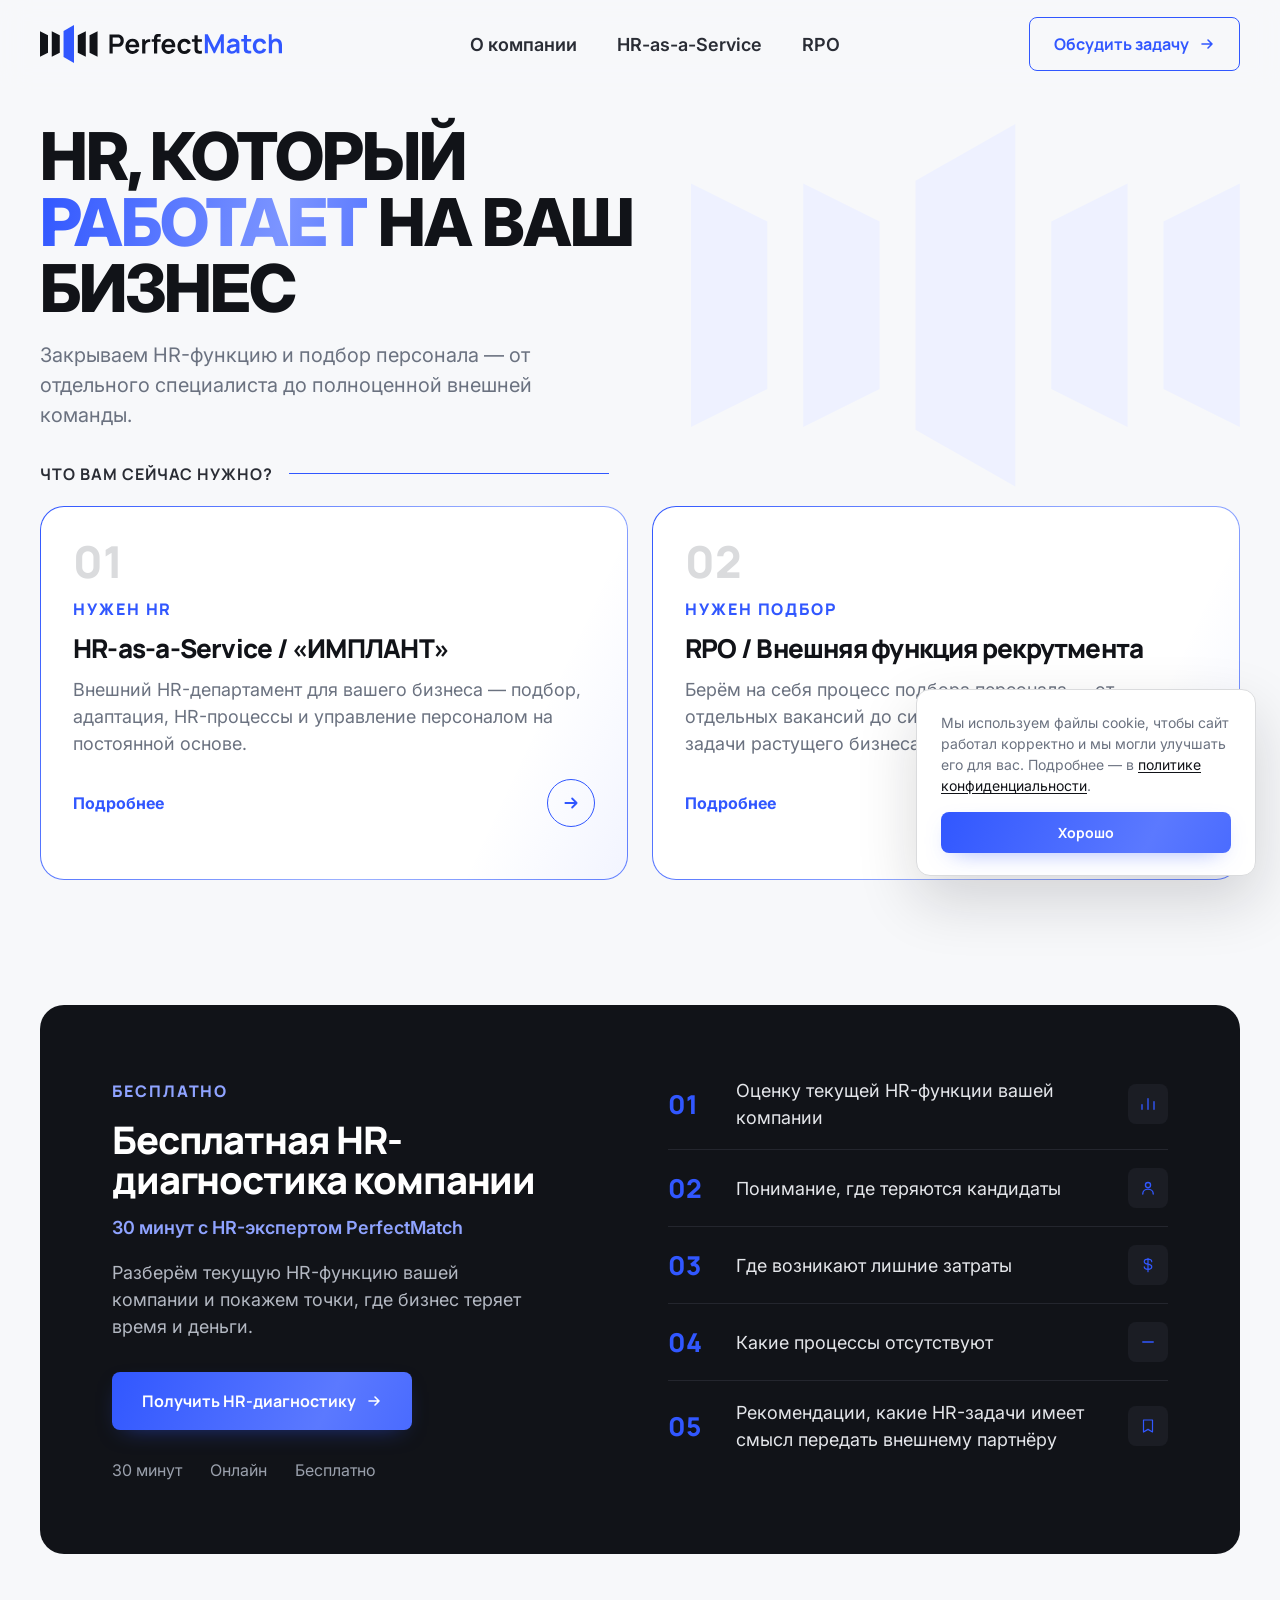
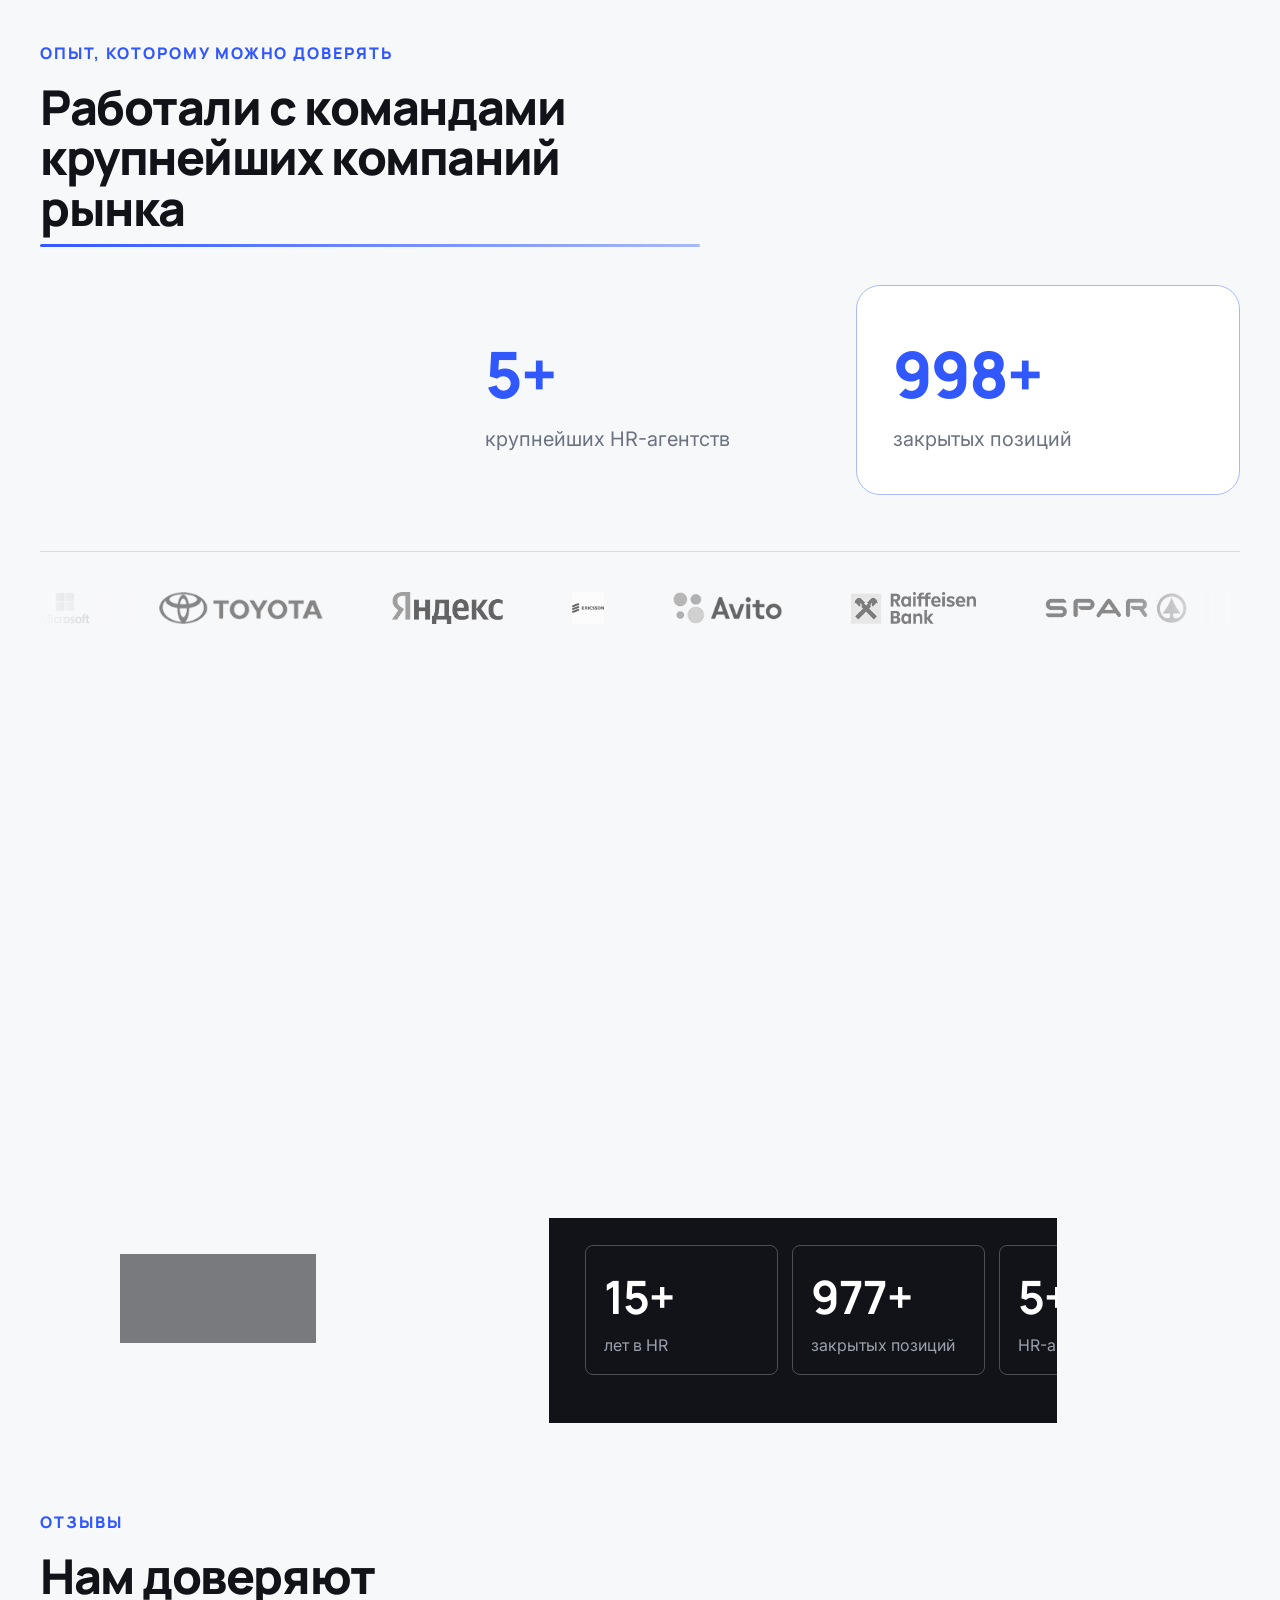
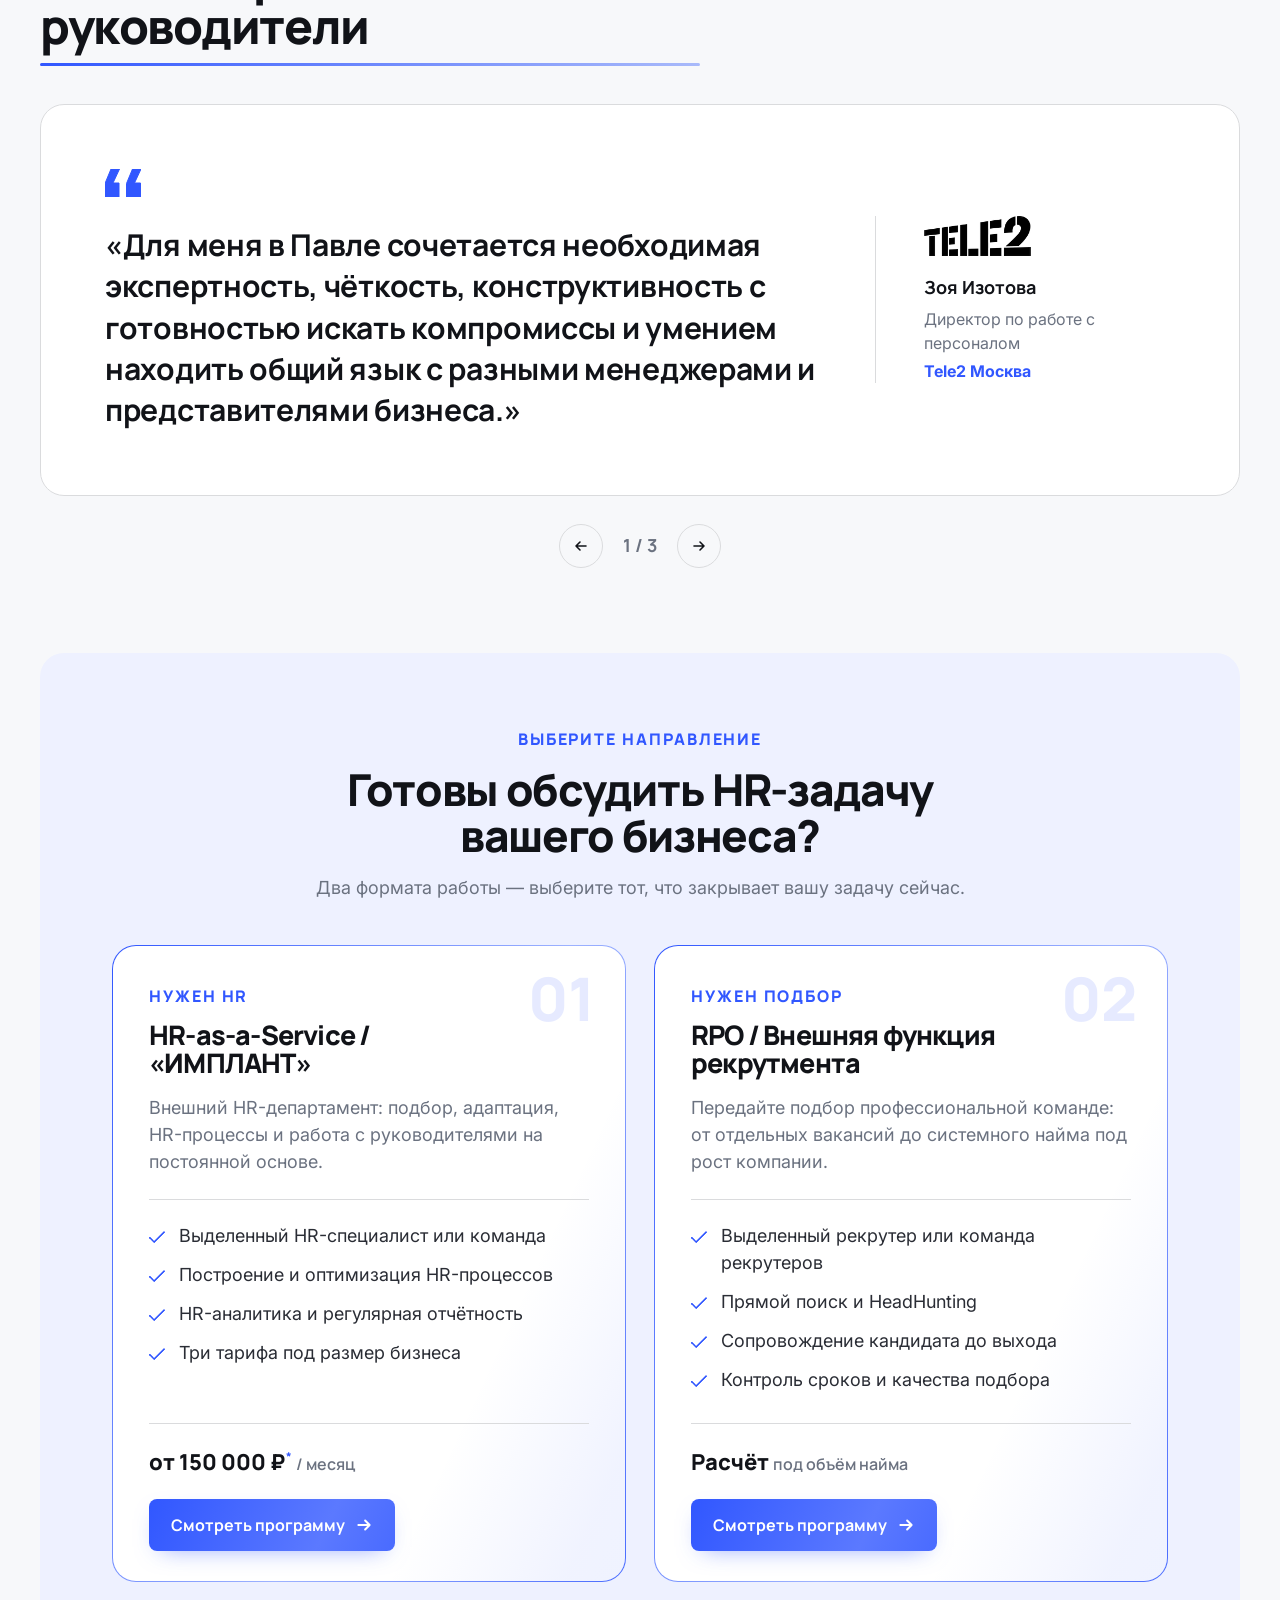
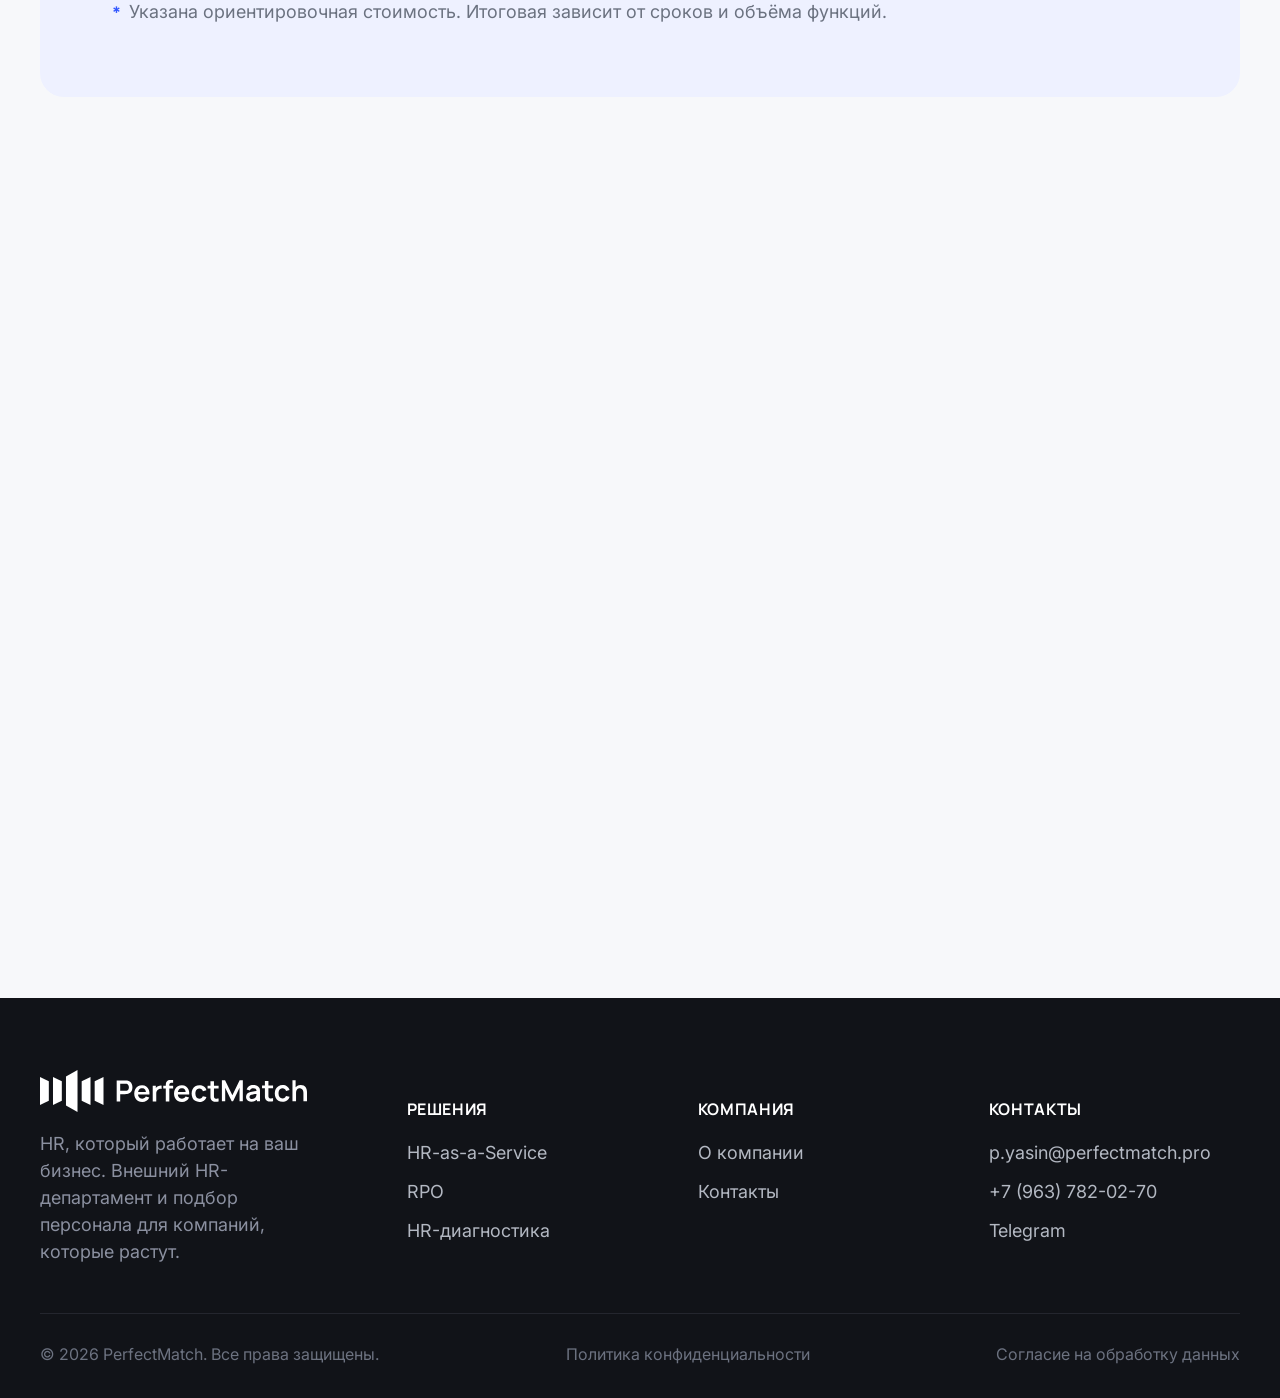
==== commit 162fe5dc: "Технический SEO-аудит: robots.txt, sitemap.xml, структурированные данные - Добавлен robots.txt (закр" ====
--- a/index.html
+++ b/index.html
@@ -26,6 +26,24 @@
 <link rel="preconnect" href="https://fonts.gstatic.com" crossorigin>
 <link href="https://fonts.googleapis.com/css2?family=Inter:wght@400;500;600;700;800;900&family=Manrope:wght@600;700;800&display=swap" rel="stylesheet">
 <link rel="stylesheet" href="assets/css/style.css?v=57">
+<script type="application/ld+json">
+{
+  "@context": "https://schema.org",
+  "@type": "Organization",
+  "name": "PerfectMatch",
+  "url": "https://perfectmatch.pro/",
+  "logo": "https://perfectmatch.pro/assets/img/logo-color.png",
+  "image": "https://perfectmatch.pro/assets/img/og-cover.png",
+  "description": "Закрываем HR-функцию и подбор персонала — от отдельного специалиста до полноценной внешней команды. HR-as-a-Service и RPO для бизнеса.",
+  "email": "p.yasin@perfectmatch.pro",
+  "telephone": "+7-963-782-02-70",
+  "sameAs": ["https://t.me/YasinPavel"],
+  "founder": {
+    "@type": "Person",
+    "name": "Павел Ясин"
+  }
+}
+</script>
 </head>
 <body data-page="Главная">
 
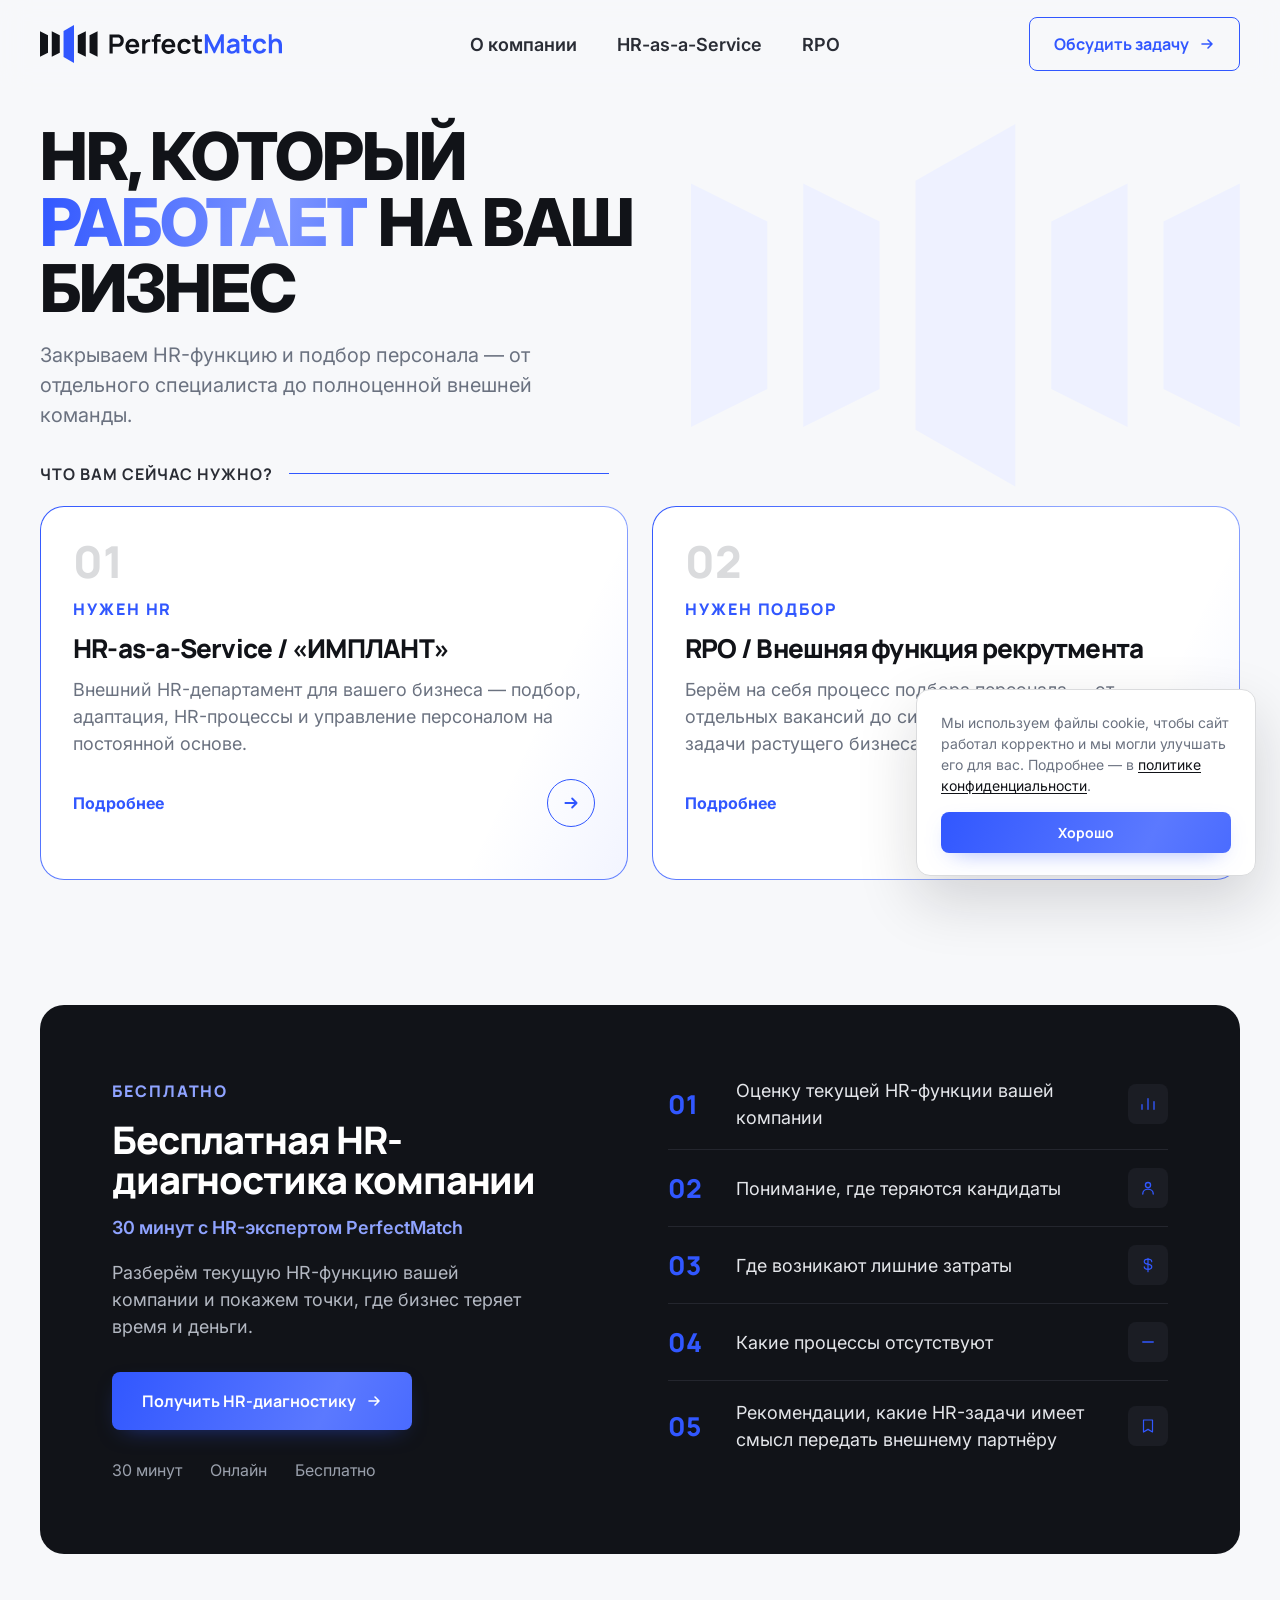
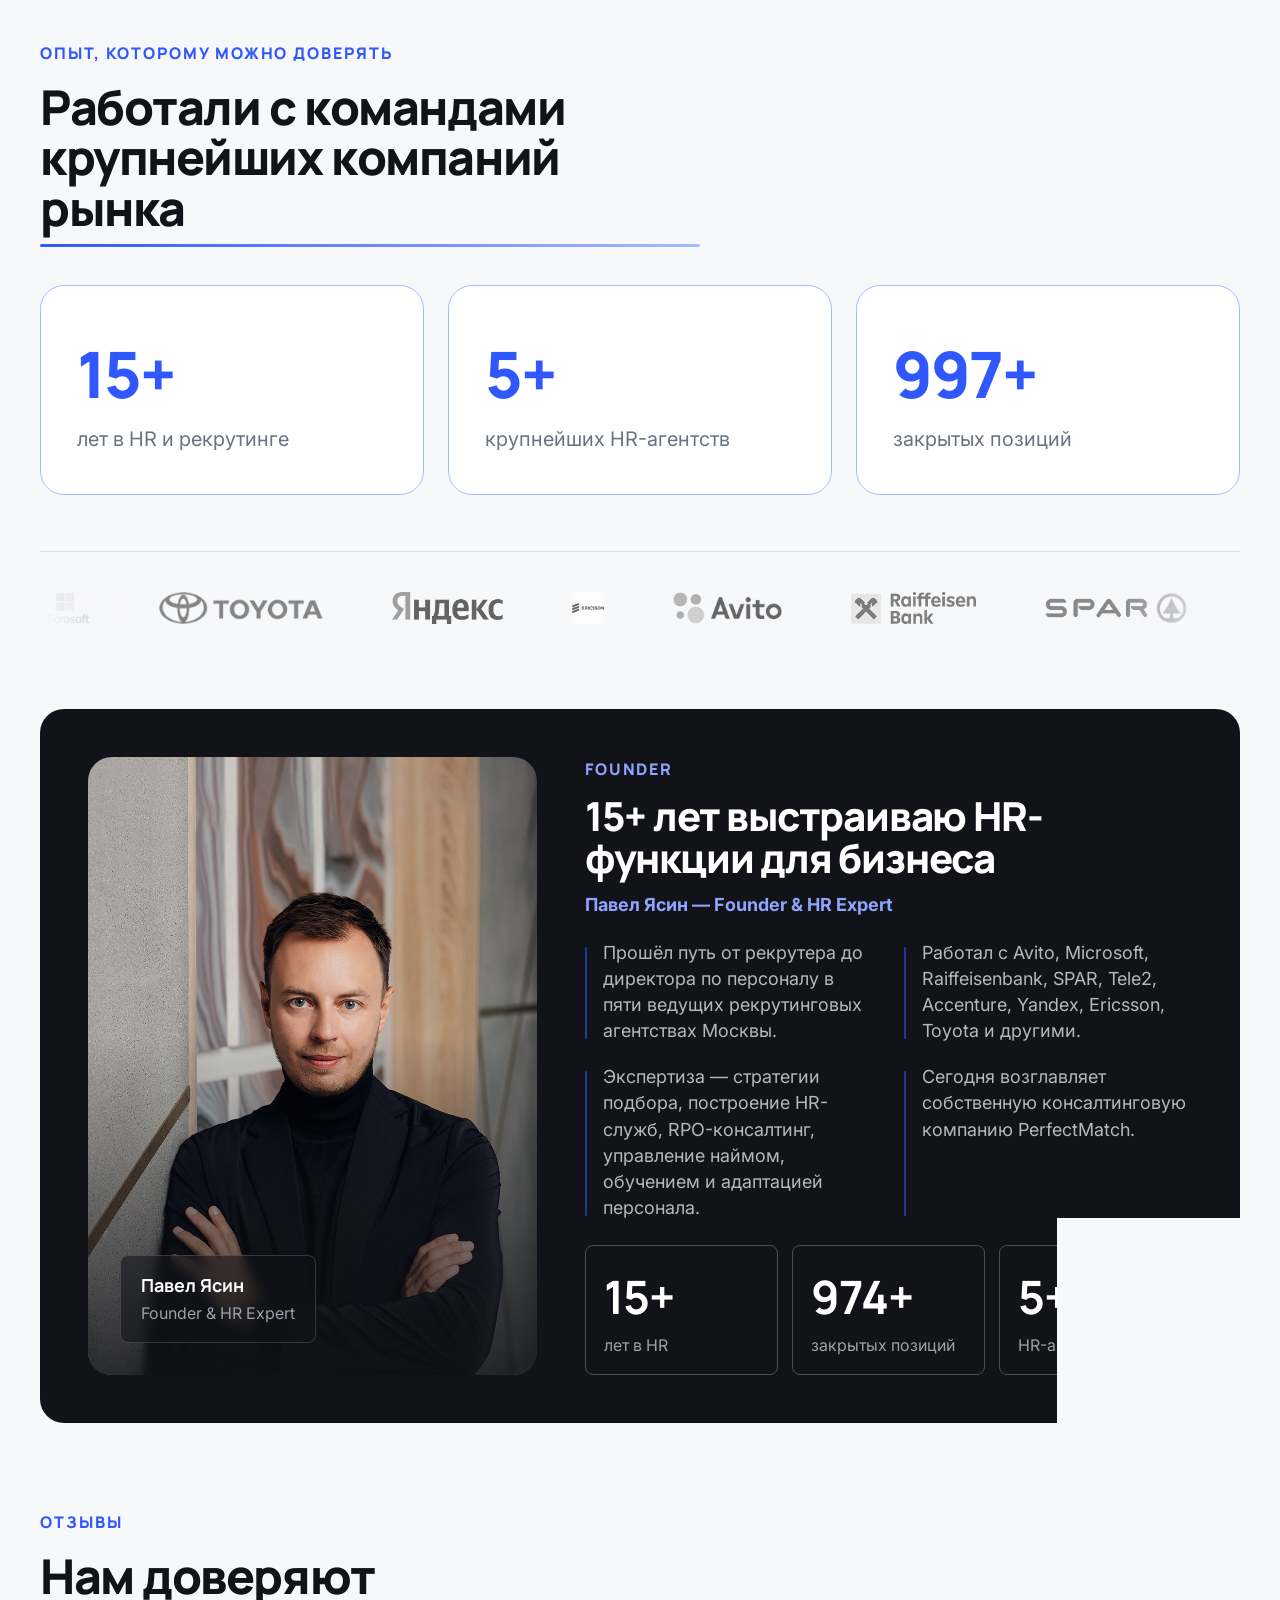
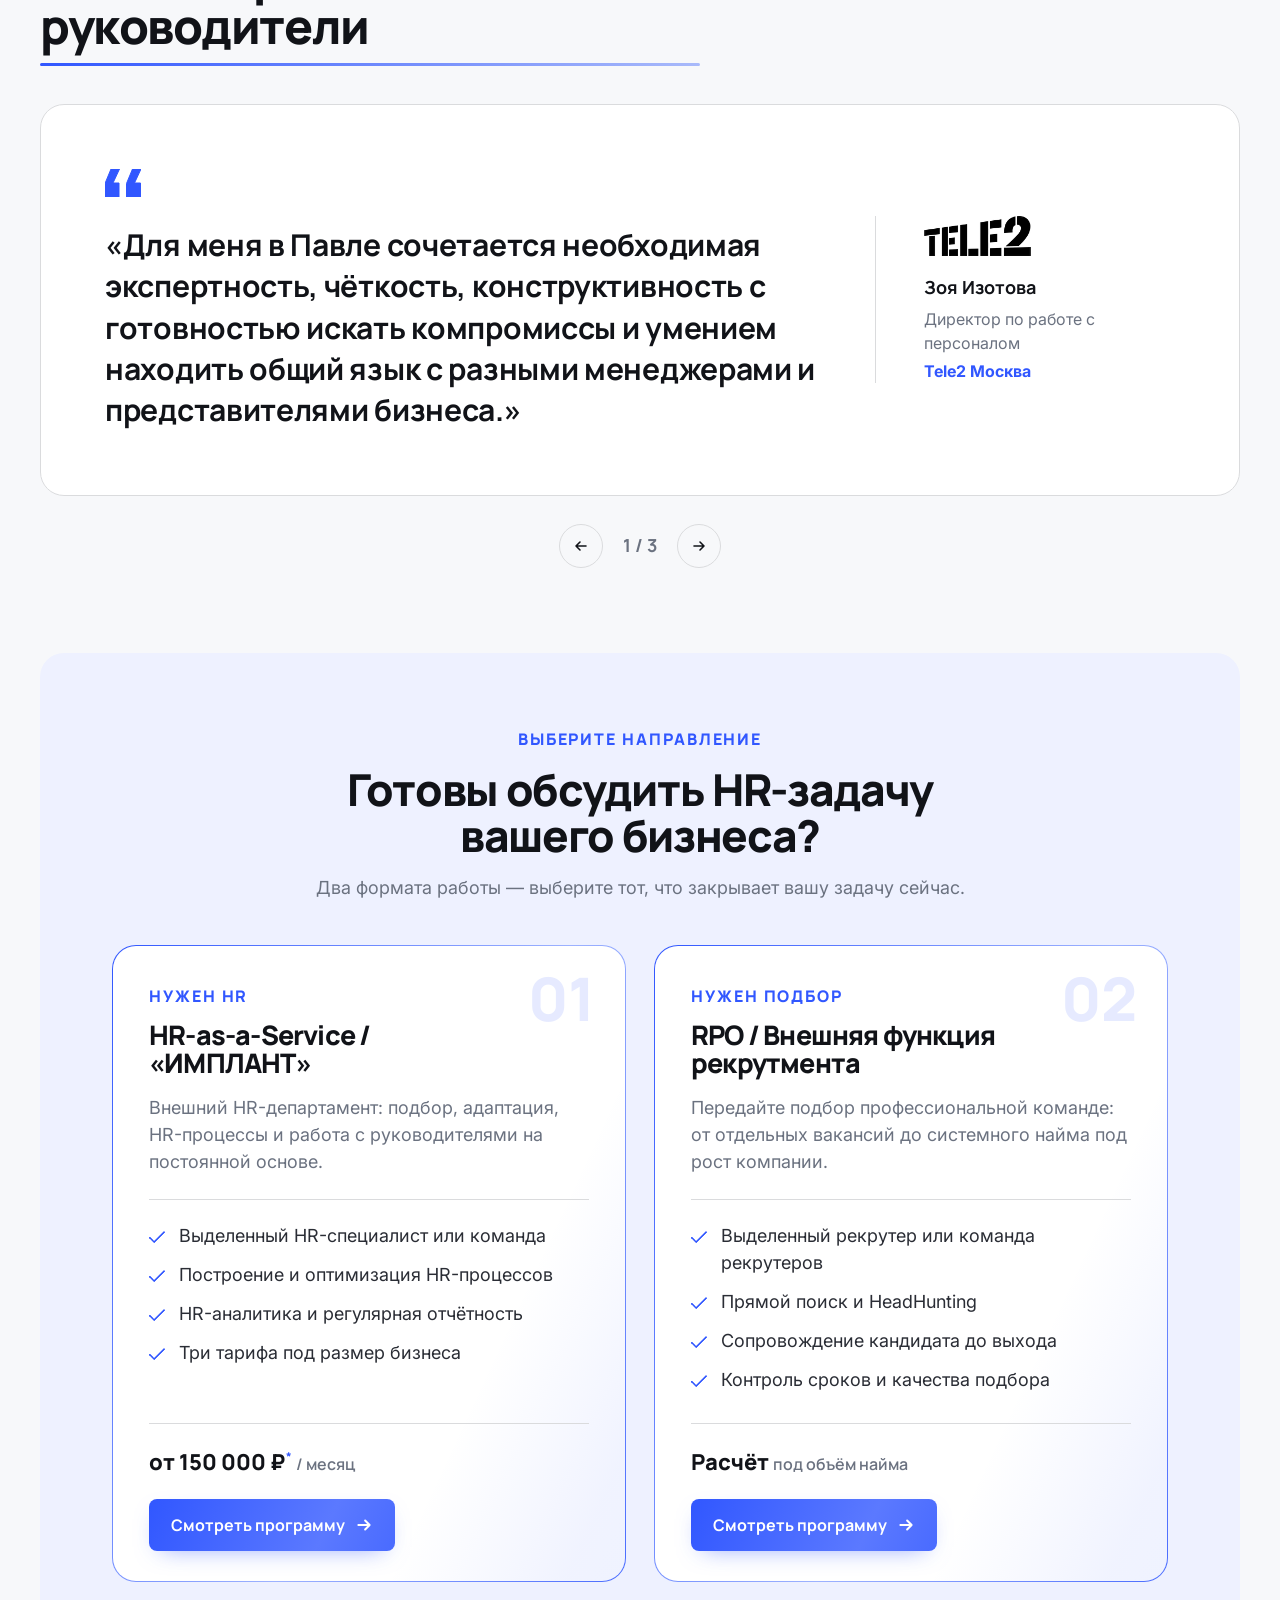
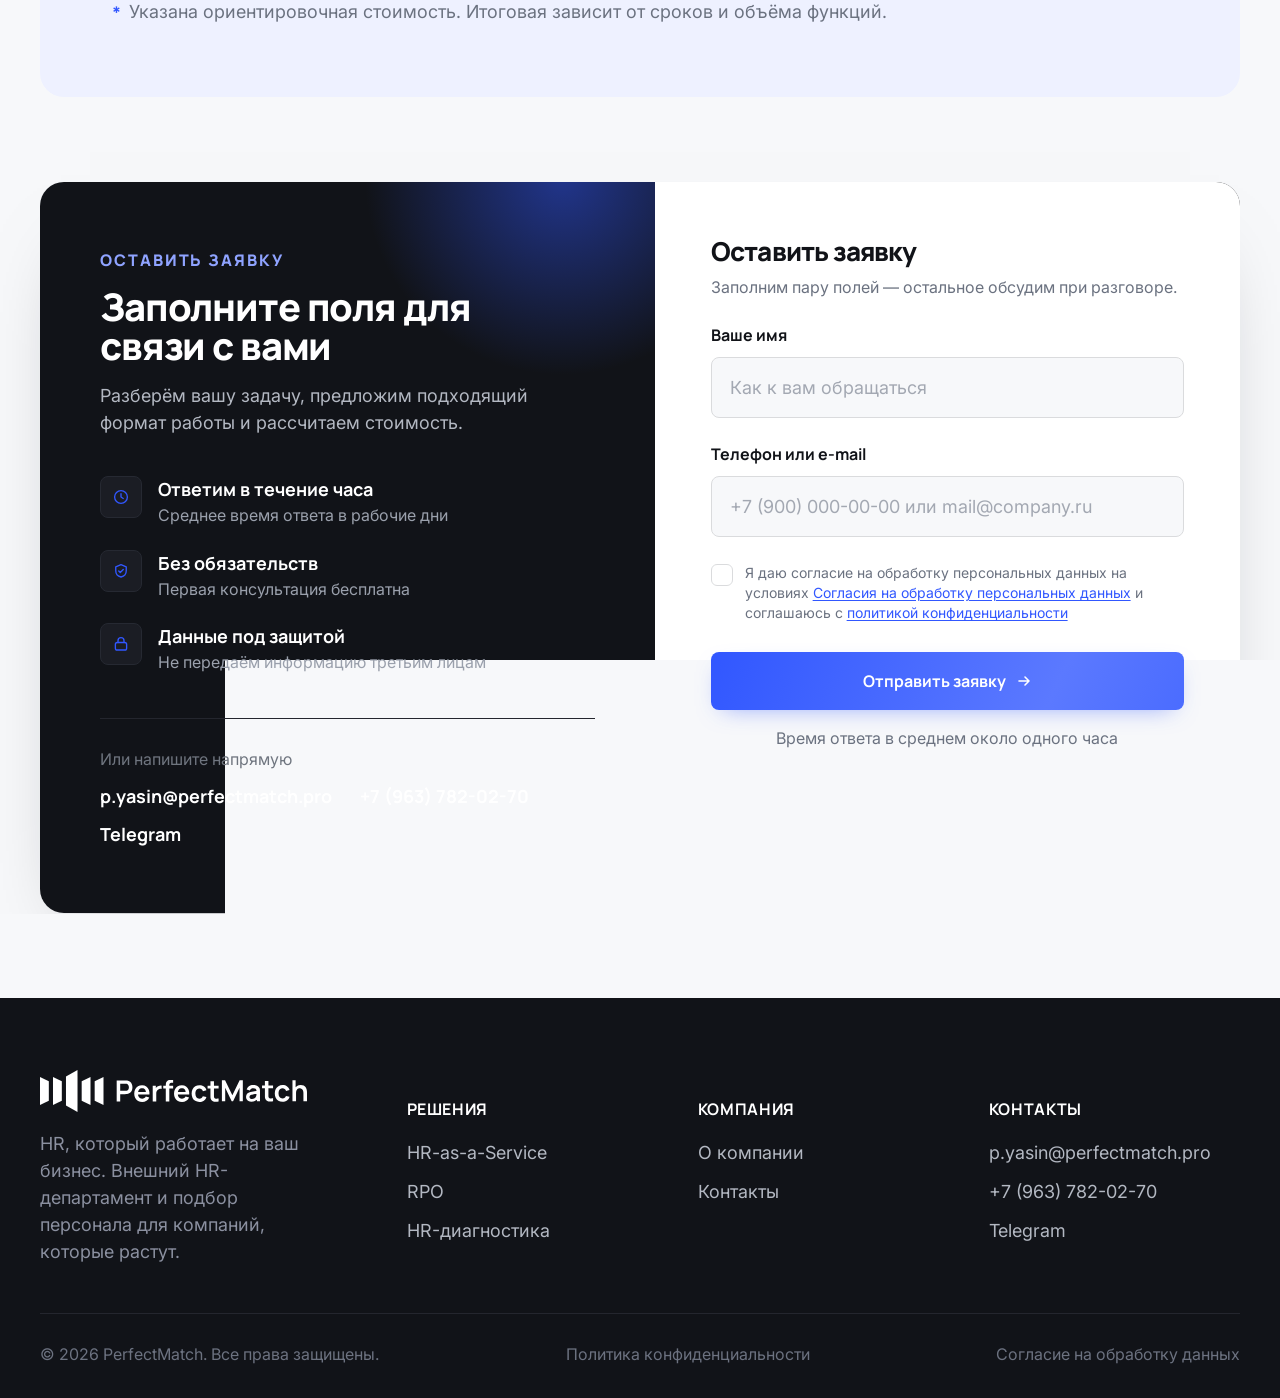
==== commit 90f43ea6: "Отвязать открытие попапа заявки от текста кнопки на русском Кнопки, открывающие попап вместо переход" ====
--- a/index.html
+++ b/index.html
@@ -135,7 +135,7 @@
       <a href="rpo.html">RPO</a>
     </nav>
     <div class="header-cta">
-      <a href="#contact" class="btn btn-outline">
+      <a href="#contact" class="btn btn-outline" data-modal-trigger>
         <span class="btn-label-full">Обсудить задачу</span>
         <svg width="16" height="16" viewBox="0 0 16 16" fill="none"><path d="M3 8H13M13 8L9 4M13 8L9 12" stroke="currentColor" stroke-width="1.6" stroke-linecap="round" stroke-linejoin="round"/></svg>
       </a>
@@ -148,7 +148,7 @@
   <a href="index.html#about">О компании</a>
   <a href="hr-as-a-service.html">HR-as-a-Service</a>
   <a href="rpo.html">RPO</a>
-  <a href="#contact" class="btn btn-primary">
+  <a href="#contact" class="btn btn-primary" data-modal-trigger>
     Обсудить задачу
     <svg width="16" height="16" viewBox="0 0 16 16" fill="none"><path d="M3 8H13M13 8L9 4M13 8L9 12" stroke="currentColor" stroke-width="1.6" stroke-linecap="round" stroke-linejoin="round"/></svg>
   </a>
@@ -214,7 +214,7 @@
         <h2>Бесплатная HR-диагностика компании</h2>
         <p class="lead">30 минут с HR-экспертом PerfectMatch</p>
         <p class="desc">Разберём текущую HR-функцию вашей компании и покажем точки, где бизнес теряет время и деньги.</p>
-        <a href="#contact" class="btn btn-primary btn-lg">
+        <a href="#contact" class="btn btn-primary btn-lg" data-modal-trigger>
           Получить HR-диагностику
           <svg width="16" height="16" viewBox="0 0 16 16" fill="none"><path d="M3 8H13M13 8L9 4M13 8L9 12" stroke="currentColor" stroke-width="1.6" stroke-linecap="round" stroke-linejoin="round"/></svg>
         </a>
@@ -569,6 +569,6 @@
   </div>
 </footer>
 
-<script src="assets/js/main.js?v=19"></script>
+<script src="assets/js/main.js?v=20"></script>
 </body>
 </html>
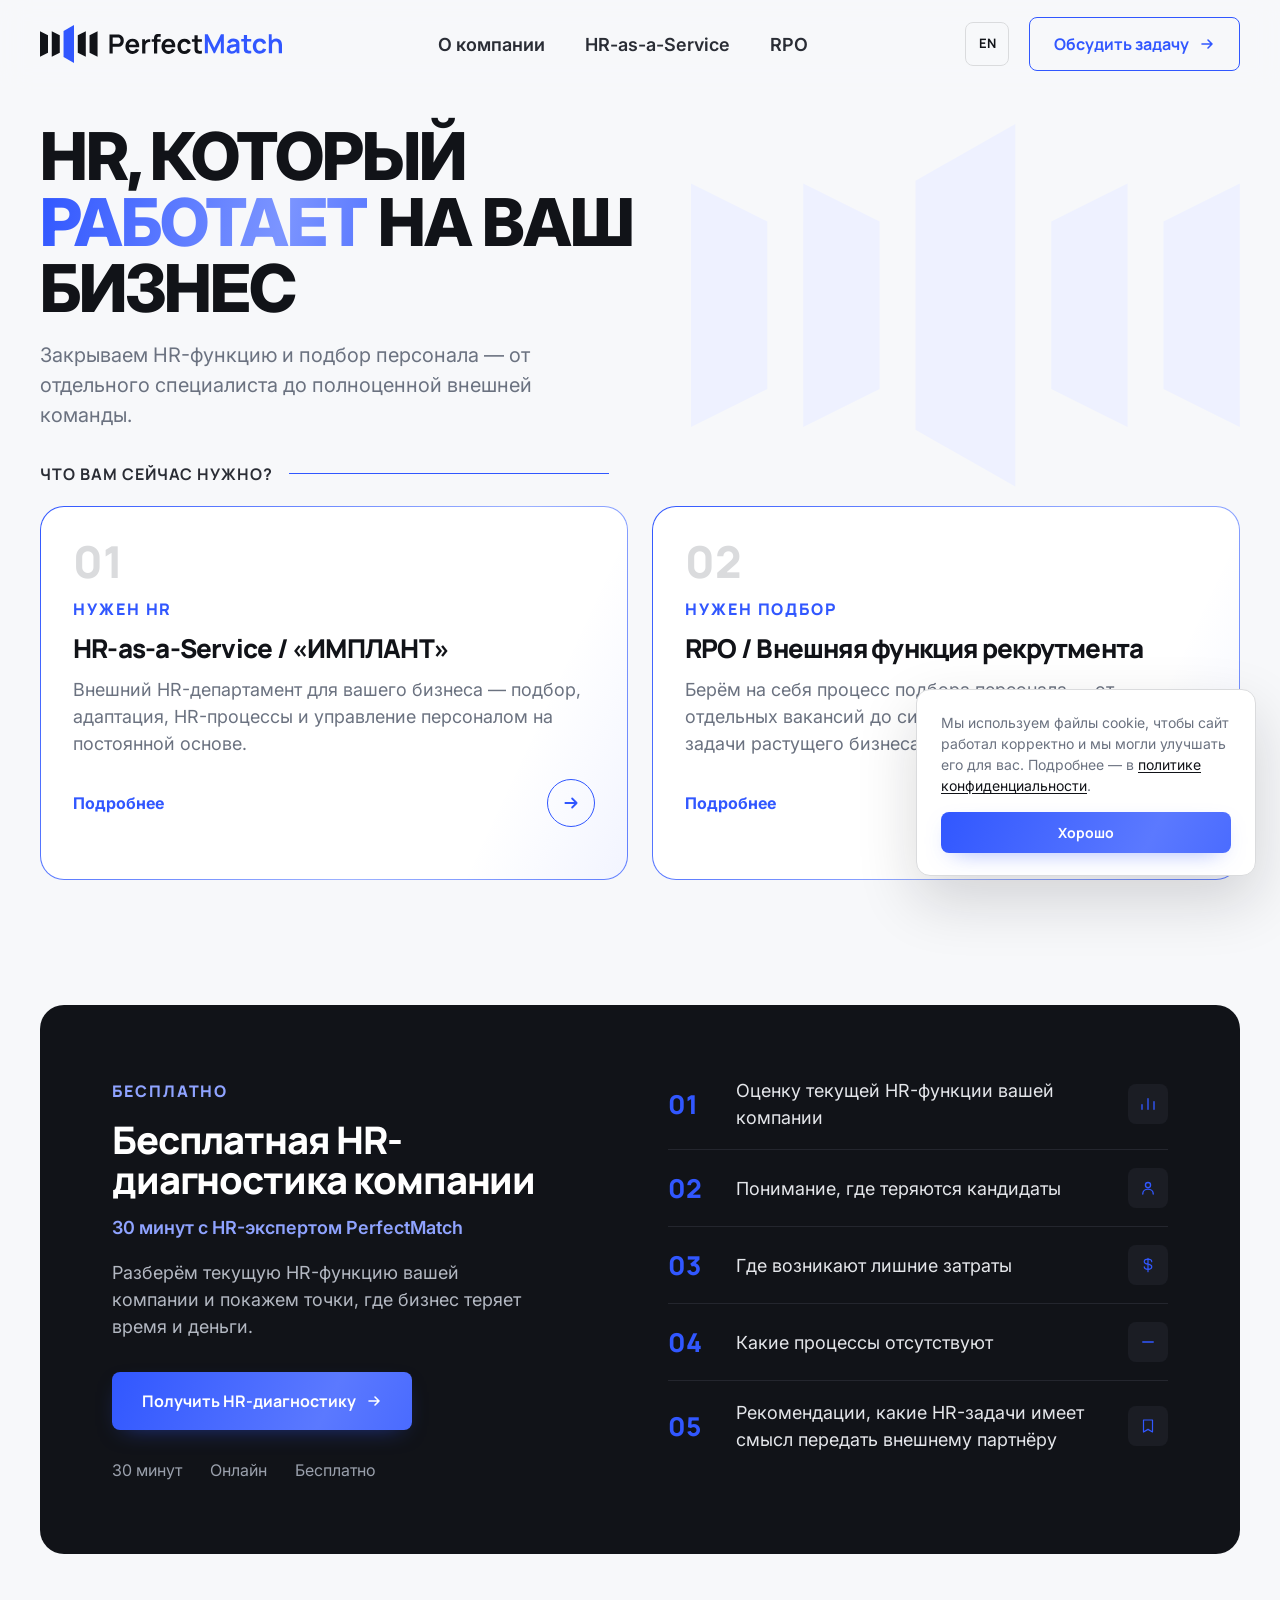
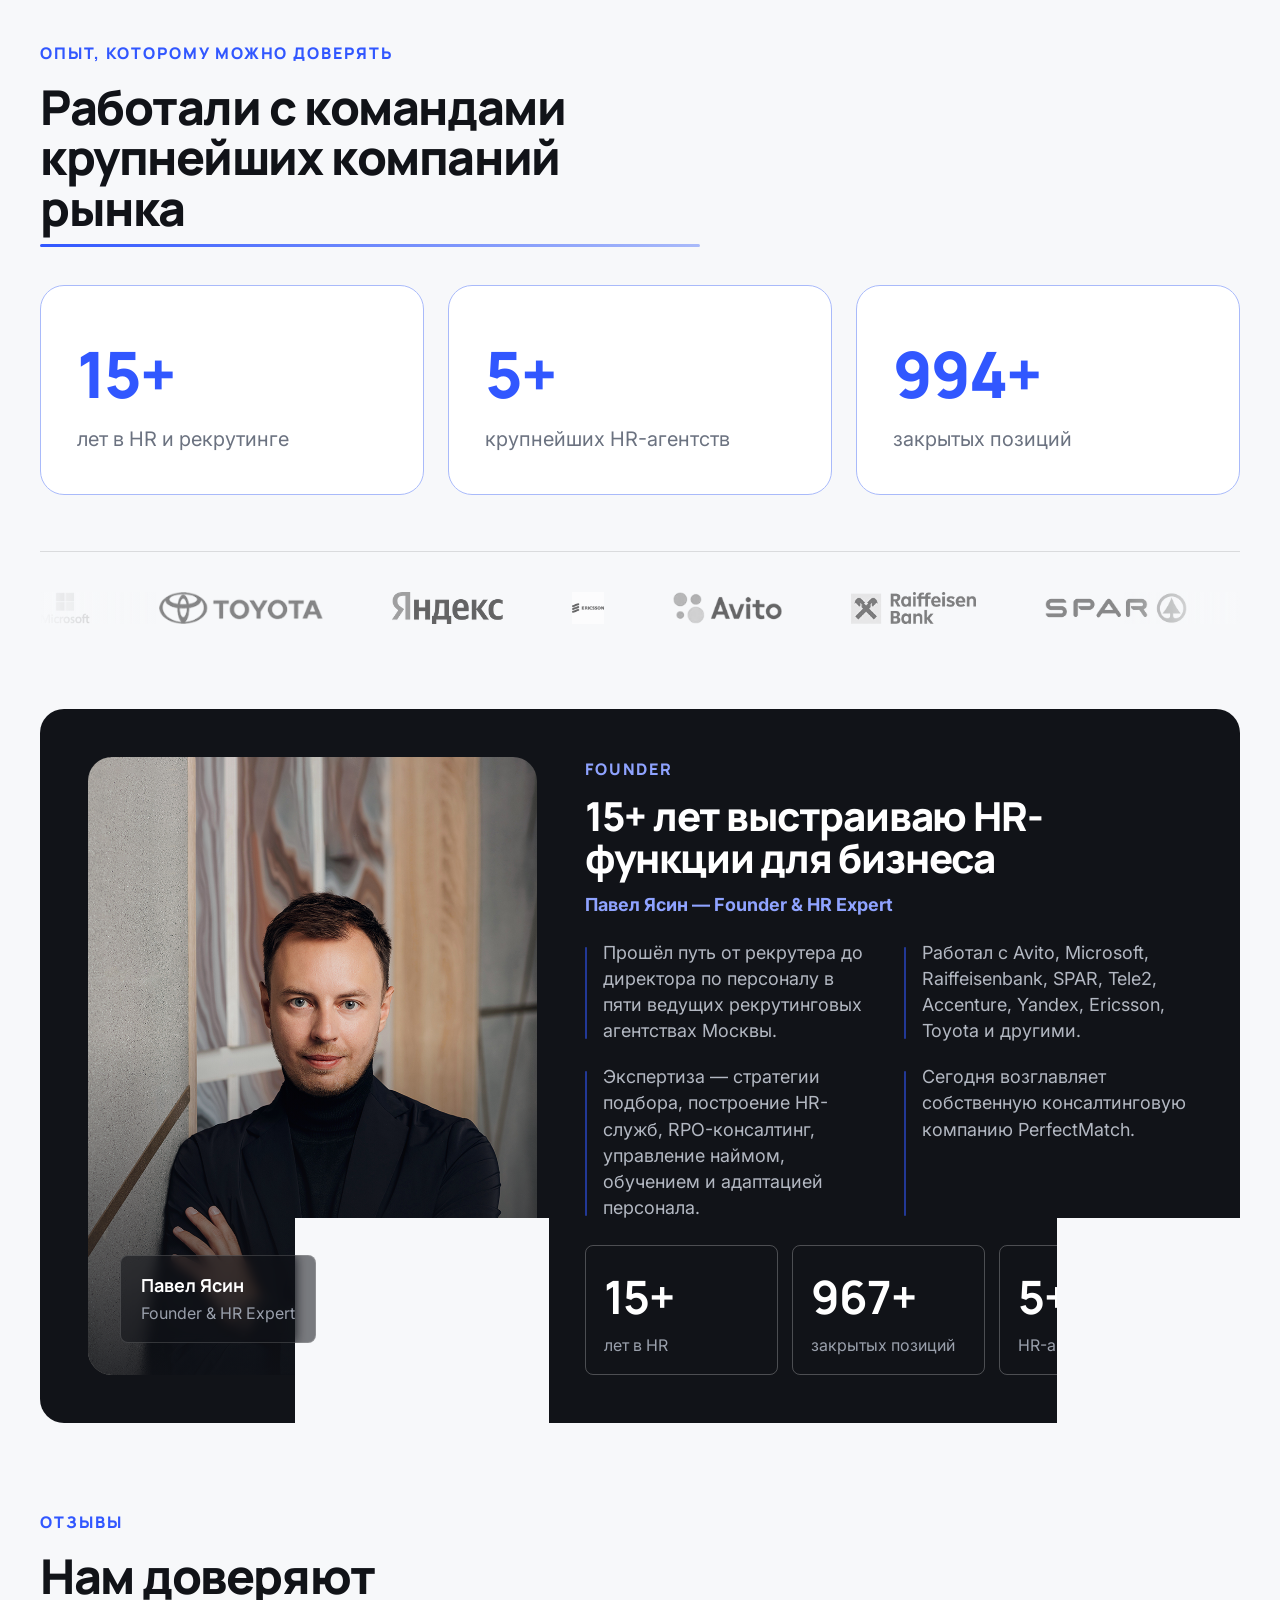
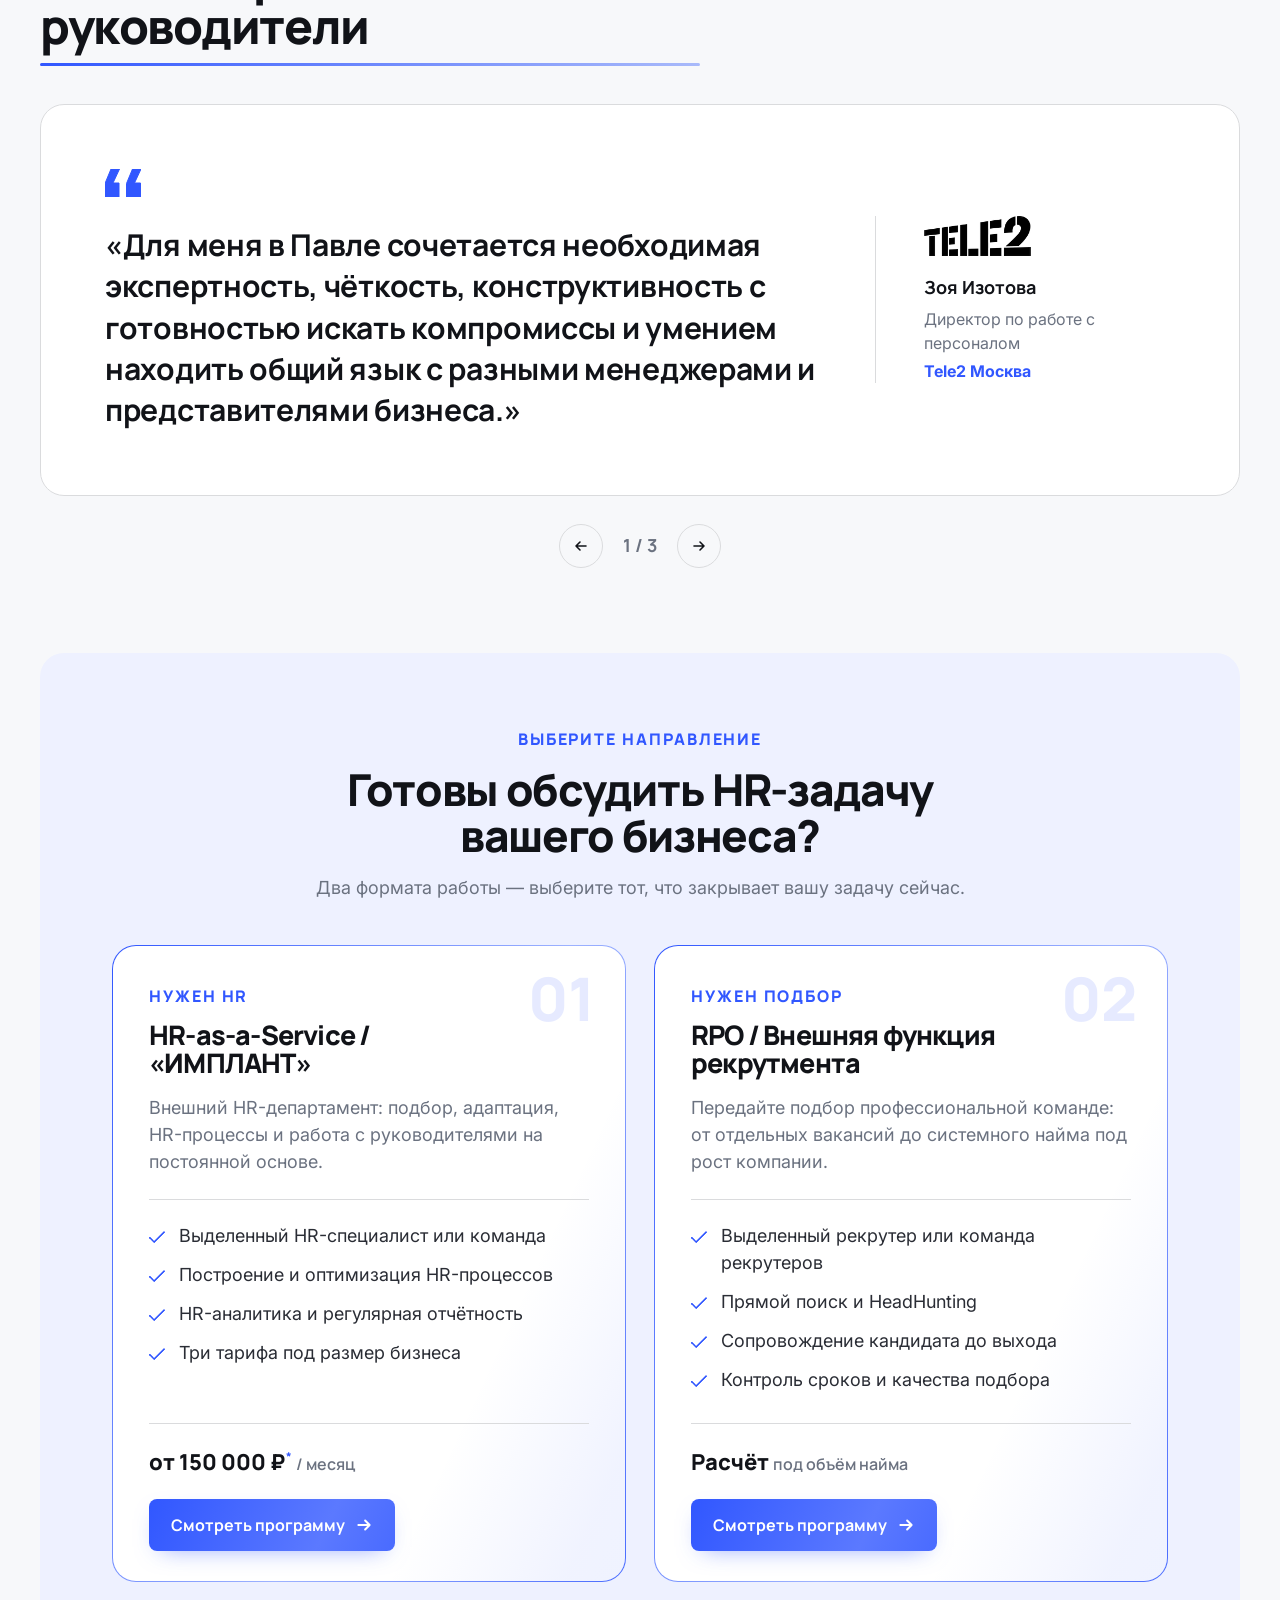
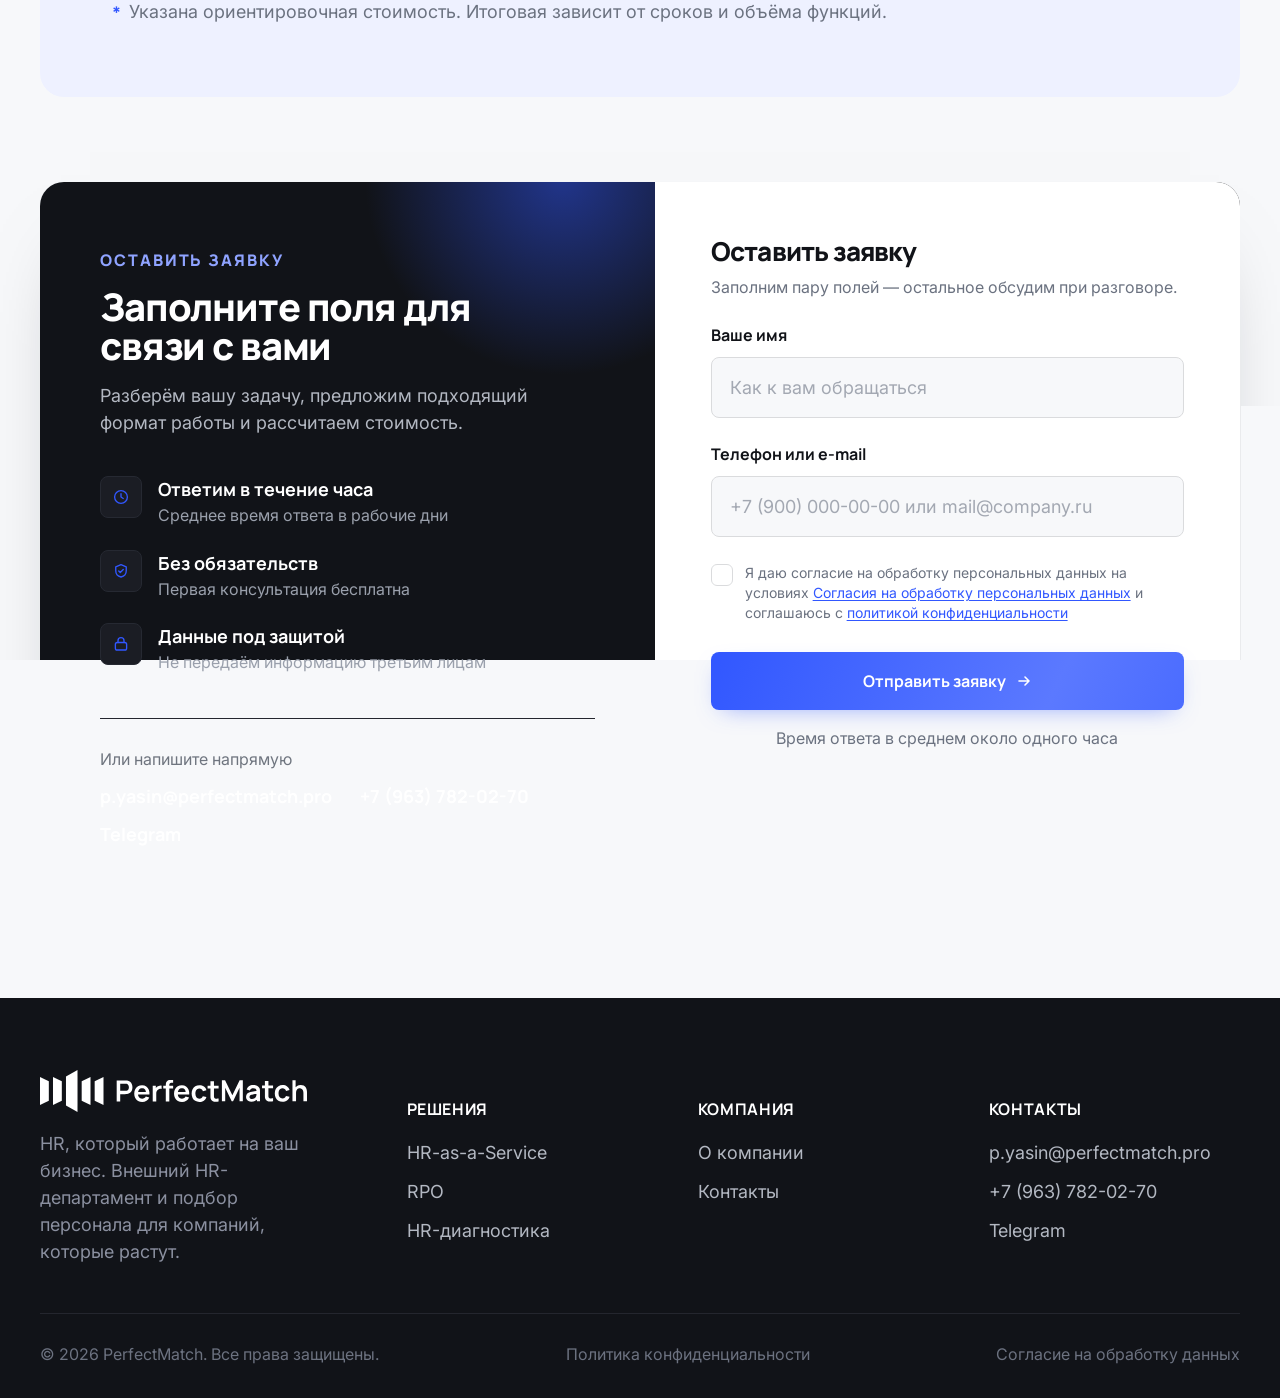
==== commit 49d9f441: "Переключатель языка — квадратная кнопка рядом с CTA Заменил текстовую пару «RU / EN» на компактную к" ====
--- a/index.html
+++ b/index.html
@@ -6,6 +6,9 @@
 <title>PerfectMatch — HR, который работает на ваш бизнес</title>
 <meta name="description" content="Закрываем HR-функцию и подбор персонала — от отдельного специалиста до полноценной внешней команды. HR-as-a-Service и RPO для бизнеса.">
 <link rel="canonical" href="https://perfectmatch.pro/">
+<link rel="alternate" hreflang="ru" href="https://perfectmatch.pro/">
+<link rel="alternate" hreflang="en" href="https://perfectmatch.pro/en/">
+<link rel="alternate" hreflang="x-default" href="https://perfectmatch.pro/">
 <meta property="og:type" content="website">
 <meta property="og:site_name" content="PerfectMatch">
 <meta property="og:title" content="PerfectMatch — HR, который работает на ваш бизнес">
@@ -25,7 +28,7 @@
 <link rel="preconnect" href="https://fonts.googleapis.com">
 <link rel="preconnect" href="https://fonts.gstatic.com" crossorigin>
 <link href="https://fonts.googleapis.com/css2?family=Inter:wght@400;500;600;700;800;900&family=Manrope:wght@600;700;800&display=swap" rel="stylesheet">
-<link rel="stylesheet" href="assets/css/style.css?v=57">
+<link rel="stylesheet" href="assets/css/style.css?v=59">
 <script type="application/ld+json">
 {
   "@context": "https://schema.org",
@@ -135,6 +138,7 @@
       <a href="rpo.html">RPO</a>
     </nav>
     <div class="header-cta">
+      <a href="/en/index.html" class="lang-toggle" aria-label="Переключить язык">EN</a>
       <a href="#contact" class="btn btn-outline" data-modal-trigger>
         <span class="btn-label-full">Обсудить задачу</span>
         <svg width="16" height="16" viewBox="0 0 16 16" fill="none"><path d="M3 8H13M13 8L9 4M13 8L9 12" stroke="currentColor" stroke-width="1.6" stroke-linecap="round" stroke-linejoin="round"/></svg>
@@ -148,10 +152,16 @@
   <a href="index.html#about">О компании</a>
   <a href="hr-as-a-service.html">HR-as-a-Service</a>
   <a href="rpo.html">RPO</a>
-  <a href="#contact" class="btn btn-primary" data-modal-trigger>
+  <div class="mobile-nav-actions">
+
+    <a href="/en/index.html" class="lang-toggle" aria-label="Переключить язык">EN</a>
+
+    <a href="#contact" class="btn btn-primary" data-modal-trigger>
     Обсудить задачу
     <svg width="16" height="16" viewBox="0 0 16 16" fill="none"><path d="M3 8H13M13 8L9 4M13 8L9 12" stroke="currentColor" stroke-width="1.6" stroke-linecap="round" stroke-linejoin="round"/></svg>
   </a>
+
+  </div>
 </div>
 
 <main>
--- a/assets/css/style.css
+++ b/assets/css/style.css
@@ -394,6 +394,17 @@
   width: 100%;
   padding: 17px 24px;
   border-bottom: none;
+}
+.mobile-nav .mobile-nav-actions .lang-toggle {
+  /* .mobile-nav a задаёт display:block/padding/border-bottom всем ссылкам —
+     сбрасываем их, чтобы кнопка осталась квадратной */
+  display: flex;
+  align-items: center;
+  justify-content: center;
+  padding: 0;
+  font-size: 15px;
+  border: 1px solid var(--border);
+  border-radius: var(--radius-sm);
 }
 
 /* ==========================================================================
@@ -3312,3 +3323,35 @@
   }
   .cookie-notice p { font-size: 13px; }
 }
+
+/* Переключатель языка (RU/EN) — квадратная кнопка рядом с CTA */
+.lang-toggle {
+  display: flex;
+  align-items: center;
+  justify-content: center;
+  width: 44px;
+  height: 44px;
+  flex-shrink: 0;
+  border: 1px solid var(--border);
+  border-radius: var(--radius-sm);
+  font-family: var(--font-head);
+  font-weight: 700;
+  font-size: 13px;
+  color: var(--ink);
+  text-decoration: none;
+  transition: border-color .2s var(--ease), color .2s var(--ease);
+}
+.lang-toggle:hover { border-color: var(--accent); color: var(--accent); }
+
+.mobile-nav-actions {
+  display: flex;
+  align-items: stretch;
+  gap: 10px;
+  margin-top: 28px;
+}
+.mobile-nav-actions .lang-toggle { width: 56px; height: auto; }
+.mobile-nav-actions .btn { flex: 1; margin-top: 0; }
+
+@media (max-width: 640px) {
+  .header-cta .lang-toggle { display: none; }
+}
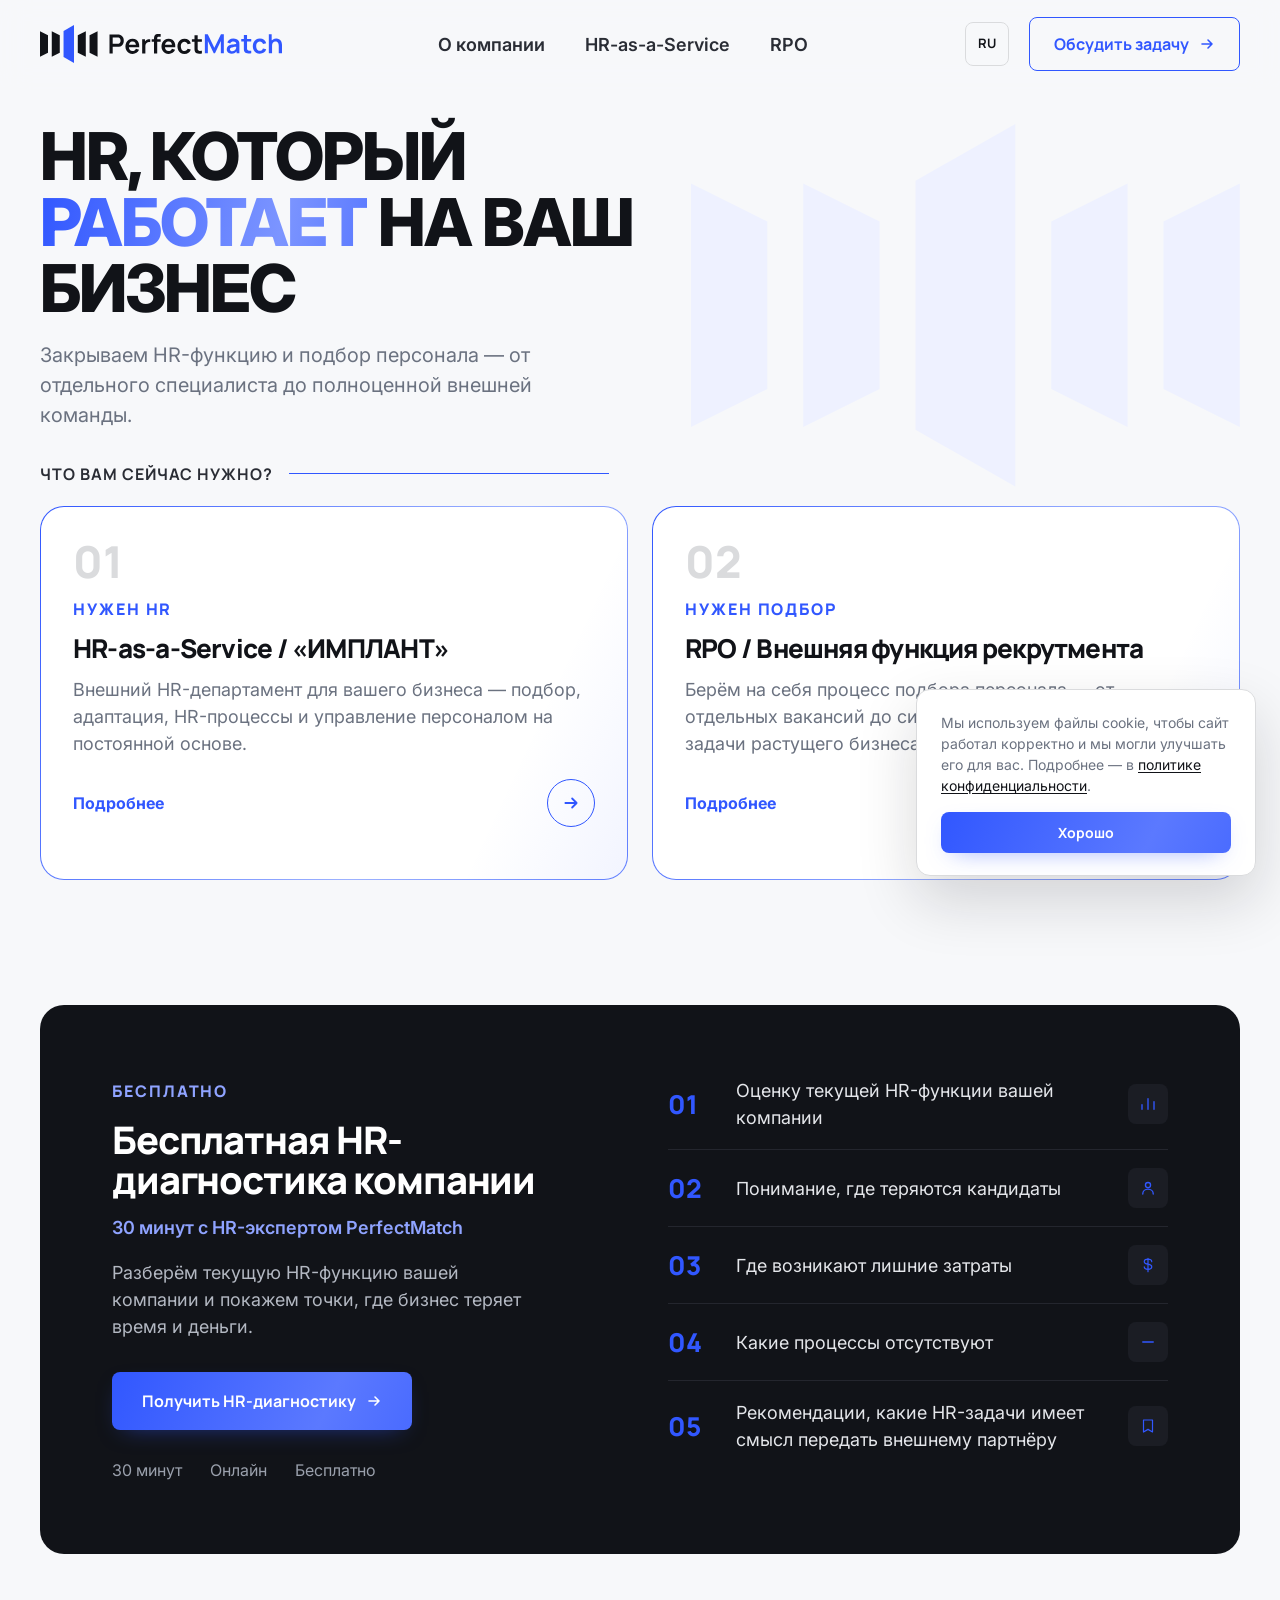
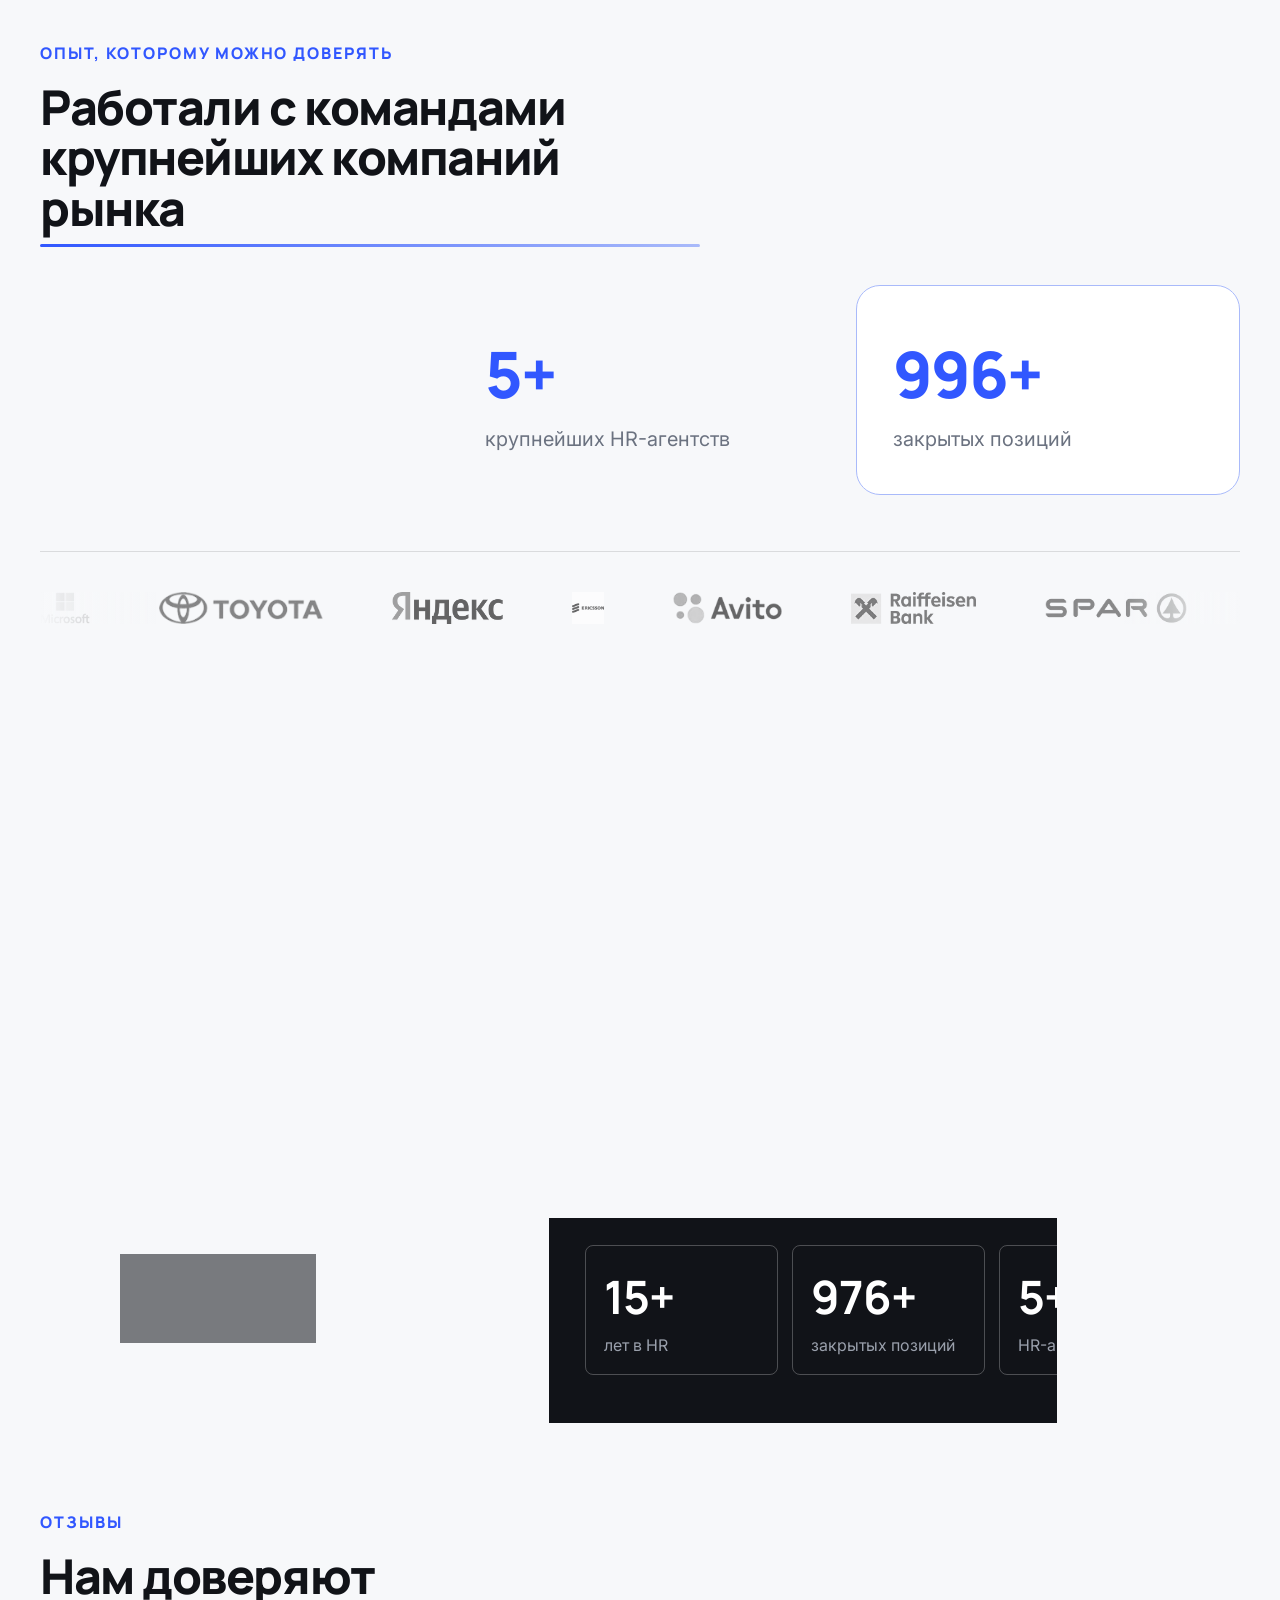
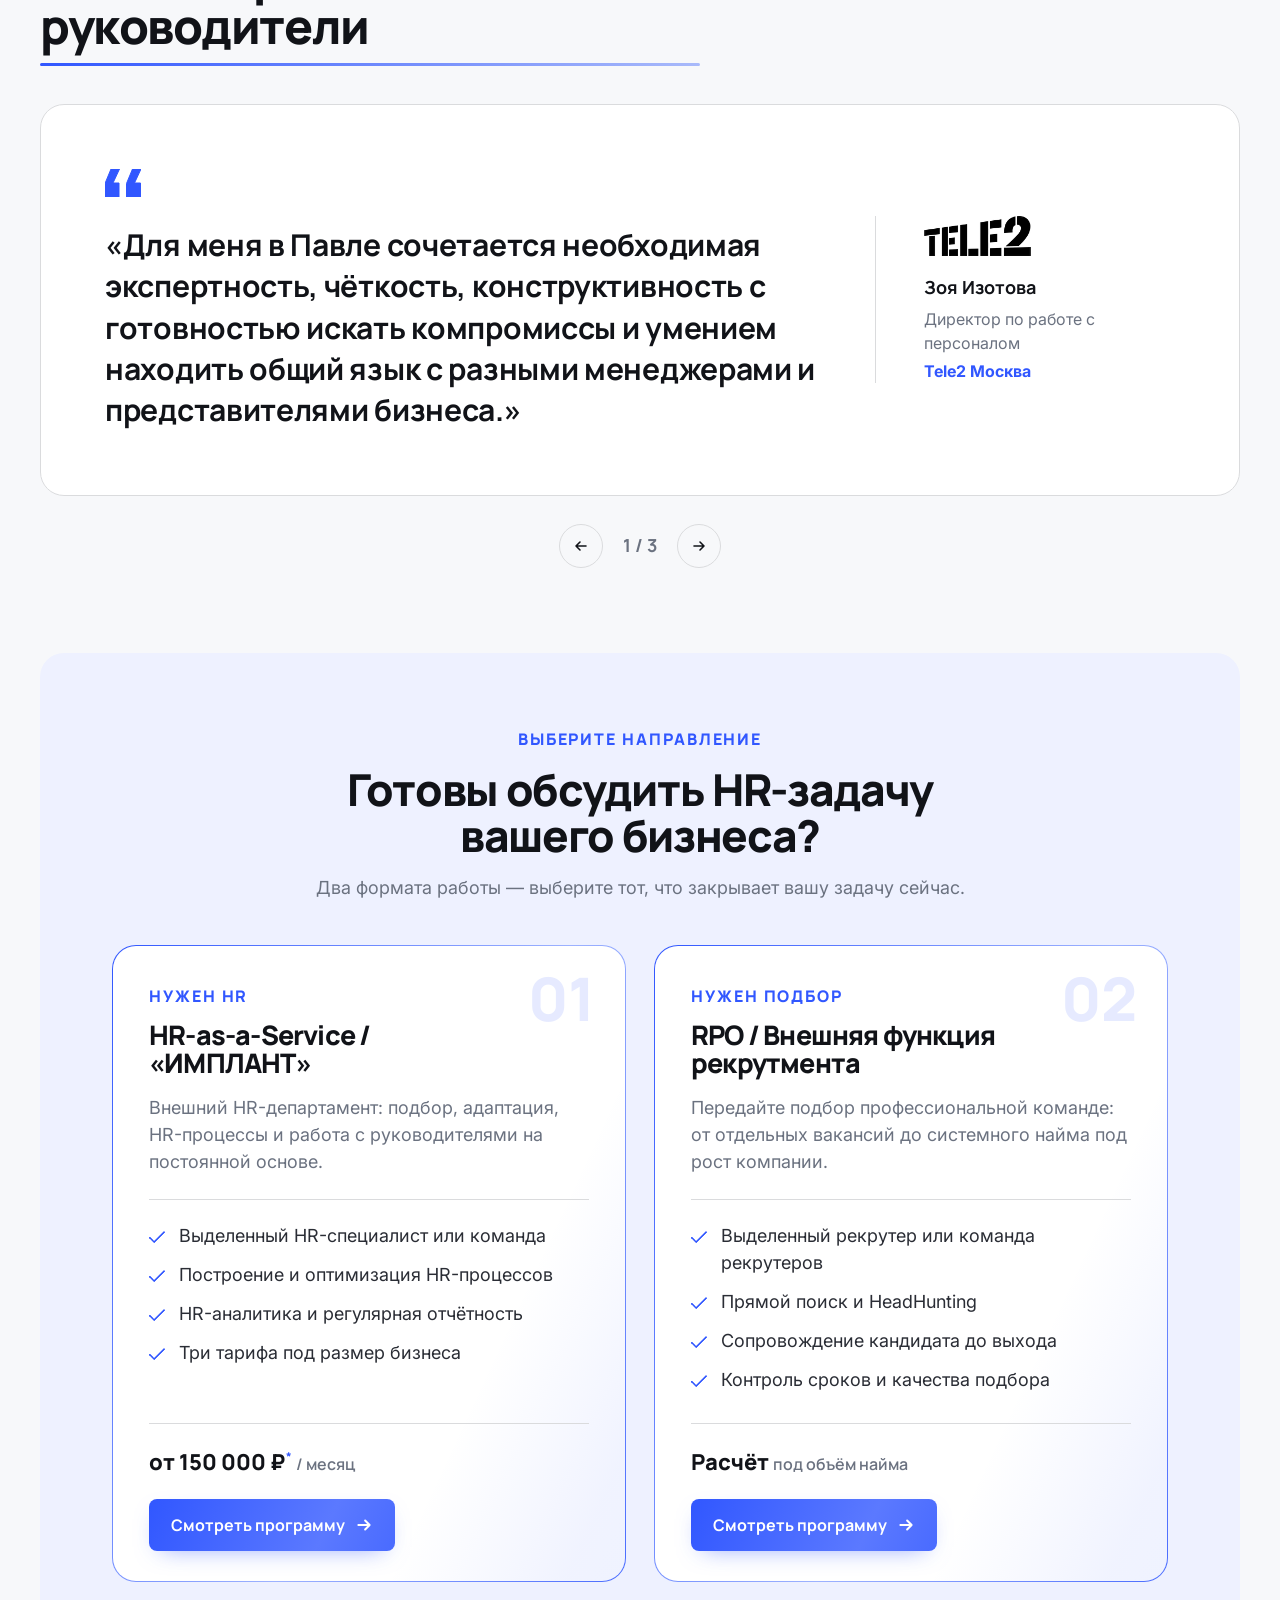
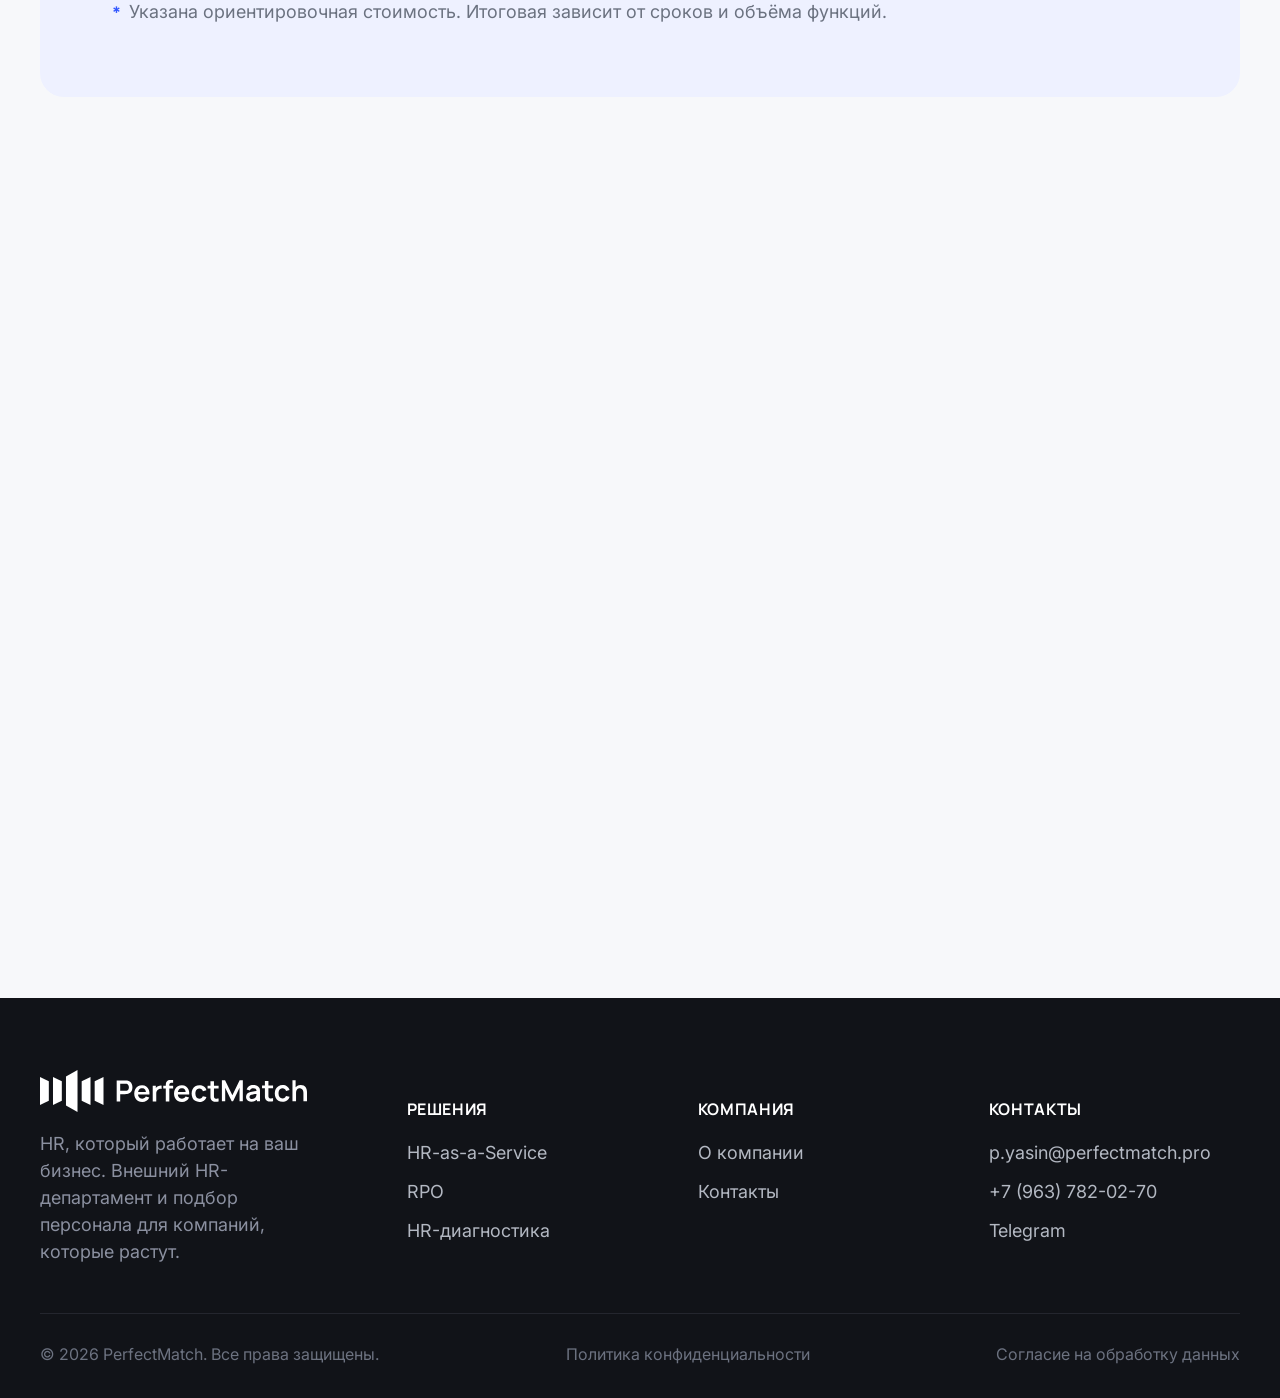
==== commit 631e7f22: "Исправить переключатель языка — показывать текущий язык, а не целевой Кнопка ошибочно показывала язы" ====
--- a/index.html
+++ b/index.html
@@ -138,7 +138,7 @@
       <a href="rpo.html">RPO</a>
     </nav>
     <div class="header-cta">
-      <a href="/en/index.html" class="lang-toggle" aria-label="Переключить язык">EN</a>
+      <a href="/en/index.html" class="lang-toggle" aria-label="Переключить язык">RU</a>
       <a href="#contact" class="btn btn-outline" data-modal-trigger>
         <span class="btn-label-full">Обсудить задачу</span>
         <svg width="16" height="16" viewBox="0 0 16 16" fill="none"><path d="M3 8H13M13 8L9 4M13 8L9 12" stroke="currentColor" stroke-width="1.6" stroke-linecap="round" stroke-linejoin="round"/></svg>
@@ -154,7 +154,7 @@
   <a href="rpo.html">RPO</a>
   <div class="mobile-nav-actions">
 
-    <a href="/en/index.html" class="lang-toggle" aria-label="Переключить язык">EN</a>
+    <a href="/en/index.html" class="lang-toggle" aria-label="Переключить язык">RU</a>
 
     <a href="#contact" class="btn btn-primary" data-modal-trigger>
     Обсудить задачу
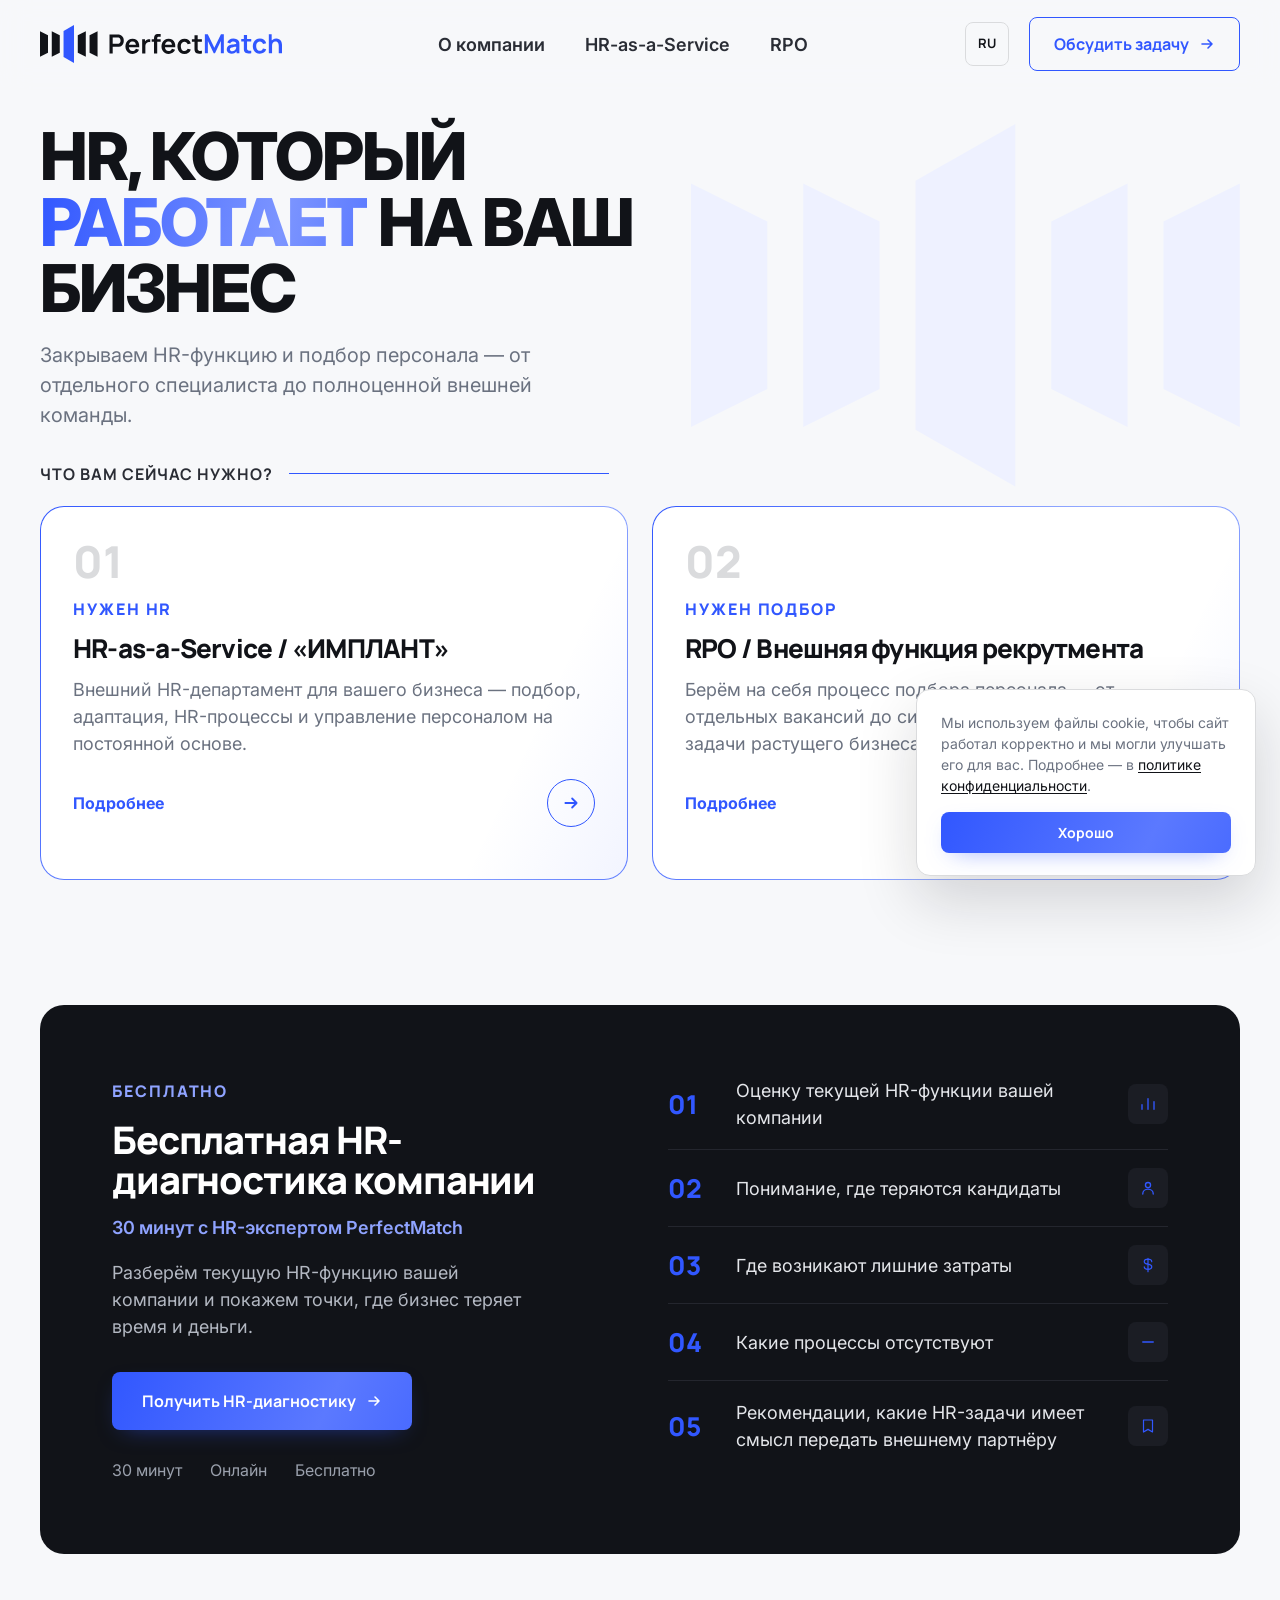
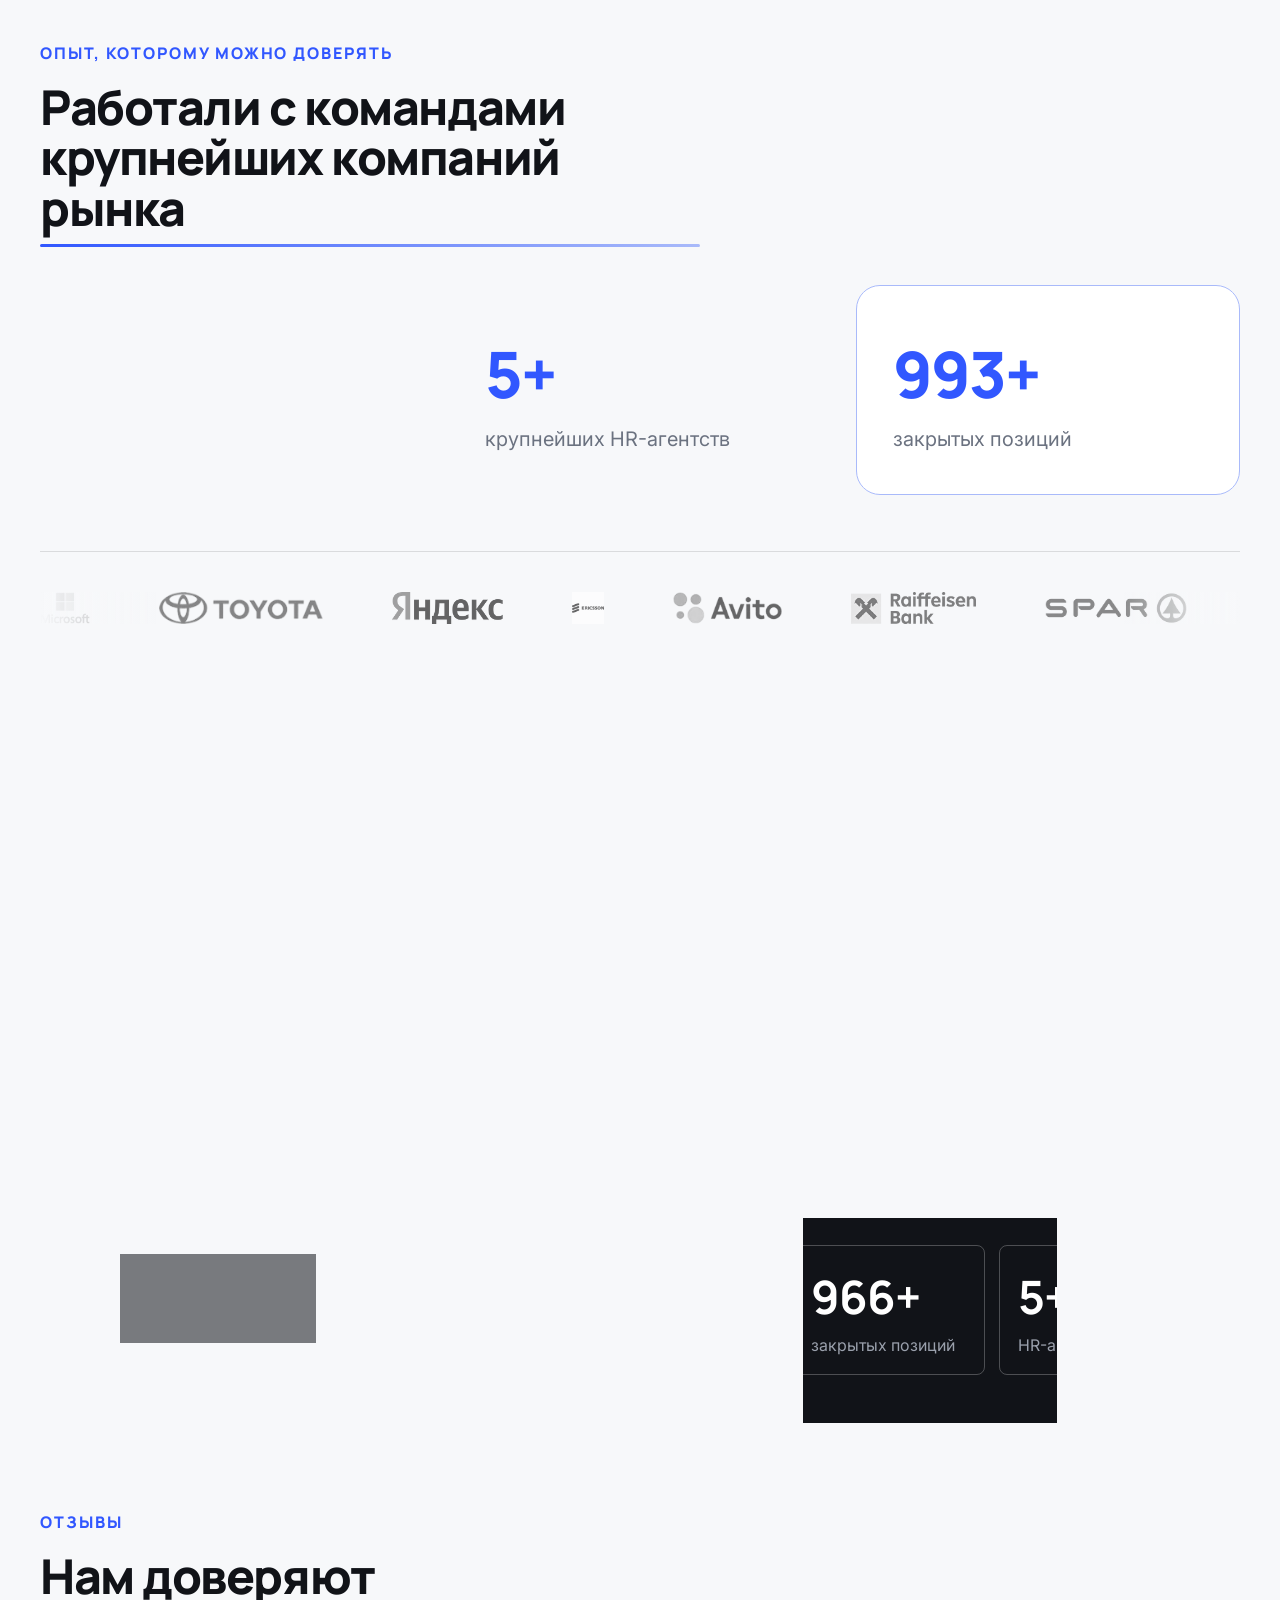
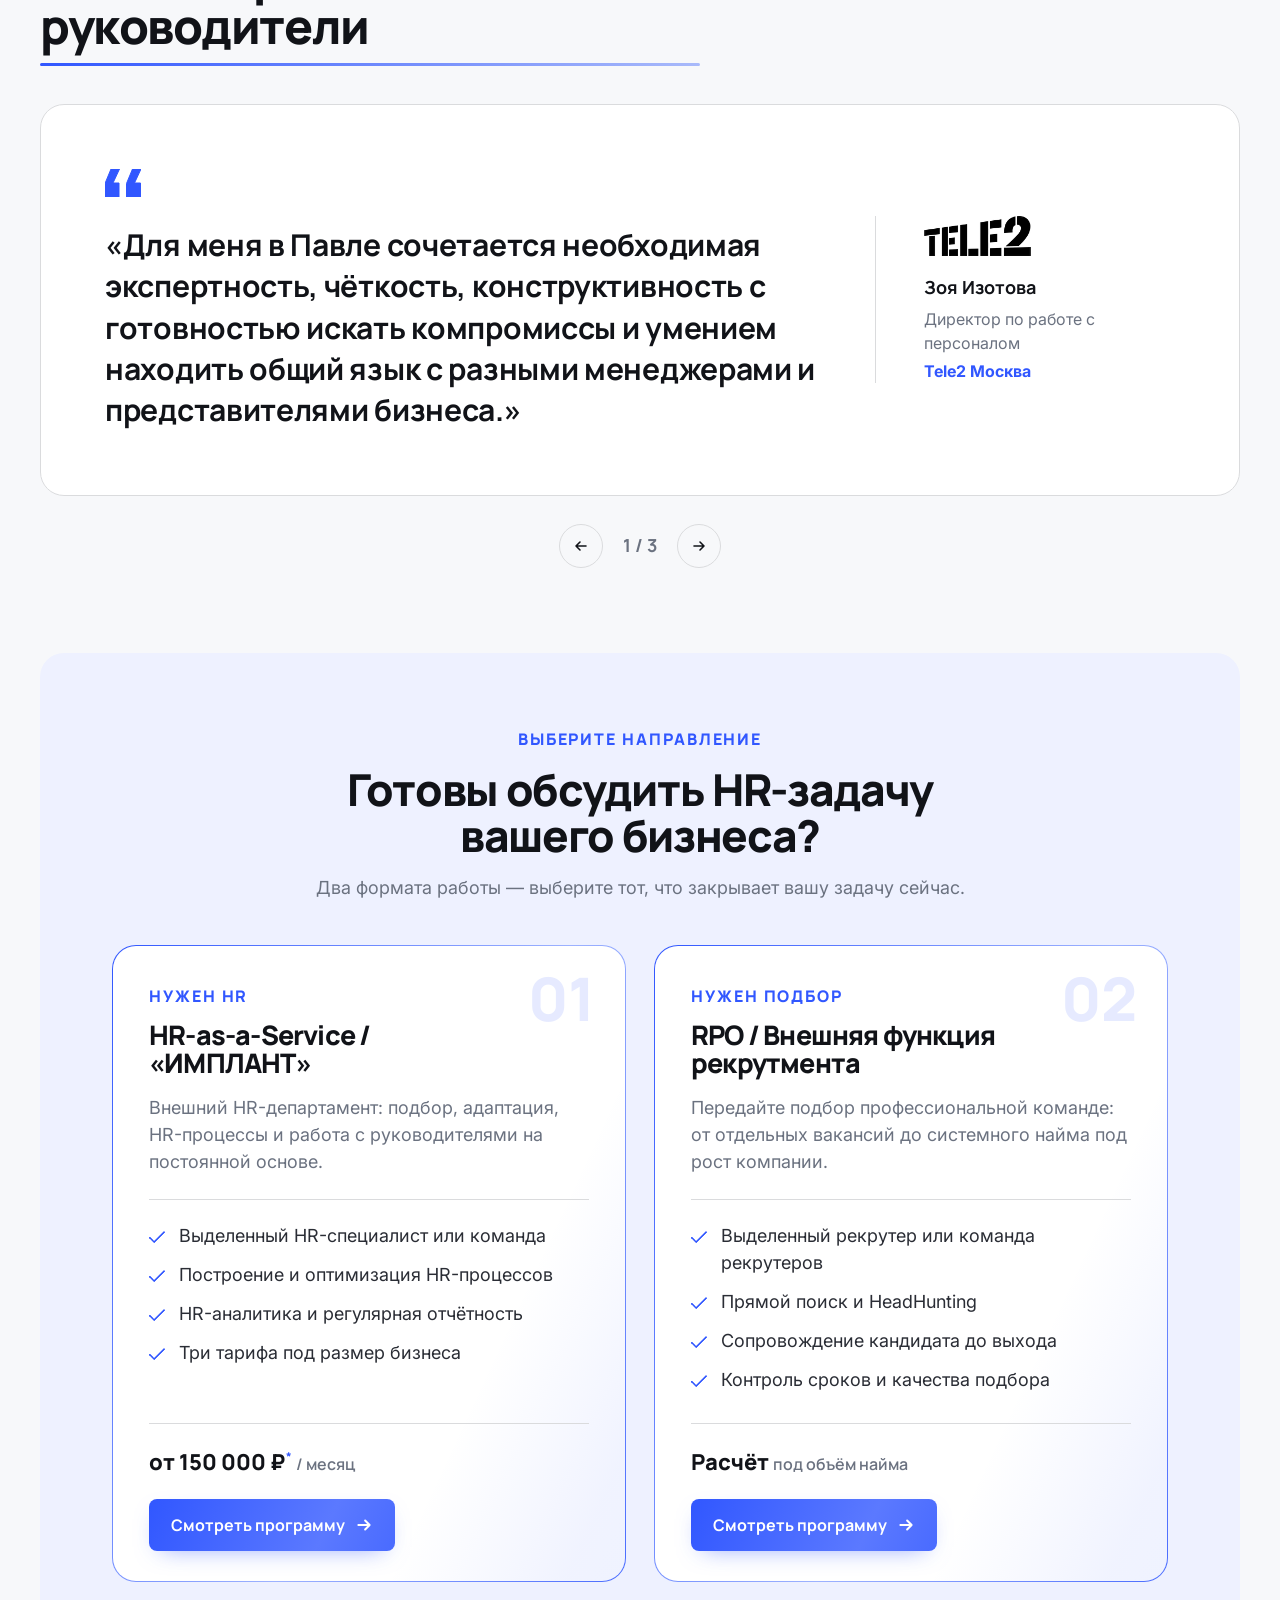
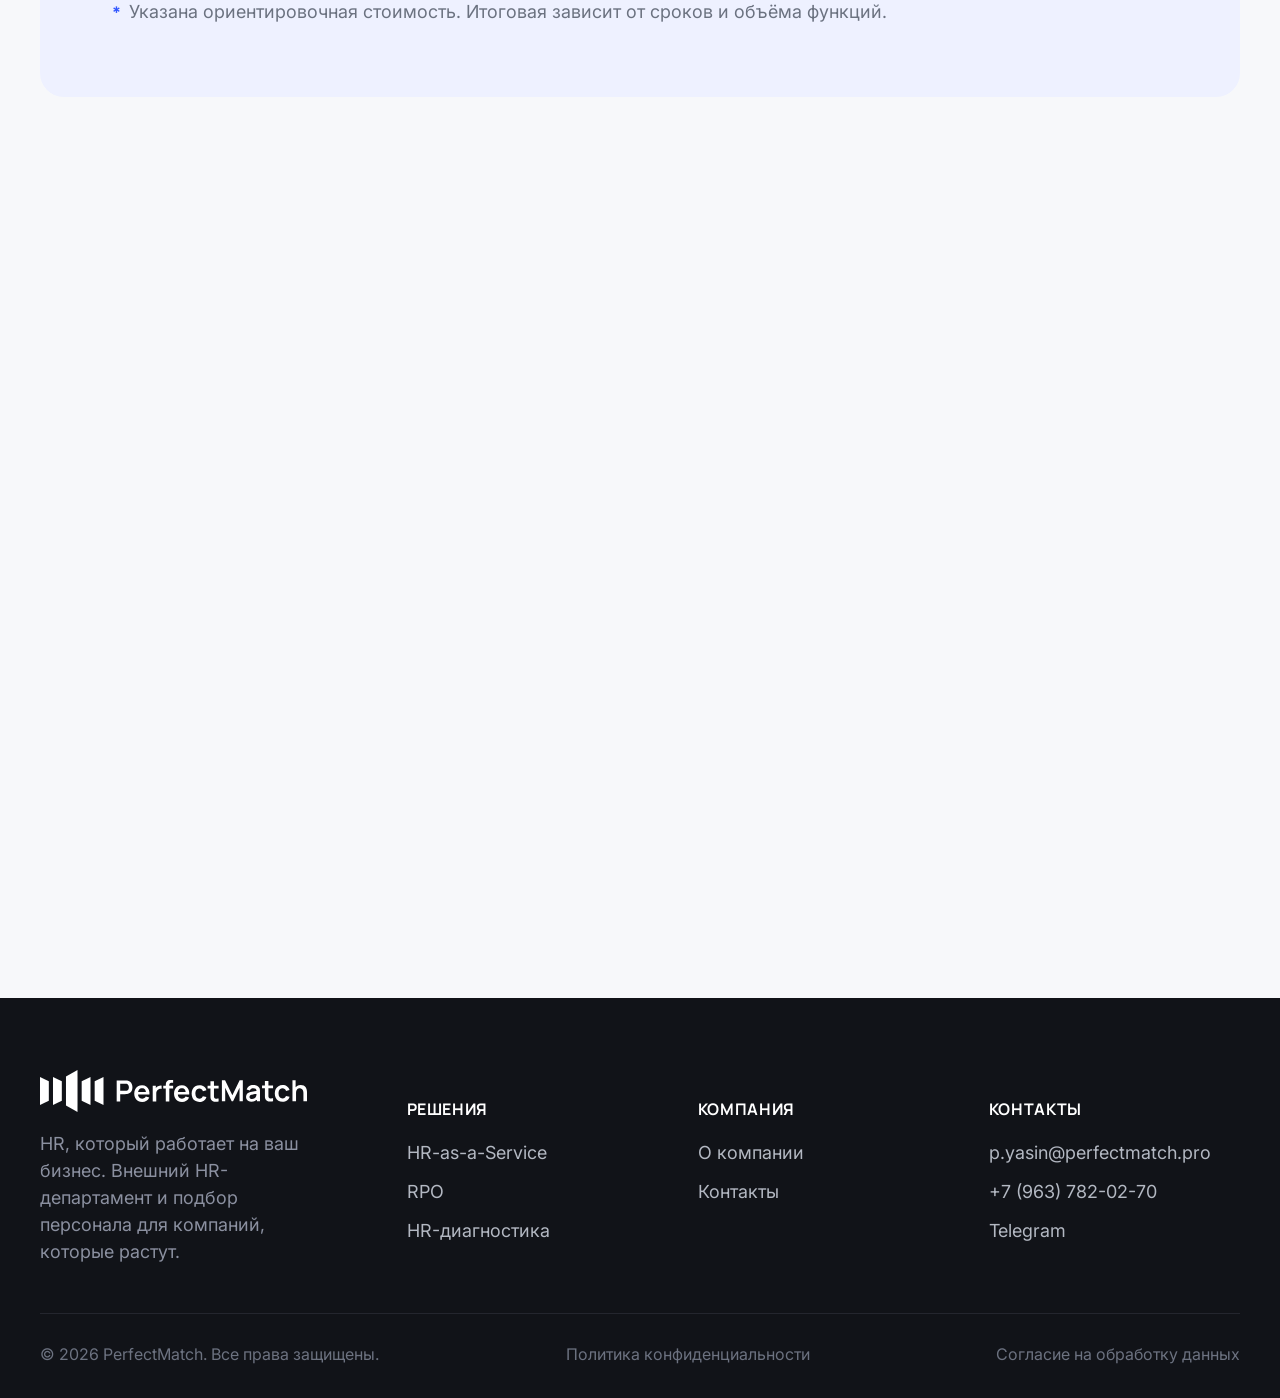
==== commit 2bd2c9ce: "Перенести кнопку языка в шапку рядом с бургером на мобильных Раньше на мобильных переключатель прята" ====
--- a/index.html
+++ b/index.html
@@ -28,7 +28,7 @@
 <link rel="preconnect" href="https://fonts.googleapis.com">
 <link rel="preconnect" href="https://fonts.gstatic.com" crossorigin>
 <link href="https://fonts.googleapis.com/css2?family=Inter:wght@400;500;600;700;800;900&family=Manrope:wght@600;700;800&display=swap" rel="stylesheet">
-<link rel="stylesheet" href="assets/css/style.css?v=59">
+<link rel="stylesheet" href="assets/css/style.css?v=60">
 <script type="application/ld+json">
 {
   "@context": "https://schema.org",
@@ -152,16 +152,10 @@
   <a href="index.html#about">О компании</a>
   <a href="hr-as-a-service.html">HR-as-a-Service</a>
   <a href="rpo.html">RPO</a>
-  <div class="mobile-nav-actions">
-
-    <a href="/en/index.html" class="lang-toggle" aria-label="Переключить язык">RU</a>
-
-    <a href="#contact" class="btn btn-primary" data-modal-trigger>
+  <a href="#contact" class="btn btn-primary" data-modal-trigger>
     Обсудить задачу
     <svg width="16" height="16" viewBox="0 0 16 16" fill="none"><path d="M3 8H13M13 8L9 4M13 8L9 12" stroke="currentColor" stroke-width="1.6" stroke-linecap="round" stroke-linejoin="round"/></svg>
   </a>
-
-  </div>
 </div>
 
 <main>
--- a/assets/css/style.css
+++ b/assets/css/style.css
@@ -394,17 +394,6 @@
   width: 100%;
   padding: 17px 24px;
   border-bottom: none;
-}
-.mobile-nav .mobile-nav-actions .lang-toggle {
-  /* .mobile-nav a задаёт display:block/padding/border-bottom всем ссылкам —
-     сбрасываем их, чтобы кнопка осталась квадратной */
-  display: flex;
-  align-items: center;
-  justify-content: center;
-  padding: 0;
-  font-size: 15px;
-  border: 1px solid var(--border);
-  border-radius: var(--radius-sm);
 }
 
 /* ==========================================================================
@@ -3343,15 +3332,6 @@
 }
 .lang-toggle:hover { border-color: var(--accent); color: var(--accent); }
 
-.mobile-nav-actions {
-  display: flex;
-  align-items: stretch;
-  gap: 10px;
-  margin-top: 28px;
-}
-.mobile-nav-actions .lang-toggle { width: 56px; height: auto; }
-.mobile-nav-actions .btn { flex: 1; margin-top: 0; }
-
 @media (max-width: 640px) {
-  .header-cta .lang-toggle { display: none; }
-}
+  .header-cta { gap: 10px; }
+}
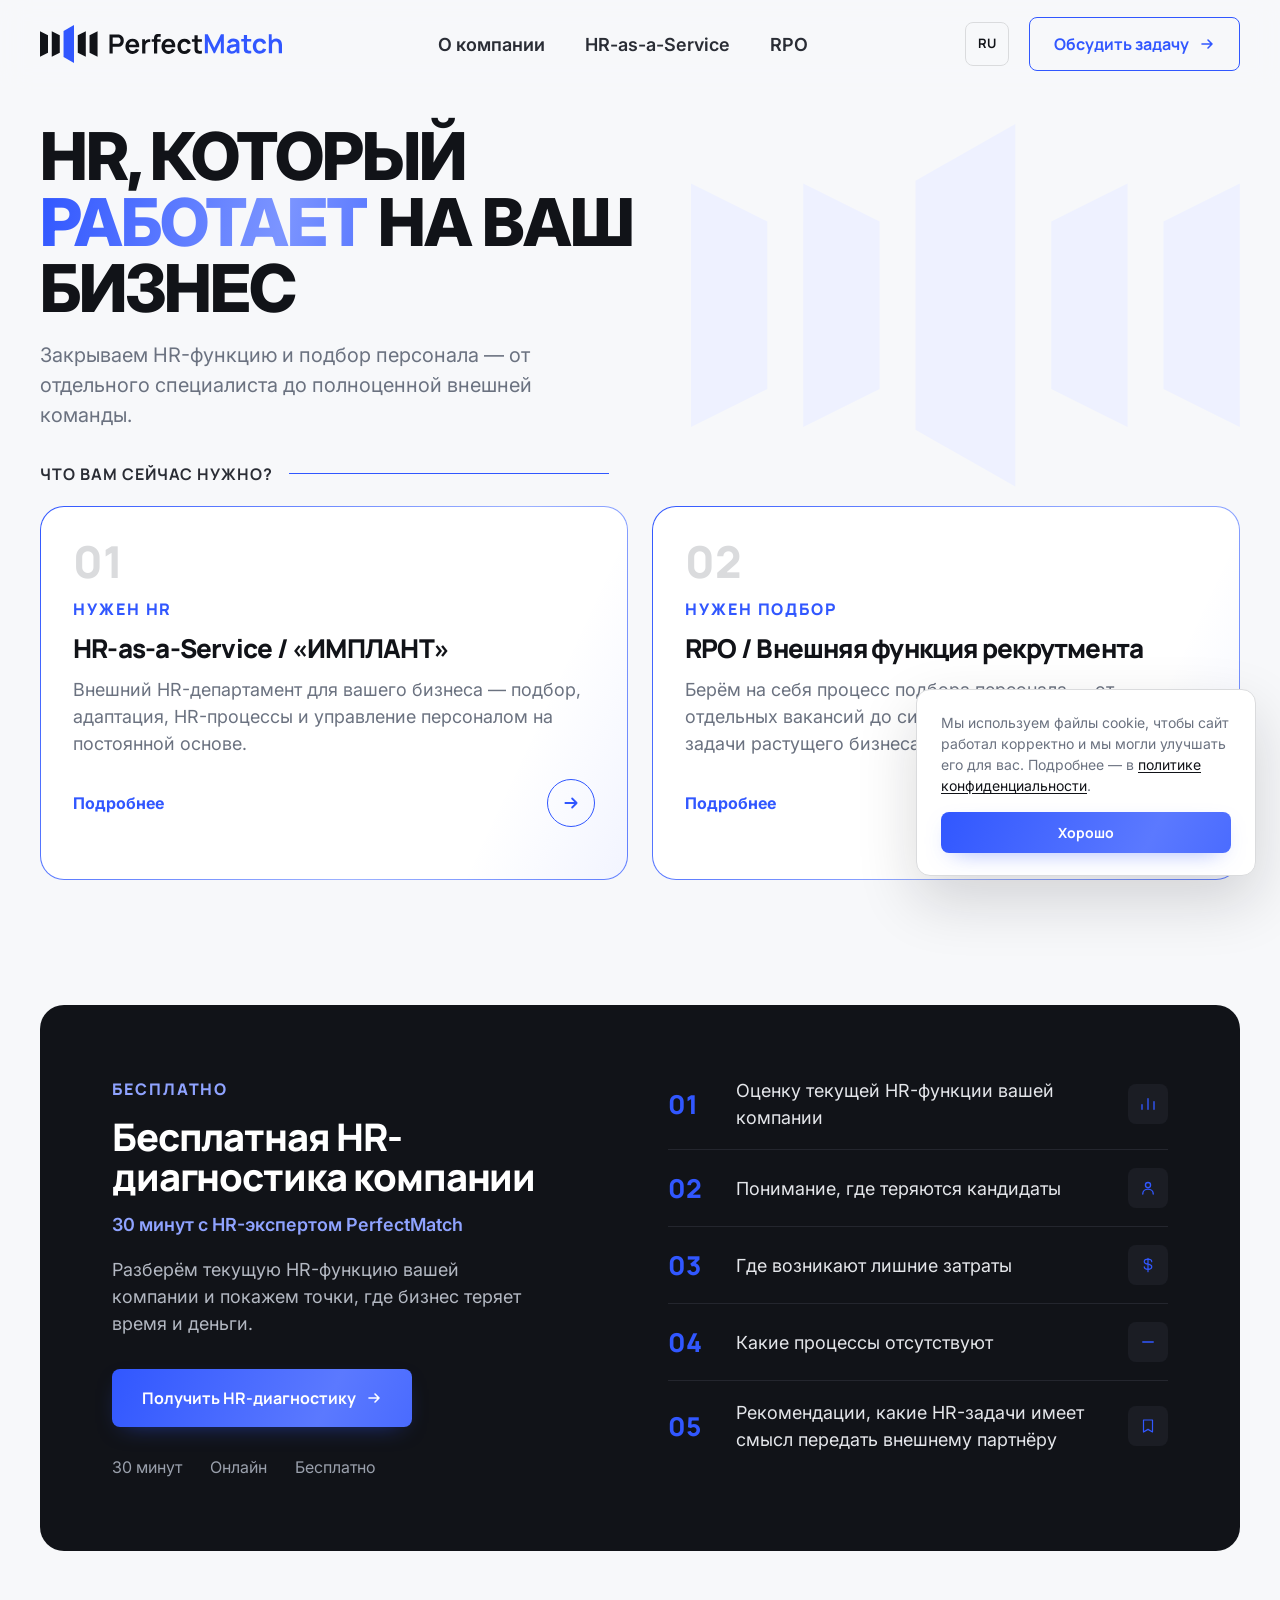
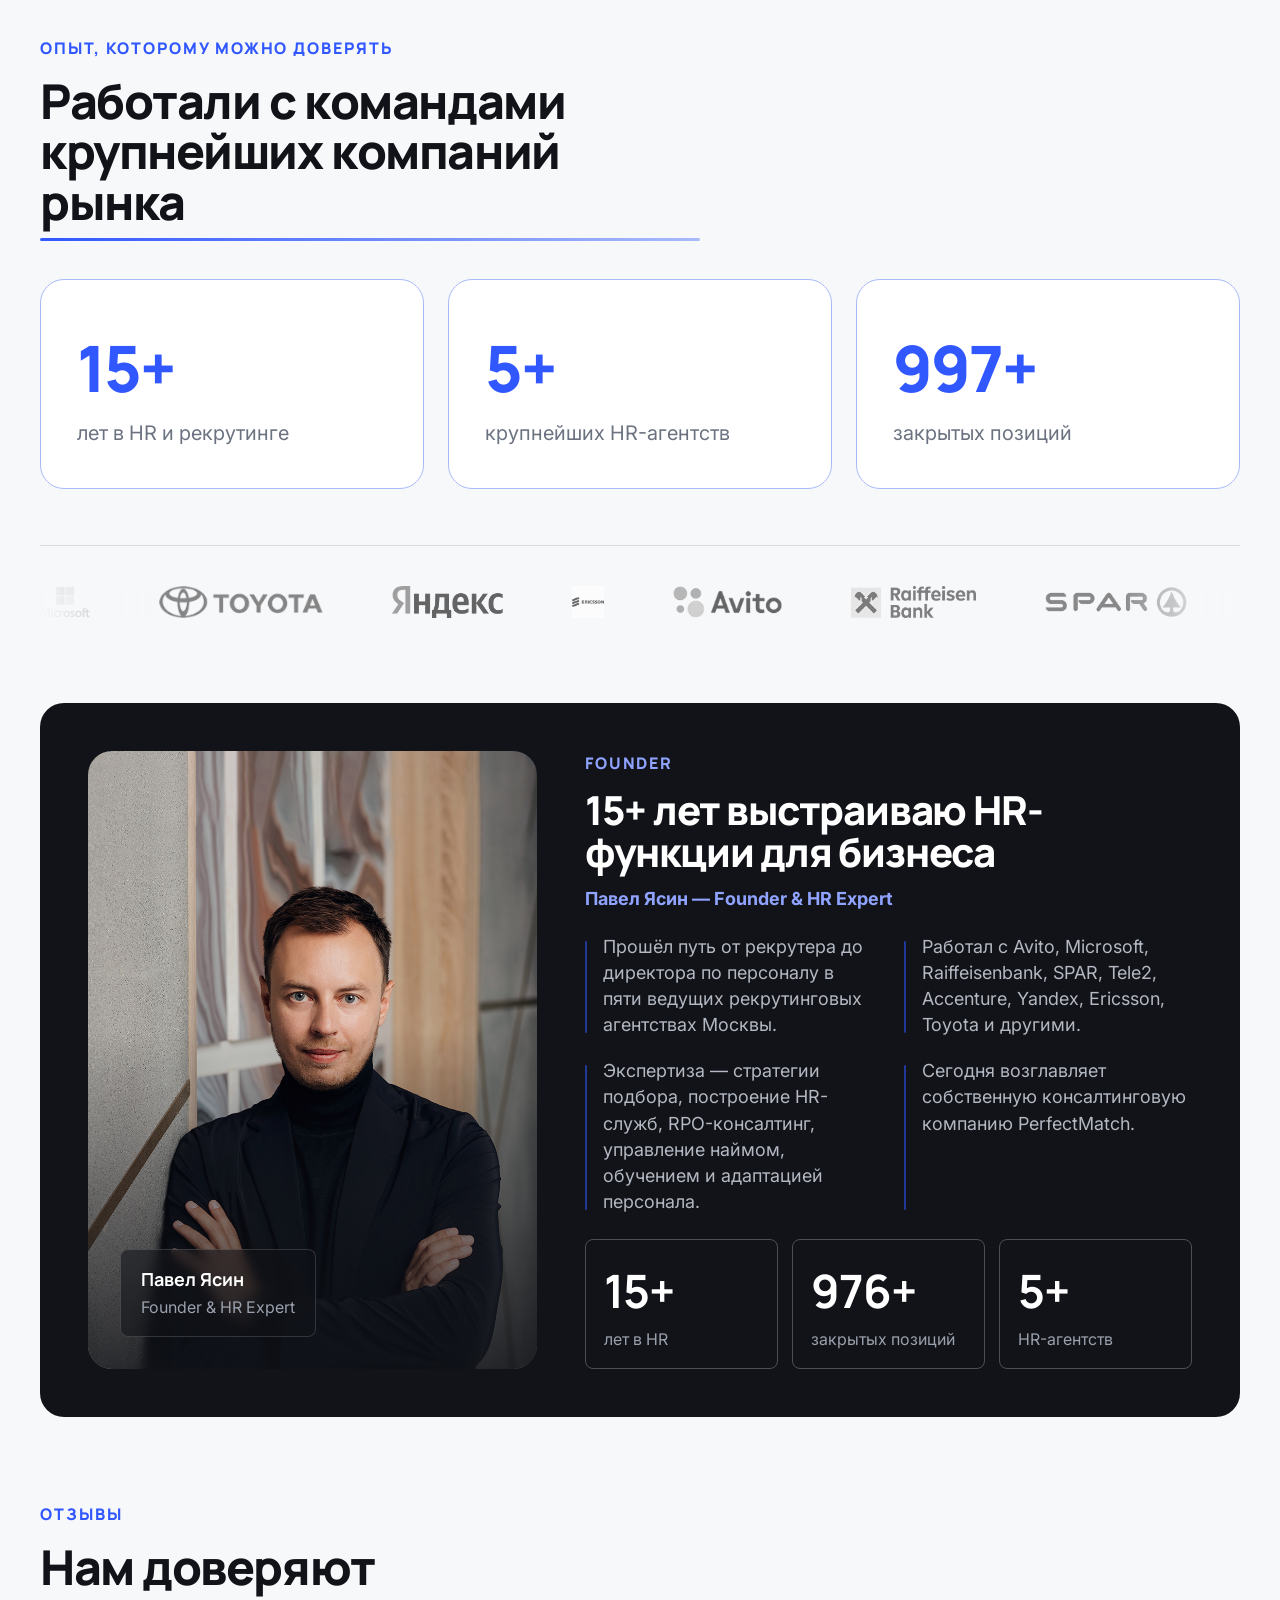
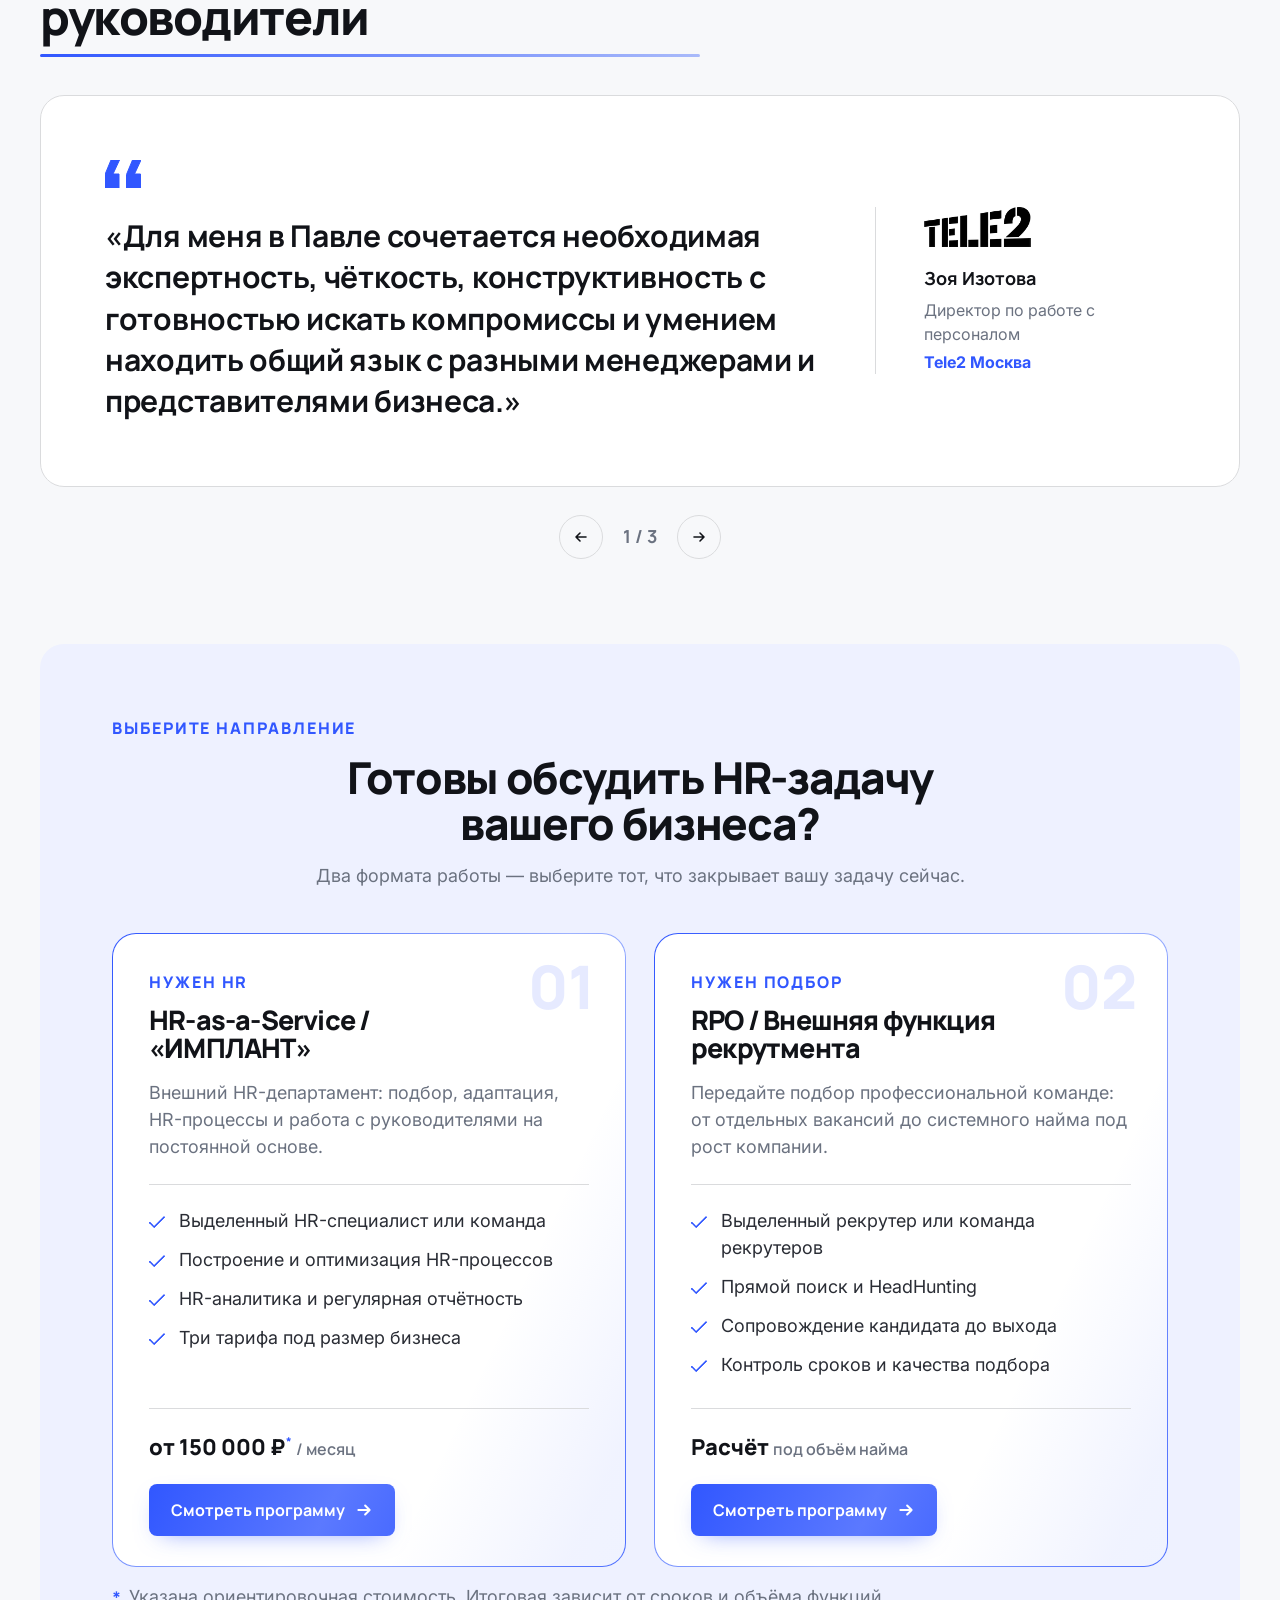
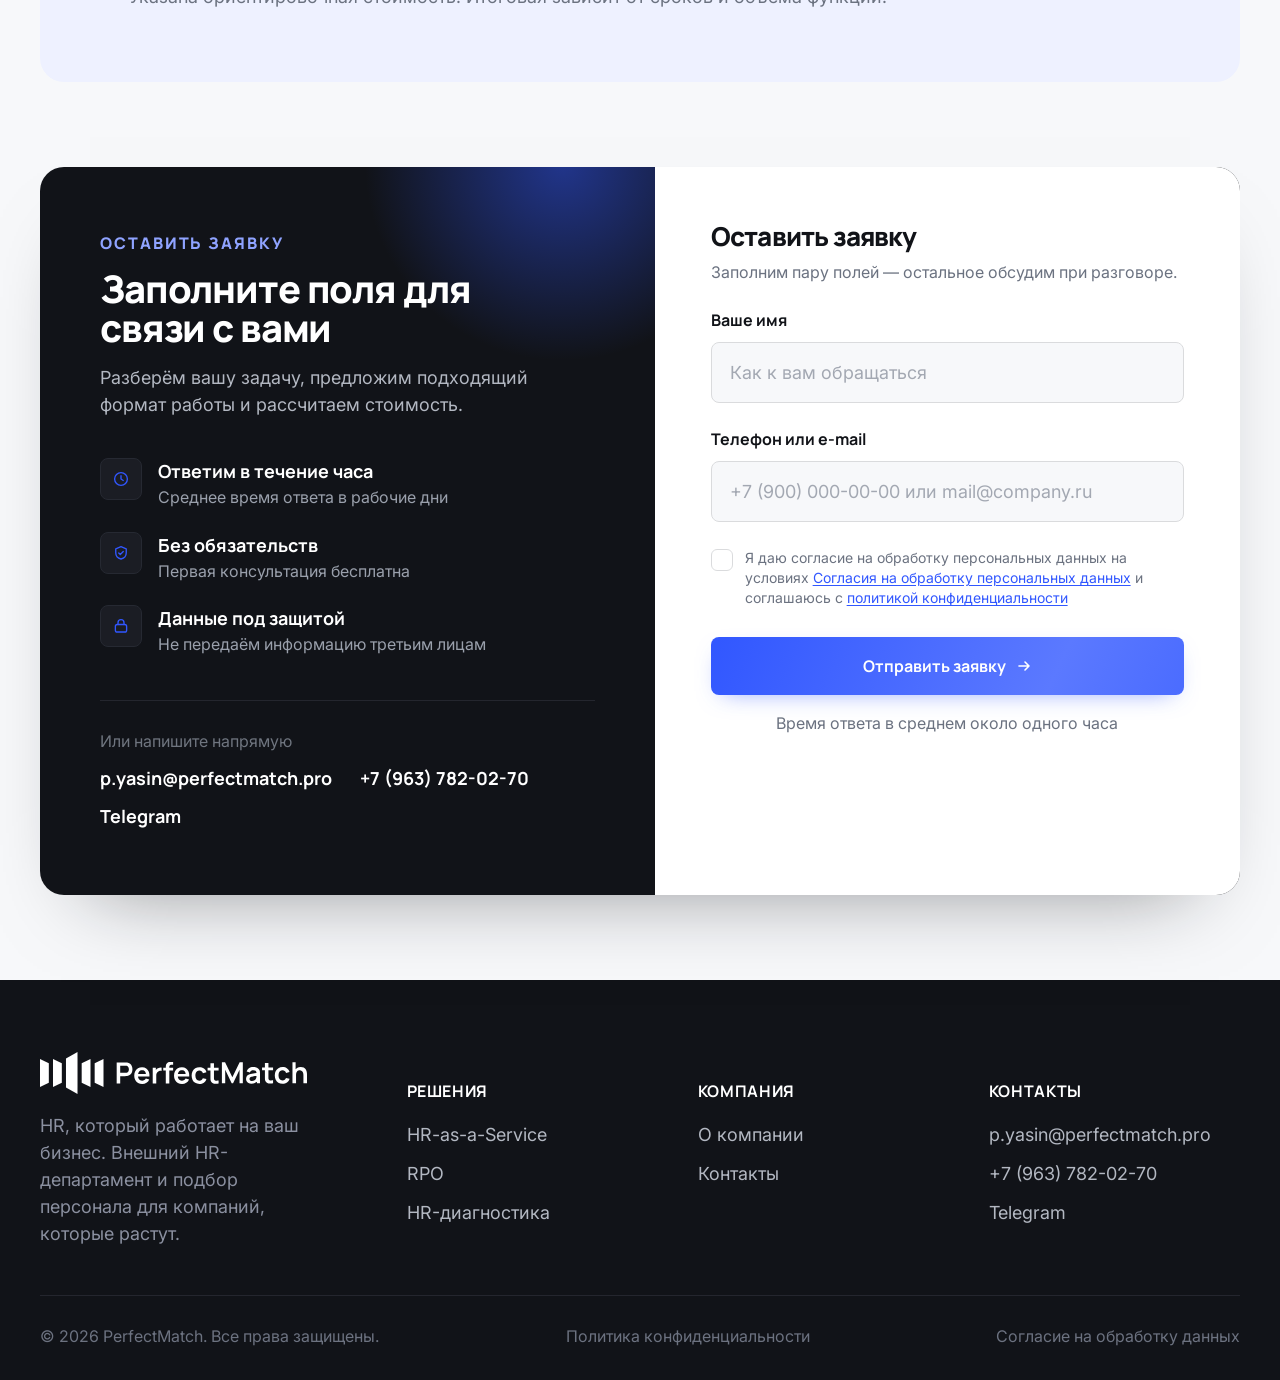
==== commit 7baadfd7: "Починить сайт-wide баг «метка + заголовок на одной строке» и перевести цены EN в доллары - .eyebrow " ====
--- a/index.html
+++ b/index.html
@@ -28,7 +28,7 @@
 <link rel="preconnect" href="https://fonts.googleapis.com">
 <link rel="preconnect" href="https://fonts.gstatic.com" crossorigin>
 <link href="https://fonts.googleapis.com/css2?family=Inter:wght@400;500;600;700;800;900&family=Manrope:wght@600;700;800&display=swap" rel="stylesheet">
-<link rel="stylesheet" href="assets/css/style.css?v=60">
+<link rel="stylesheet" href="assets/css/style.css?v=61">
 <script type="application/ld+json">
 {
   "@context": "https://schema.org",
--- a/assets/css/style.css
+++ b/assets/css/style.css
@@ -161,7 +161,7 @@
 main > section:last-child { margin-bottom: var(--block-gap); }
 
 .eyebrow {
-  display: inline-flex;
+  display: flex;
   align-items: center;
   gap: 8px;
   font-family: var(--font-head);
